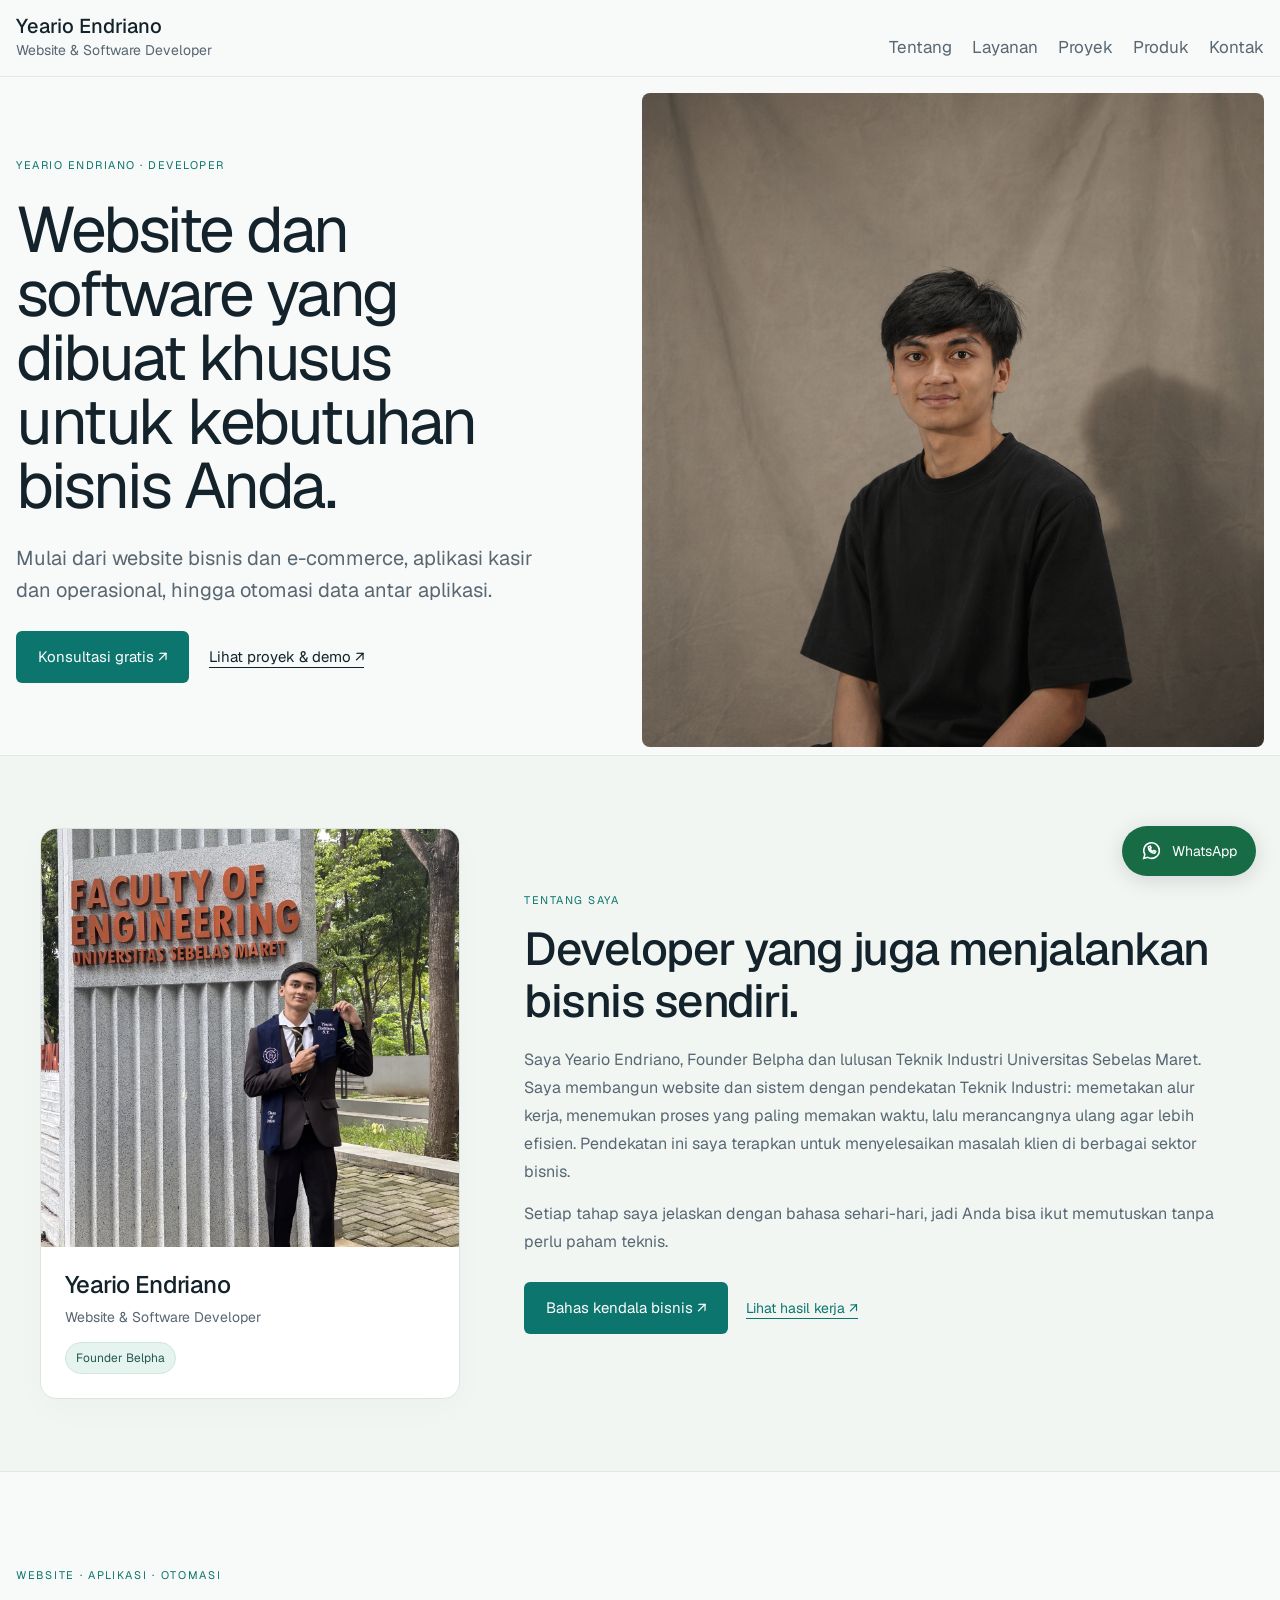
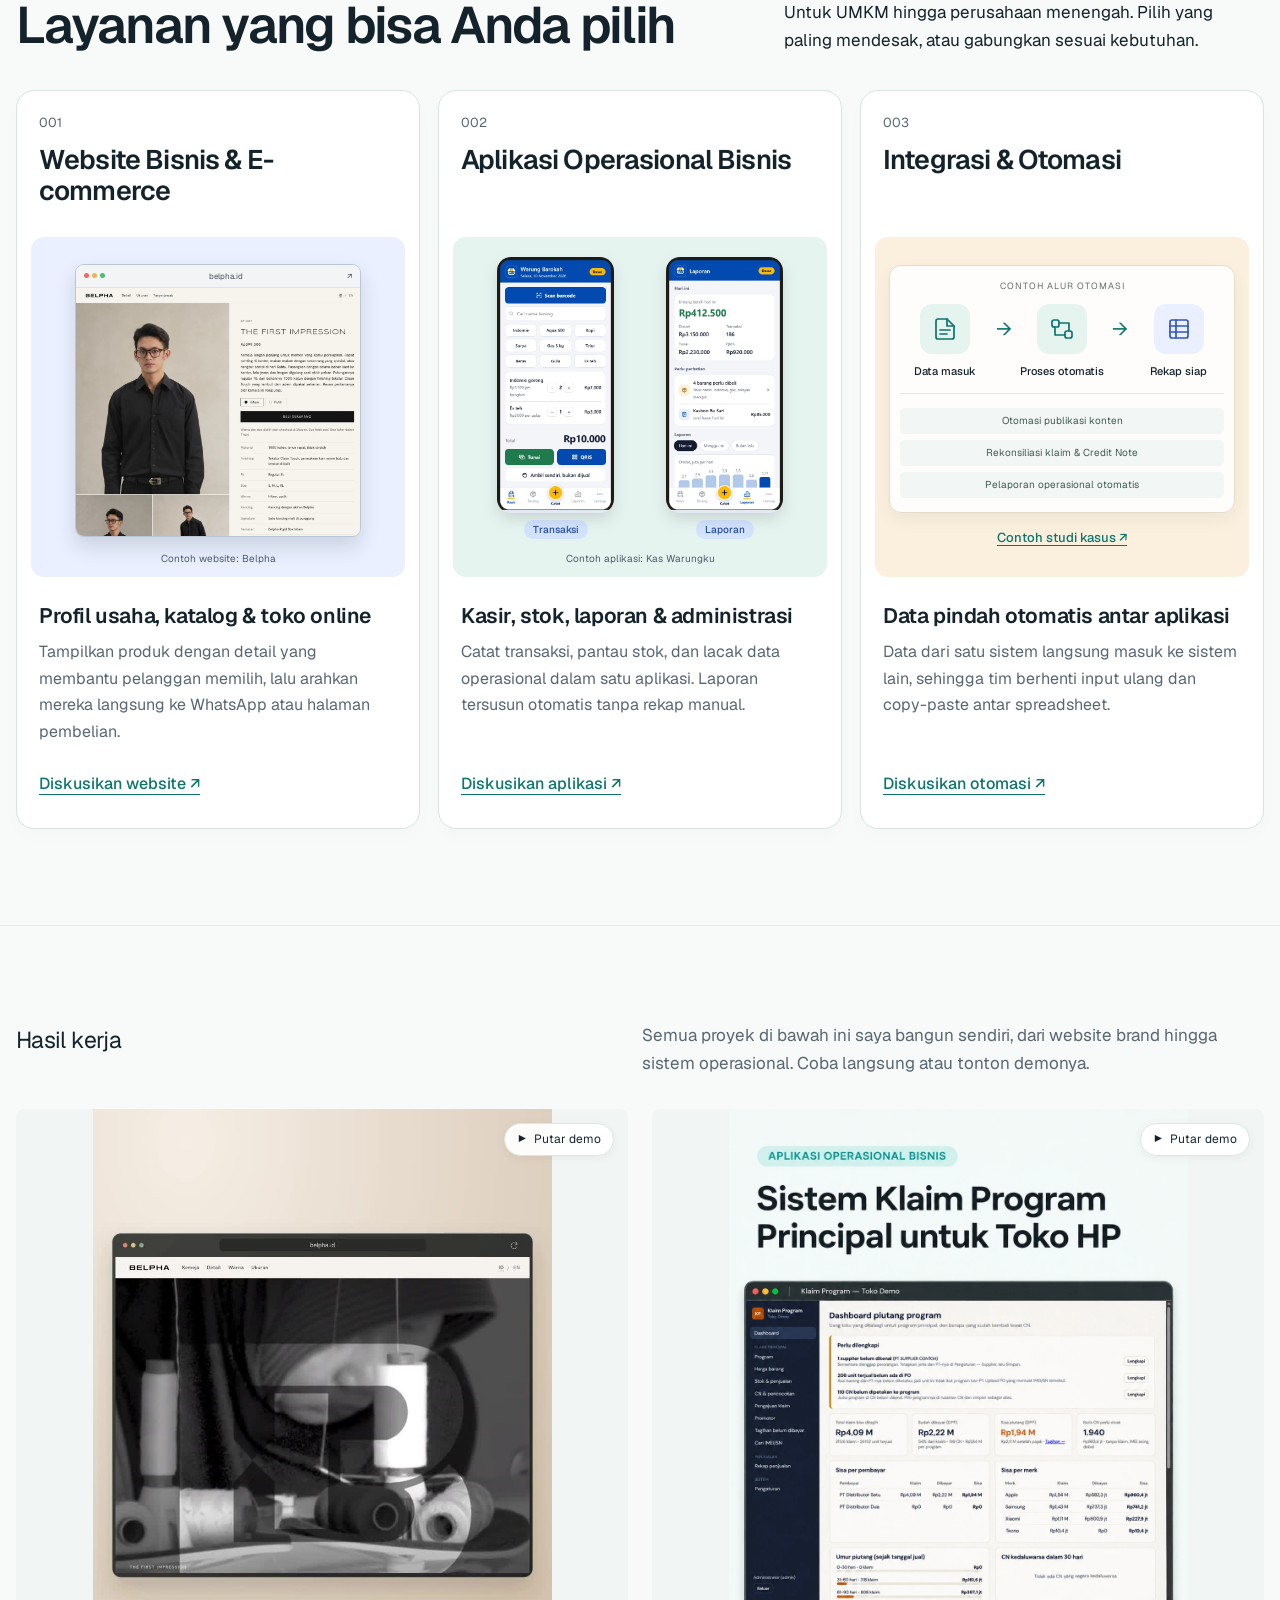
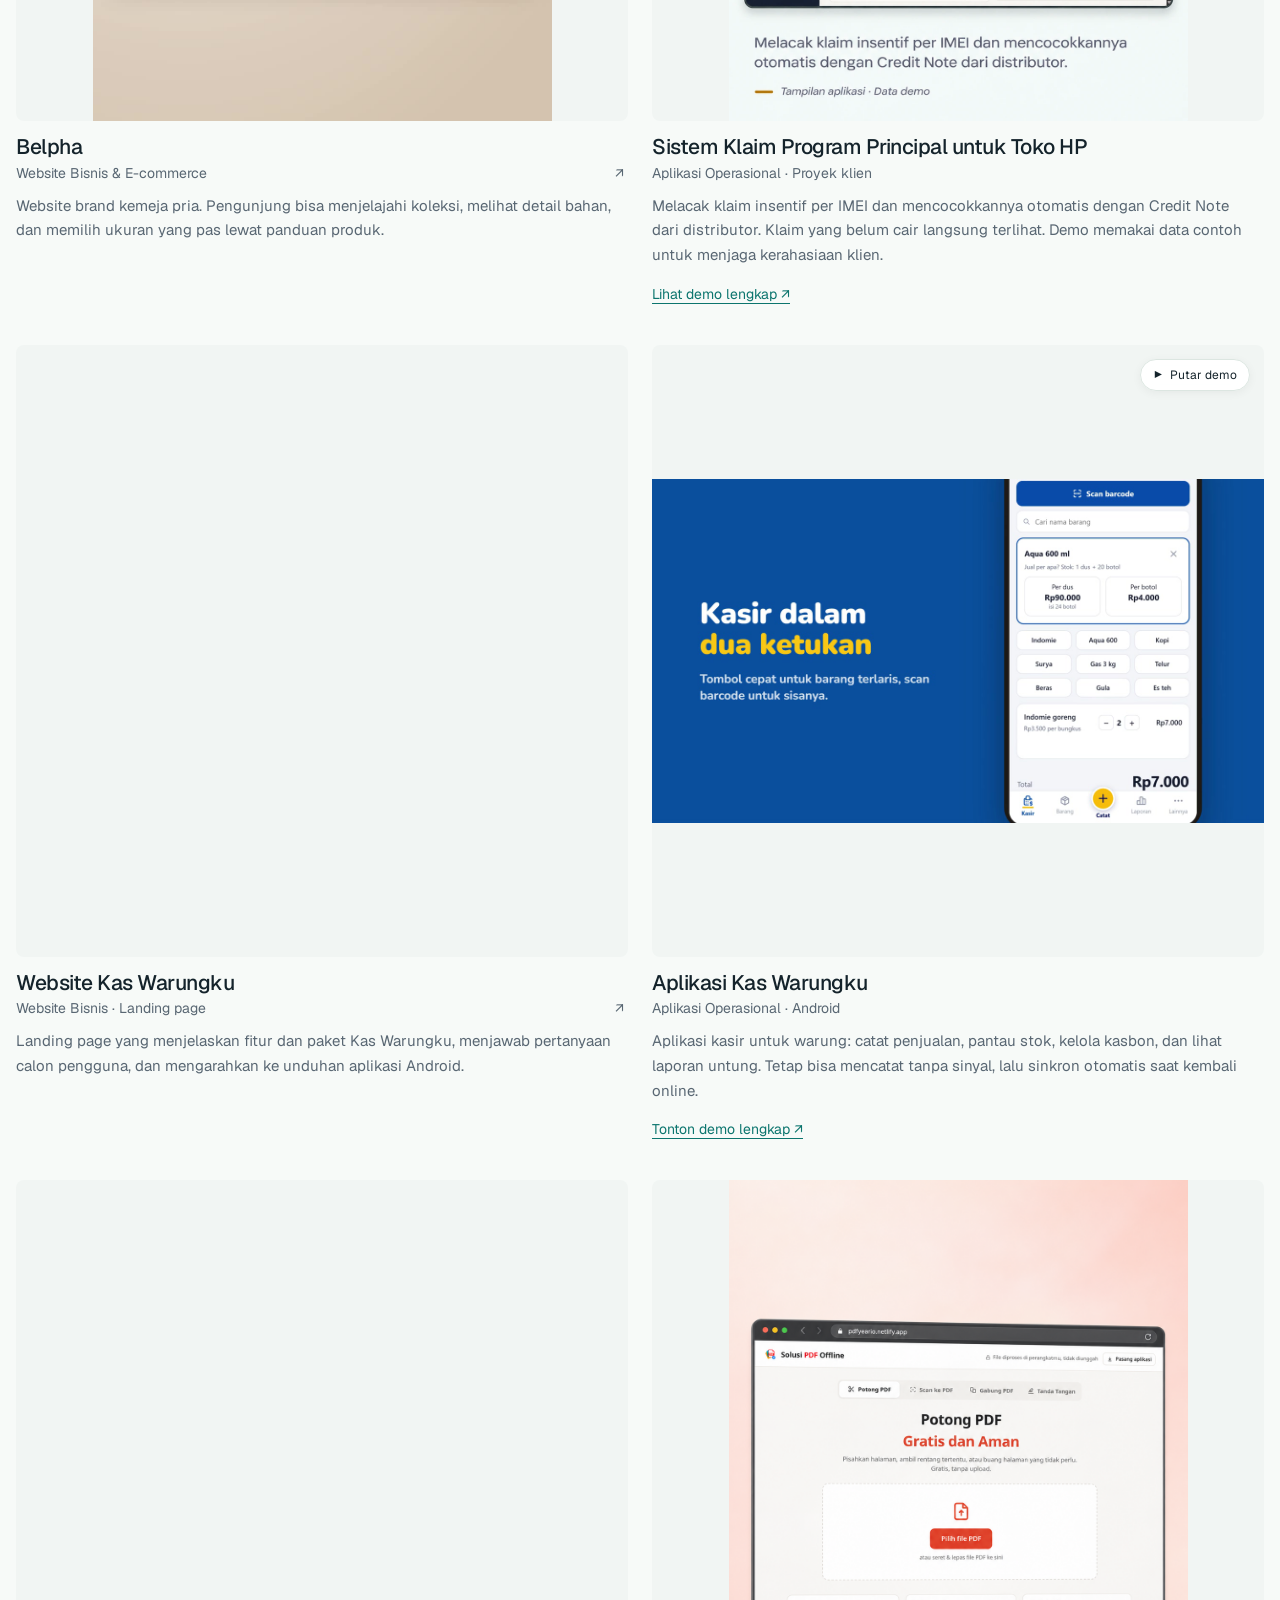
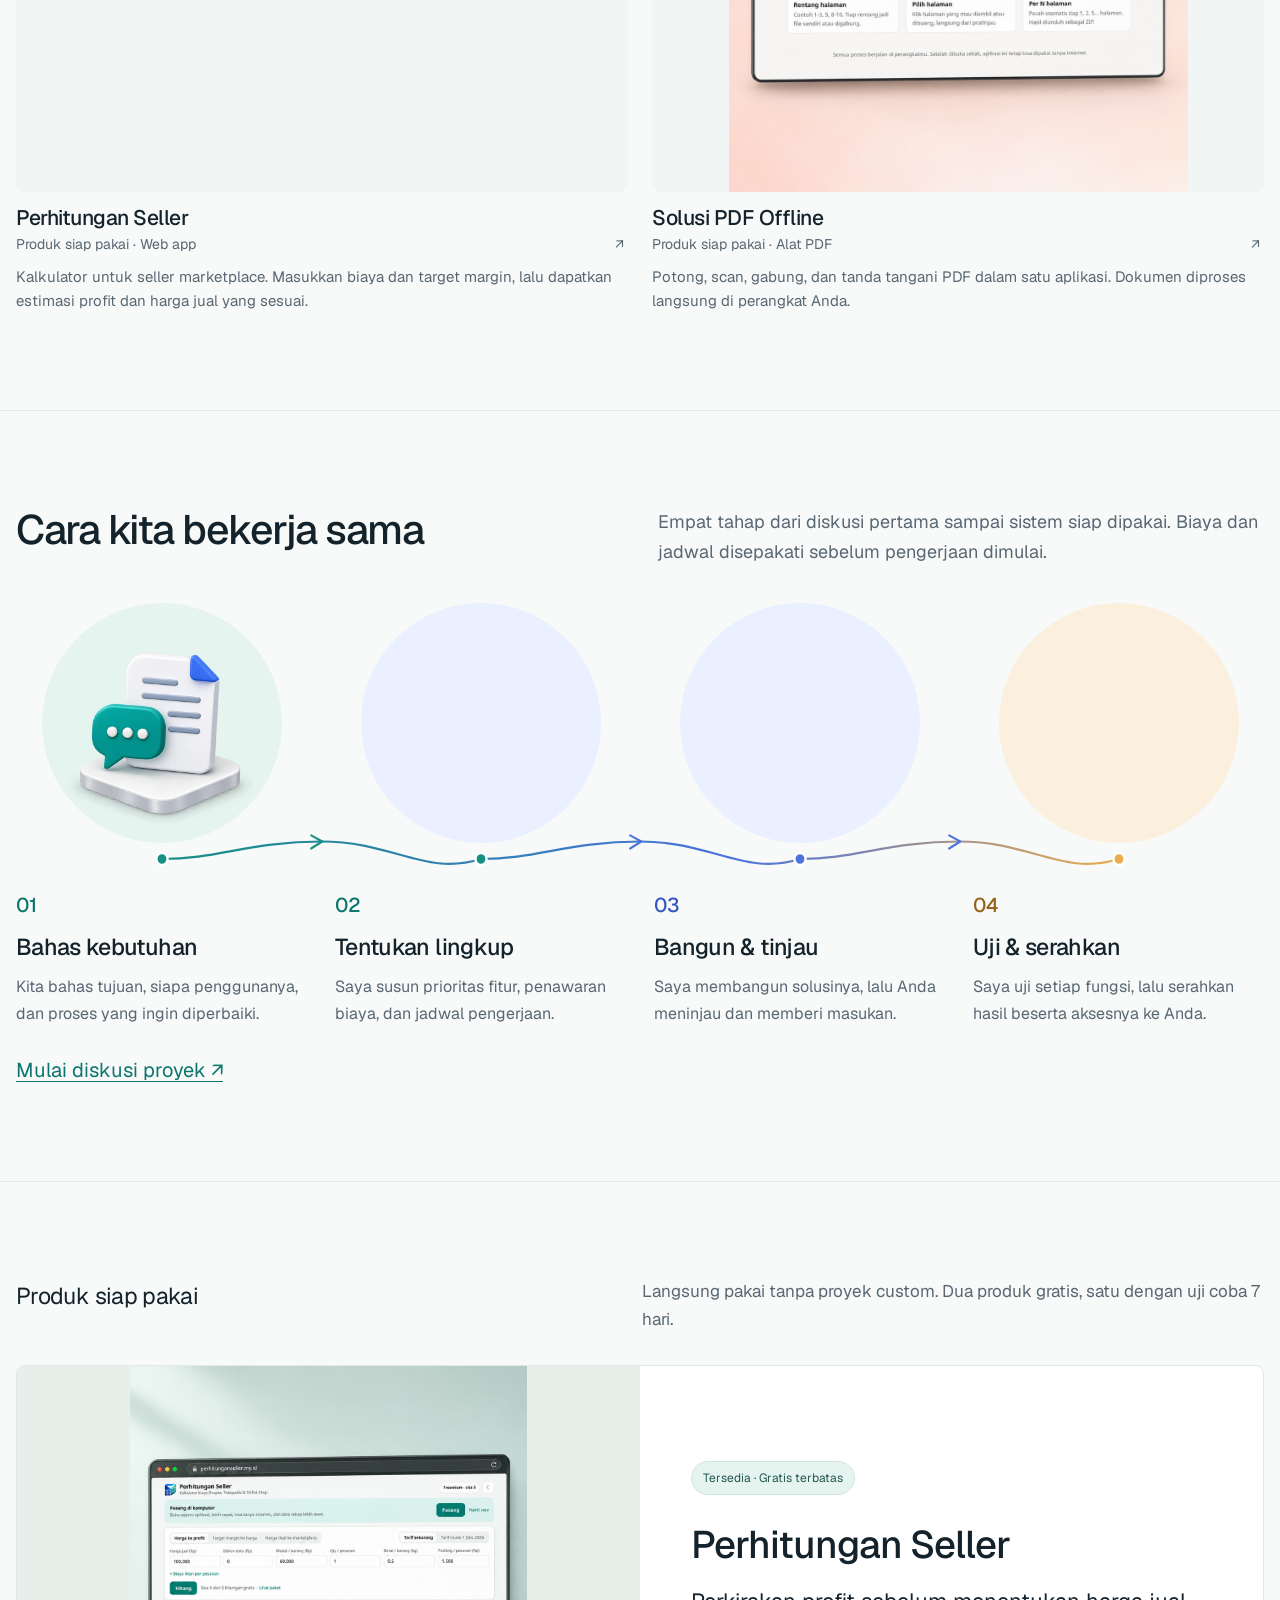
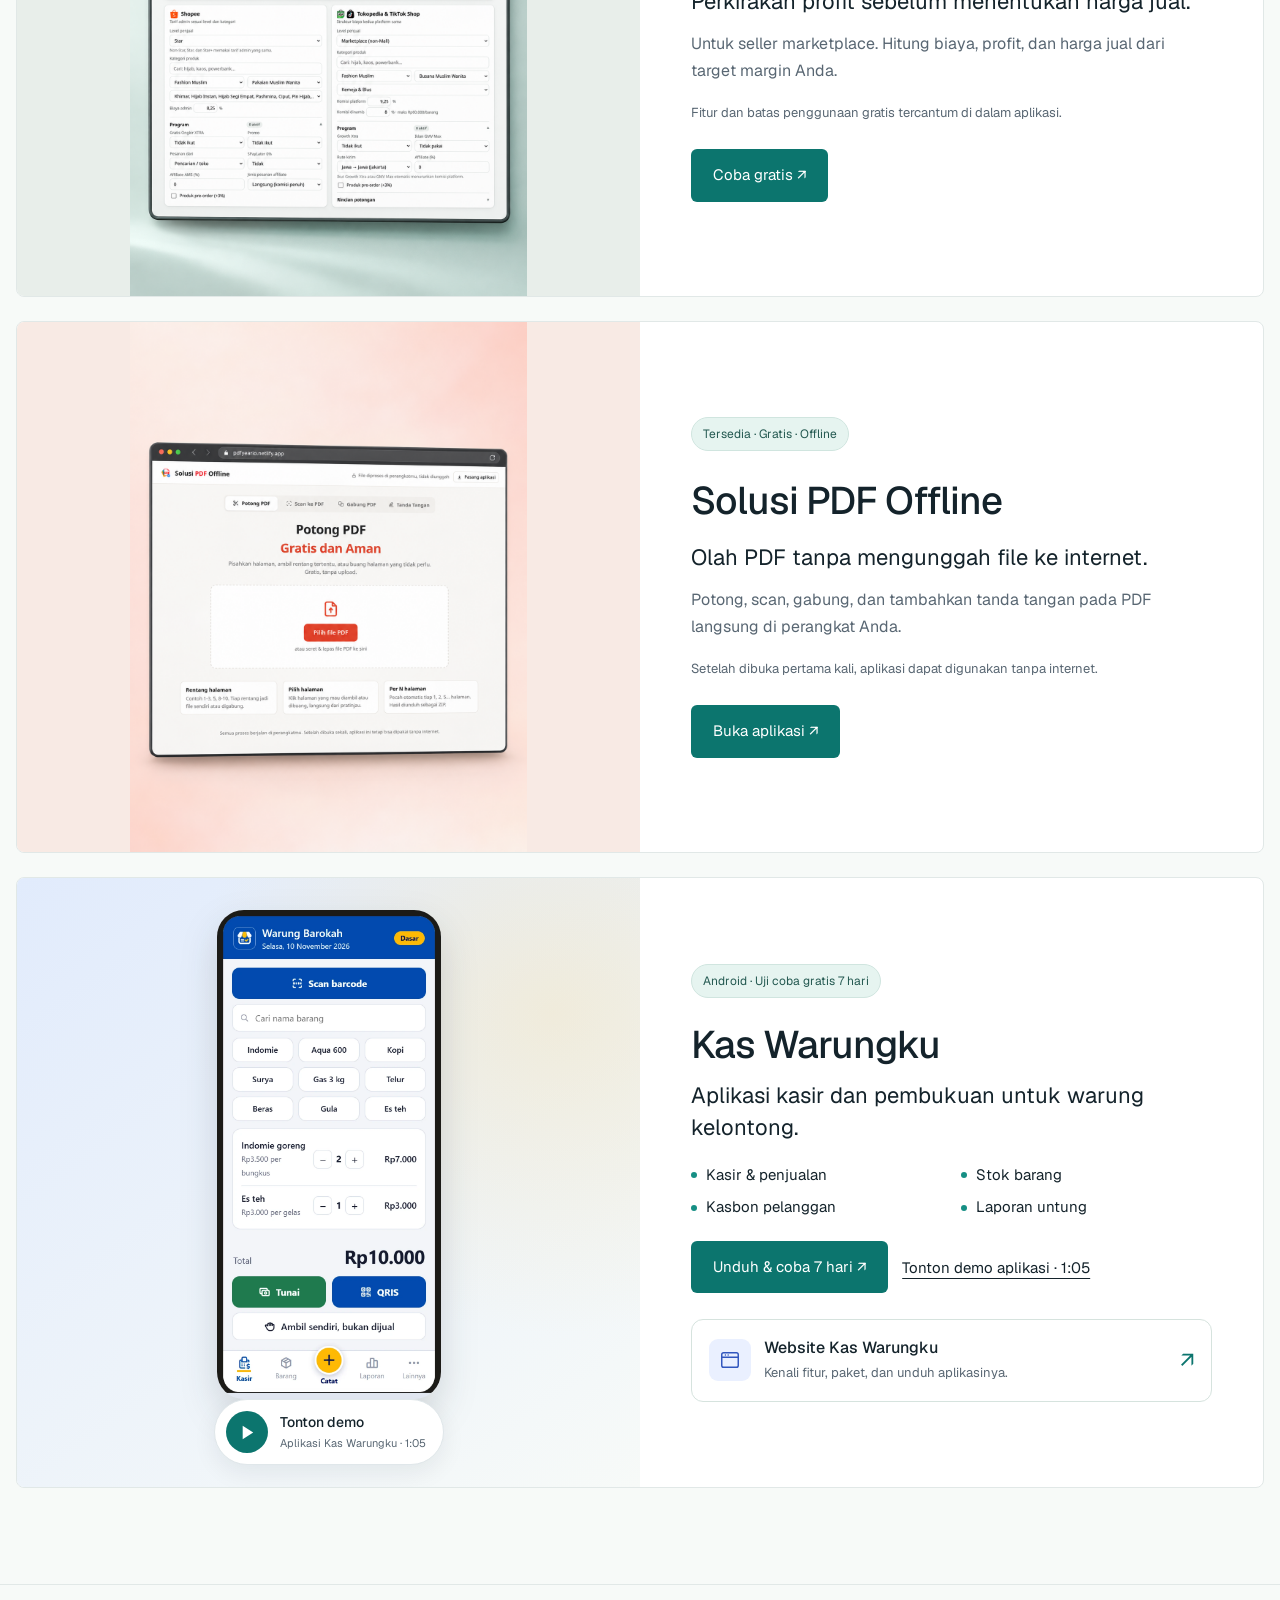
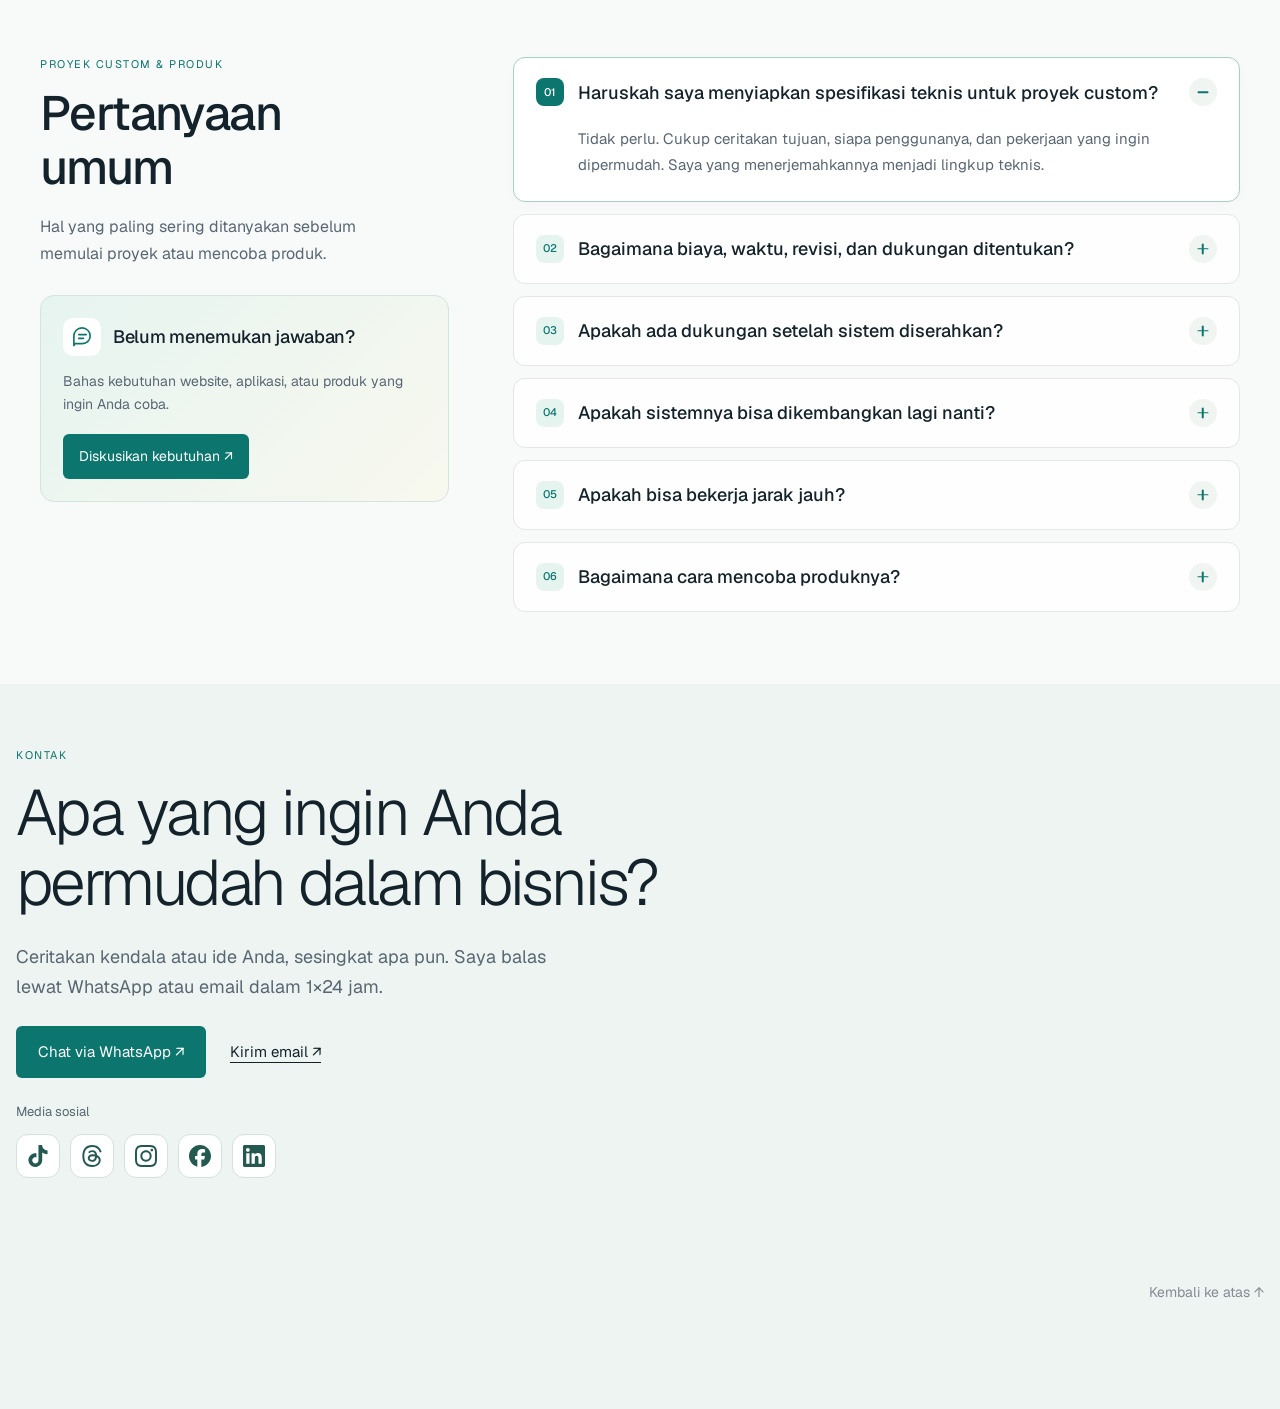
==== index.html @ c2b3b2b8 "Website v29: perbaikan mobile, menu hamburger, pratinjau link Co-Authored-By: Claude Opus 5.5 <norep" ====
<!doctype html>
<html lang="id">
<head>
  <meta charset="utf-8">
  <meta name="viewport" content="width=device-width, initial-scale=1">
  <meta name="description" content="Jasa pembuatan website bisnis, aplikasi kasir &amp; operasional, serta otomasi data oleh Yeario Endriano, developer berlatar Teknik Industri. Lihat demo proyek dan produk siap pakai.">
  <meta name="theme-color" content="#F7FAF8">
  <title>Yeario Endriano — Website & Software Developer</title>
  <link rel="canonical" href="https://yearioendriano.com/">
  <meta property="og:type" content="website">
  <meta property="og:locale" content="id_ID">
  <meta property="og:url" content="https://yearioendriano.com/">
  <meta property="og:site_name" content="Yeario Endriano">
  <meta property="og:title" content="Yeario Endriano — Website & Software Developer">
  <meta property="og:description" content="Website bisnis, aplikasi kasir & operasional, serta otomasi data untuk UMKM. Lihat demo proyek dan produk siap pakai.">
  <meta property="og:image" content="https://yearioendriano.com/assets/og-image.jpg">
  <meta property="og:image:width" content="1200">
  <meta property="og:image:height" content="630">
  <meta property="og:image:alt" content="Yeario Endriano, Website & Software Developer">
  <meta name="twitter:card" content="summary_large_image">
  <link rel="icon" type="image/svg+xml" href="assets/favicon.svg">
  <link rel="preload" href="assets/geist-400.ttf" as="font" type="font/ttf" crossorigin>
  <link rel="stylesheet" href="style.css">
  <link rel="stylesheet" href="design-update.css">
  <link rel="stylesheet" href="services-update.css">
  <link rel="stylesheet" href="case-studies.css">
  <link rel="stylesheet" href="mobile-update.css">
</head>
<body id="home">
  <dialog class="mobile-menu" id="mobile-menu" aria-label="Menu navigasi">
    <div class="mm-head"><span class="identity"><span>Yeario Endriano</span><span class="identity-caption">Website &amp; Software Developer</span></span><button class="close-dialog" type="button" aria-label="Tutup menu">×</button></div>
    <nav aria-label="Menu navigasi"><ol class="mm-list"><li><a href="#about"><span class="mm-title">Tentang</span><span class="mm-desc">Siapa saya dan cara saya bekerja</span><span class="mm-arrow" aria-hidden="true">→</span></a></li><li><a href="#services"><span class="mm-title">Layanan</span><span class="mm-desc">Website, aplikasi operasional, otomasi</span><span class="mm-arrow" aria-hidden="true">→</span></a></li><li><a href="#work"><span class="mm-title">Proyek</span><span class="mm-desc">6 hasil kerja dengan demo</span><span class="mm-arrow" aria-hidden="true">→</span></a></li><li><a href="#process"><span class="mm-title">Cara kerja</span><span class="mm-desc">4 tahap dari diskusi sampai serah terima</span><span class="mm-arrow" aria-hidden="true">→</span></a></li><li><a href="#products"><span class="mm-title">Produk</span><span class="mm-desc">Aplikasi siap pakai, gratis dicoba</span><span class="mm-arrow" aria-hidden="true">→</span></a></li><li><a href="#faq"><span class="mm-title">FAQ</span><span class="mm-desc">Biaya, waktu, dan dukungan</span><span class="mm-arrow" aria-hidden="true">→</span></a></li><li><a href="#contact"><span class="mm-title">Kontak</span><span class="mm-desc">WhatsApp atau email</span><span class="mm-arrow" aria-hidden="true">→</span></a></li></ol></nav>
    <div class="mm-cta"><p>Punya kendala bisnis? Konsultasi gratis, balasan 1×24 jam.</p><button class="solid-link" type="button" data-dialog="brief-dialog">Konsultasi gratis ↗</button></div>
  </dialog>
  <a class="skip-link" href="#main-content">Lewati ke konten</a>
  <header class="site-header">
    <div class="container header-grid">
      <a class="identity" href="#home"><span>Yeario Endriano</span><span class="identity-caption">Website &amp; Software Developer</span></a>
      <nav class="navigation" aria-label="Navigasi utama">
        <a href="#about">Tentang</a><a href="#services">Layanan</a><a href="#work">Proyek</a><a href="#products">Produk</a><a href="#contact">Kontak</a>
      </nav>
      <button class="menu-toggle" type="button" data-dialog="mobile-menu" aria-haspopup="dialog" aria-label="Buka menu navigasi"><span class="menu-toggle-icon" aria-hidden="true"><i></i><i></i><i></i></span><span>Menu</span></button>
    </div>
  </header>
  <div class="scroll-header" inert aria-hidden="true">
    <div class="container scroll-header-inner"><a class="identity" href="#home">Yeario Endriano</a><nav class="navigation" aria-label="Navigasi saat menggulir"><a href="#about">Tentang</a><a href="#services">Layanan</a><a href="#work">Proyek</a><a href="#products">Produk</a><a href="#contact">Kontak</a></nav><button class="menu-toggle" type="button" data-dialog="mobile-menu" aria-haspopup="dialog" aria-label="Buka menu navigasi"><span class="menu-toggle-icon" aria-hidden="true"><i></i><i></i><i></i></span><span>Menu</span></button></div>
  </div>
  <main id="main-content">
    <section class="hero outer" aria-labelledby="hero-title">
      <div class="container hero-grid">
        <div class="hero-copy">
          <p class="eyebrow">YEARIO ENDRIANO · DEVELOPER</p>
          <h1 id="hero-title">Website dan software yang dibuat khusus untuk kebutuhan bisnis Anda.</h1>
          <p>Mulai dari website bisnis dan e-commerce, aplikasi kasir dan operasional, hingga otomasi data antar aplikasi.</p><div class="hero-actions"><button class="solid-link" type="button" data-dialog="brief-dialog">Konsultasi gratis ↗</button><a class="text-link" href="#work">Lihat proyek &amp; demo ↗</a></div>
        </div>
        <figure class="portrait">
          <img src="assets/yeario-endriano.png" alt="Yeario Endriano dengan kaus hitam di depan latar studio" width="1086" height="1448" fetchpriority="high" decoding="async">
        </figure>
      </div>
    </section>
    <section class="section outer about-section" id="about" aria-labelledby="about-title">
      <div class="container about-layout">
        <div class="about-copy">
          <p class="eyebrow">TENTANG SAYA</p><h2 id="about-title">Developer yang juga menjalankan bisnis sendiri.</h2>
          <p class="about-body">Saya Yeario Endriano, Founder Belpha dan lulusan Teknik Industri Universitas Sebelas Maret. Saya membangun website dan sistem dengan pendekatan Teknik Industri: memetakan alur kerja, menemukan proses yang paling memakan waktu, lalu merancangnya ulang agar lebih efisien. Pendekatan ini saya terapkan untuk menyelesaikan masalah klien di berbagai sektor bisnis.</p>
          <p class="about-body">Setiap tahap saya jelaskan dengan bahasa sehari-hari, jadi Anda bisa ikut memutuskan tanpa perlu paham teknis.</p>

          <div class="about-actions"><button class="solid-link" type="button" data-dialog="brief-dialog">Bahas kendala bisnis ↗</button><a class="text-link" href="#work">Lihat hasil kerja ↗</a></div>
        </div>
        <figure class="about-profile">
          <div class="about-profile-photo"><img src="assets/yeario-industrial-engineering.webp" alt="Yeario Endriano berpakaian wisuda di depan penanda Fakultas Teknik Universitas Sebelas Maret" width="1280" height="1280" loading="lazy" decoding="async"></div>
          <figcaption><span class="about-profile-name">Yeario Endriano</span><span class="about-profile-role">Website &amp; Software Developer</span><span class="about-profile-education">Founder Belpha</span></figcaption>
        </figure>
      </div>
    </section>
    <section class="section outer services-section" id="services" aria-labelledby="services-title">
      <div class="container">
        <div class="services-heading concrete-services-heading"><div><p class="eyebrow">WEBSITE · APLIKASI · OTOMASI</p><h2 id="services-title">Layanan yang bisa Anda pilih</h2></div><p>Untuk UMKM hingga perusahaan menengah. Pilih yang paling mendesak, atau gabungkan sesuai kebutuhan.</p></div>
        <div class="service-grid concrete-services">
          <article class="service-card service-website">
            <header class="service-card-heading"><span class="service-number">001</span><h3>Website Bisnis &amp; E-commerce</h3></header>
            <figure class="service-preview website-preview"><div class="service-browser"><div class="service-browser-bar" aria-hidden="true"><span class="browser-dots"><i></i><i></i><i></i></span><span>belpha.id</span><span>↗</span></div><img src="assets/service-belpha-product.webp" alt="Halaman detail produk Belpha dengan foto kemeja, informasi bahan, pilihan warna, dan tombol beli" width="1000" height="875" loading="lazy" decoding="async"></div><figcaption>Contoh website: Belpha</figcaption></figure>
            <div class="service-content"><p class="service-intro">Profil usaha, katalog &amp; toko online</p><p class="service-description">Tampilkan produk dengan detail yang membantu pelanggan memilih, lalu arahkan mereka langsung ke WhatsApp atau halaman pembelian.</p></div>
            <button class="service-discuss" type="button" data-dialog="brief-dialog" data-topic="Website Bisnis &amp; E-commerce">Diskusikan website ↗</button>
          </article>
          <article class="service-card service-operations">
            <header class="service-card-heading"><span class="service-number">002</span><h3>Aplikasi Operasional Bisnis</h3></header>
            <figure class="service-preview operations-preview"><div class="service-phones"><div><img src="assets/kaswarungku-cashier.webp" alt="Tampilan kasir Kas Warungku untuk mencatat barang, total penjualan, dan pembayaran" width="716" height="1562" loading="lazy" decoding="async"><span>Transaksi</span></div><div><img src="assets/service-kaswarungku-report.webp" alt="Tampilan laporan Kas Warungku dengan ringkasan untung, omzet, dan grafik penjualan" width="716" height="1562" loading="lazy" decoding="async"><span>Laporan</span></div></div><figcaption>Contoh aplikasi: Kas Warungku</figcaption></figure>
            <div class="service-content"><p class="service-intro">Kasir, stok, laporan &amp; administrasi</p><p class="service-description">Catat transaksi, pantau stok, dan lacak data operasional dalam satu aplikasi. Laporan tersusun otomatis tanpa rekap manual.</p></div>
            <button class="service-discuss" type="button" data-dialog="brief-dialog" data-topic="Aplikasi Operasional Bisnis">Diskusikan aplikasi ↗</button>
          </article>
          <article class="service-card service-integration">
            <header class="service-card-heading"><span class="service-number">003</span><h3>Integrasi &amp; Otomasi</h3></header>
            <div class="service-preview integration-preview"><div class="mini-workflow"><span class="mini-workflow-label">CONTOH ALUR OTOMASI</span><div class="mini-workflow-path"><span><svg class="" viewBox="0 0 24 24" width="24" height="24" fill="none" stroke="currentColor" stroke-width="1.7" stroke-linecap="round" stroke-linejoin="round" aria-hidden="true" focusable="false"><path d="M14 2H5a2 2 0 0 0-2 2v16a2 2 0 0 0 2 2h14a2 2 0 0 0 2-2V9Z"/><path d="M14 2v7h7M7 13h10M7 17h7"/></svg>Data masuk</span><b aria-hidden="true">→</b><span><svg class="" viewBox="0 0 24 24" width="24" height="24" fill="none" stroke="currentColor" stroke-width="1.7" stroke-linecap="round" stroke-linejoin="round" aria-hidden="true" focusable="false"><rect x="2" y="3" width="7" height="7" rx="2"/><rect x="15" y="14" width="7" height="7" rx="2"/><path d="M5 10v8h10M9 6h10v8"/></svg>Proses otomatis</span><b aria-hidden="true">→</b><span><svg class="" viewBox="0 0 24 24" width="24" height="24" fill="none" stroke="currentColor" stroke-width="1.7" stroke-linecap="round" stroke-linejoin="round" aria-hidden="true" focusable="false"><rect x="3" y="3" width="18" height="18" rx="2"/><path d="M3 9h18M3 15h18M9 3v18"/></svg>Rekap siap</span></div><div class="mini-use-cases"><a href="studi-kasus.html#otomasi-konten">Otomasi publikasi konten</a><a href="studi-kasus.html#rekonsiliasi-klaim">Rekonsiliasi klaim &amp; Credit Note</a><a href="studi-kasus.html#laporan-operasional">Pelaporan operasional otomatis</a></div></div><a class="preview-flow-link" href="studi-kasus.html">Contoh studi kasus ↗</a></div>
            <div class="service-content"><p class="service-intro">Data pindah otomatis antar aplikasi</p><p class="service-description">Data dari satu sistem langsung masuk ke sistem lain, sehingga tim berhenti input ulang dan copy-paste antar spreadsheet.</p></div>
            <button class="service-discuss" type="button" data-dialog="brief-dialog" data-topic="Integrasi &amp; Otomasi">Diskusikan otomasi ↗</button>
          </article>
        </div>

      </div>
    </section>
    <section class="section outer" id="work" aria-labelledby="work-title">
      <div class="container">
        <div class="split-grid work-intro reveal"><h2 class="section-title" id="work-title">Hasil kerja</h2><p>Semua proyek di bawah ini saya bangun sendiri, dari website brand hingga sistem operasional. Coba langsung atau tonton demonya.</p></div>
        <p class="work-swipe-hint" aria-hidden="true">Geser untuk melihat 6 proyek →</p>
        <div class="work-grid">
          <article class="work-card live-project video-project reveal">
            <a class="project-card-link" href="https://belpha.id/" target="_blank" rel="noopener noreferrer" aria-label="Kunjungi Belpha.id (tab baru)">
              <div class="work-cover mockup-cover demo-cover"><video id="belpha-demo" class="project-demo" data-label="Belpha" width="900" height="1200" muted loop playsinline preload="none" poster="assets/belpha-demo-poster.jpg" aria-label="Demo visual halaman pembuka, koleksi, pilihan warna, dan detail produk website Belpha"><source data-src="assets/belpha-website-demo.mp4" type="video/mp4"></video></div>
              <h3>Belpha</h3><p>Website Bisnis &amp; E-commerce <span aria-hidden="true">↗</span></p>
              <p class="work-description">Website brand kemeja pria. Pengunjung bisa menjelajahi koleksi, melihat detail bahan, dan memilih ukuran yang pas lewat panduan produk.</p>
            </a>
            <button class="demo-toggle" type="button" aria-controls="belpha-demo" aria-label="Putar video demo Belpha" hidden><span class="demo-toggle-icon" aria-hidden="true">▶</span><span class="demo-toggle-label">Putar demo</span></button>
          </article>
          <article class="work-card live-project video-project claims-project reveal">
            <div class="work-cover mockup-cover demo-cover"><video id="claims-demo" class="project-demo" data-label="Klaim Program" width="900" height="1200" muted loop playsinline preload="none" poster="assets/klaim-program-mockup-cover.webp" aria-label="Gambar pembuka dan video demo Klaim Program di dalam layar mockup"><source data-src="assets/klaim-program-mockup-demo.mp4" type="video/mp4"></video></div>
            <h3>Sistem Klaim Program Principal untuk Toko HP</h3><p>Aplikasi Operasional · Proyek klien</p>
            <p class="work-description">Melacak klaim insentif per IMEI dan mencocokkannya otomatis dengan Credit Note dari distributor. Klaim yang belum cair langsung terlihat. Demo memakai data contoh untuk menjaga kerahasiaan klien.</p>
            <button class="demo-toggle" type="button" aria-controls="claims-demo" aria-label="Putar video demo Klaim Program" hidden><span class="demo-toggle-icon" aria-hidden="true">▶</span><span class="demo-toggle-label">Putar demo</span></button>
            <button class="underlined claims-details" type="button" data-dialog="claims-dialog">Lihat demo lengkap ↗</button>
          </article>
          <a class="work-card live-project reveal" href="https://kaswarungku.web.id/" target="_blank" rel="noopener noreferrer" aria-label="Kunjungi Website Kas Warungku (tab baru)">
            <div class="work-cover mockup-cover"><img src="assets/kaswarungku-web-mockup.webp" alt="Mockup Website Kas Warungku dalam browser, dengan informasi produk, fitur, harga, dan akses unduh aplikasi" width="1086" height="1448" loading="lazy" decoding="async"></div>
            <h3>Website Kas Warungku</h3><p>Website Bisnis · Landing page <span aria-hidden="true">↗</span></p>
            <p class="work-description">Landing page yang menjelaskan fitur dan paket Kas Warungku, menjawab pertanyaan calon pengguna, dan mengarahkan ke unduhan aplikasi Android.</p>
          </a>
          <article class="work-card live-project video-project kaswarungku-app-project reveal">
            <div class="work-cover mockup-cover demo-cover"><video id="kaswarungku-app-demo" class="project-demo" data-label="Aplikasi Kas Warungku" width="1280" height="720" muted loop playsinline preload="none" poster="assets/kaswarungku-app-poster.jpg" aria-label="Video demo Aplikasi Kas Warungku dengan tampilan kasir dan pembukuan dalam bingkai HP"><source data-src="assets/kaswarungku-app-preview.mp4" type="video/mp4"></video></div>
            <h3>Aplikasi Kas Warungku</h3><p>Aplikasi Operasional · Android</p>
            <p class="work-description">Aplikasi kasir untuk warung: catat penjualan, pantau stok, kelola kasbon, dan lihat laporan untung. Tetap bisa mencatat tanpa sinyal, lalu sinkron otomatis saat kembali online.</p>
            <button class="demo-toggle" type="button" aria-controls="kaswarungku-app-demo" aria-label="Putar video demo Aplikasi Kas Warungku" hidden><span class="demo-toggle-icon" aria-hidden="true">▶</span><span class="demo-toggle-label">Putar demo</span></button>
            <button class="underlined claims-details" type="button" data-dialog="kaswarungku-app-dialog">Tonton demo lengkap ↗</button>
          </article>
          <a class="work-card live-project reveal" href="https://perhitunganseller.my.id/" target="_blank" rel="noopener noreferrer" aria-label="Kunjungi Perhitungan Seller (tab baru)">
            <div class="work-cover mockup-cover"><img src="assets/perhitungan-seller-web-mockup.png" alt="Mockup antarmuka kalkulator Perhitungan Seller dalam bingkai browser dengan latar studio mint" width="1086" height="1448" loading="lazy" decoding="async"></div>
            <h3>Perhitungan Seller</h3><p>Produk siap pakai · Web app <span aria-hidden="true">↗</span></p>
            <p class="work-description">Kalkulator untuk seller marketplace. Masukkan biaya dan target margin, lalu dapatkan estimasi profit dan harga jual yang sesuai.</p>
          </a>
          <a class="work-card live-project reveal" href="https://pdfyeario.netlify.app/" target="_blank" rel="noopener noreferrer" aria-label="Buka Solusi PDF Offline (tab baru)">
            <div class="work-cover mockup-cover"><img src="assets/solusi-pdf-offline-web-mockup.png" alt="Mockup aplikasi Solusi PDF Offline dengan fitur potong, scan, gabung, dan tanda tangan PDF" width="1086" height="1448" loading="lazy" decoding="async"></div>
            <h3>Solusi PDF Offline</h3><p>Produk siap pakai · Alat PDF <span aria-hidden="true">↗</span></p>
            <p class="work-description">Potong, scan, gabung, dan tanda tangani PDF dalam satu aplikasi. Dokumen diproses langsung di perangkat Anda.</p>
          </a>
        </div>
      </div>
    </section>
    <section class="section outer process-section" id="process" aria-labelledby="process-title">
      <div class="container">
        <div class="split-grid work-intro process-heading"><h2 id="process-title">Cara kita bekerja sama</h2><p>Empat tahap dari diskusi pertama sampai sistem siap dipakai. Biaya dan jadwal disepakati sebelum pengerjaan dimulai.</p></div>
        <div class="process-flow-wrap">
          <svg class="process-connector" viewBox="0 0 1200 64" preserveAspectRatio="none" aria-hidden="true"><defs><linearGradient id="process-gradient" x1="0%" y1="0%" x2="100%" y2="0%"><stop offset="0%" stop-color="#168F84"/><stop offset="60%" stop-color="#4C73DE"/><stop offset="100%" stop-color="#E9AD4B"/></linearGradient></defs><path d="M0 24 C70 24 110 4 200 4 S330 44 400 24 C470 24 510 4 600 4 S730 44 800 24 C870 24 910 4 1000 4 S1130 44 1200 24" fill="none" stroke="url(#process-gradient)" stroke-width="2.5"/><path d="M187 -3 L201 4 L187 12" fill="none" stroke="#168F84" stroke-width="2.5" stroke-linecap="round" stroke-linejoin="round"/><path d="M587 -3 L601 4 L587 12 M987 -3 L1001 4 L987 12" fill="none" stroke="#4C73DE" stroke-width="2.5" stroke-linecap="round" stroke-linejoin="round"/><circle cx="0" cy="24" r="7" fill="#168F84" stroke="white" stroke-width="3"/><circle cx="400" cy="24" r="7" fill="#168F84" stroke="white" stroke-width="3"/><circle cx="800" cy="24" r="7" fill="#4C73DE" stroke="white" stroke-width="3"/><circle cx="1200" cy="24" r="7" fill="#E9AD4B" stroke="white" stroke-width="3"/></svg>
          <ol class="steps process-flow">
            <li class="flow-step discovery-step"><div class="flow-art"><img src="assets/process-discovery.webp" alt="" width="768" height="768" loading="lazy" decoding="async"></div><span class="flow-number">01</span><h3>Bahas kebutuhan</h3><p>Kita bahas tujuan, siapa penggunanya, dan proses yang ingin diperbaiki.</p></li>
            <li class="flow-step scope-step"><div class="flow-art"><img src="assets/process-scope.webp" alt="" width="768" height="768" loading="lazy" decoding="async"></div><span class="flow-number">02</span><h3>Tentukan lingkup</h3><p>Saya susun prioritas fitur, penawaran biaya, dan jadwal pengerjaan.</p></li>
            <li class="flow-step build-step"><div class="flow-art"><img src="assets/process-build.webp" alt="" width="768" height="768" loading="lazy" decoding="async"></div><span class="flow-number">03</span><h3>Bangun &amp; tinjau</h3><p>Saya membangun solusinya, lalu Anda meninjau dan memberi masukan.</p></li>
            <li class="flow-step delivery-step"><div class="flow-art"><img src="assets/process-delivery.webp" alt="" width="768" height="768" loading="lazy" decoding="async"></div><span class="flow-number">04</span><h3>Uji &amp; serahkan</h3><p>Saya uji setiap fungsi, lalu serahkan hasil beserta aksesnya ke Anda.</p></li>
          </ol>
        </div>
        <button class="underlined process-contact" type="button" data-dialog="brief-dialog">Mulai diskusi proyek ↗</button>
      </div>
    </section>
    <section class="section outer" id="products" aria-labelledby="products-title">
      <div class="container">
        <div class="split-grid work-intro"><h2 class="section-title" id="products-title">Produk siap pakai</h2><p>Langsung pakai tanpa proyek custom. Dua produk gratis, satu dengan uji coba 7 hari.</p></div>
        <article class="featured-product">
          <div class="product-image"><img src="assets/perhitungan-seller-web-mockup.png" alt="Tampilan aplikasi Perhitungan Seller" width="1086" height="1448" loading="lazy"></div>
          <div class="product-copy"><span class="status-badge">Tersedia · Gratis terbatas</span><h3>Perhitungan Seller</h3><p class="product-lead">Perkirakan profit sebelum menentukan harga jual.</p><p>Untuk seller marketplace. Hitung biaya, profit, dan harga jual dari target margin Anda.</p><p class="small-note">Fitur dan batas penggunaan gratis tercantum di dalam aplikasi.</p><a class="solid-link" href="https://perhitunganseller.my.id/" target="_blank" rel="noopener noreferrer">Coba gratis ↗</a></div>
        </article>
        <article class="featured-product pdf-product">
          <div class="product-image"><img src="assets/solusi-pdf-offline-web-mockup.png" alt="Preview Solusi PDF Offline untuk potong, scan, gabung, dan tanda tangan PDF" width="1086" height="1448" loading="lazy" decoding="async"></div>
          <div class="product-copy"><span class="status-badge">Tersedia · Gratis · Offline</span><h3>Solusi PDF Offline</h3><p class="product-lead">Olah PDF tanpa mengunggah file ke internet.</p><p>Potong, scan, gabung, dan tambahkan tanda tangan pada PDF langsung di perangkat Anda.</p><p class="small-note">Setelah dibuka pertama kali, aplikasi dapat digunakan tanpa internet.</p><a class="solid-link" href="https://pdfyeario.netlify.app/" target="_blank" rel="noopener noreferrer">Buka aplikasi ↗</a></div>
        </article>
        <article class="featured-product kaswarungku-feature kas-feature-grid" id="upcoming" aria-labelledby="upcoming-title">
          <div class="kas-feature-visual">
            <button class="kas-feature-preview" type="button" data-dialog="kaswarungku-app-dialog" aria-label="Tonton demo Aplikasi Kas Warungku, 1 menit 5 detik">
              <img src="assets/kaswarungku-cashier.webp" alt="Tampilan kasir Kas Warungku di HP dengan scan barcode, pilihan barang, total belanja, dan pembayaran tunai atau QRIS" width="716" height="1562" loading="lazy" decoding="async">
              <span class="kas-preview-play"><span class="kas-preview-play-icon" aria-hidden="true"><svg viewBox="0 0 24 24" width="23" height="23" fill="currentColor"><path d="M8 5v14l11-7z"/></svg></span><span><strong>Tonton demo</strong><span>Aplikasi Kas Warungku · 1:05</span></span></span>
            </button>
          </div>
          <div class="product-copy kas-feature-copy">
            <span class="status-badge">Android · Uji coba gratis 7 hari</span><h3 id="upcoming-title">Kas Warungku</h3>
            <p class="product-lead">Aplikasi kasir dan pembukuan untuk warung kelontong.</p>
                        <ul class="kas-feature-list" aria-label="Fitur utama Kas Warungku"><li>Kasir &amp; penjualan</li><li>Stok barang</li><li>Kasbon pelanggan</li><li>Laporan untung</li></ul>
            <div class="kas-feature-actions"><a class="solid-link" href="https://kaswarungku.web.id/#unduh" target="_blank" rel="noopener noreferrer">Unduh &amp; coba 7 hari ↗</a><button class="text-link" type="button" data-dialog="kaswarungku-app-dialog">Tonton demo aplikasi · 1:05</button></div>
            <a class="kas-website-link" href="https://kaswarungku.web.id/" target="_blank" rel="noopener noreferrer"><span class="kas-website-icon" aria-hidden="true"><svg viewBox="0 0 24 24" width="22" height="22" fill="none" stroke="currentColor" stroke-width="1.6"><rect x="3" y="4" width="18" height="16" rx="2"/><path d="M3 9h18M7 6.5h.01M10 6.5h.01" stroke-linecap="round"/></svg></span><span><strong>Website Kas Warungku</strong><span>Kenali fitur, paket, dan unduh aplikasinya.</span></span><span class="kas-website-arrow" aria-hidden="true">↗</span></a>
          </div>
        </article>
      </div>
    </section>
    <section class="section outer faq-section" id="faq" aria-labelledby="faq-title">
      <div class="container faq-layout">
        <div class="faq-heading"><p class="eyebrow">PROYEK CUSTOM &amp; PRODUK</p><h2 id="faq-title">Pertanyaan umum</h2><p>Hal yang paling sering ditanyakan sebelum memulai proyek atau mencoba produk.</p></div>
        <div class="faq-list">
          <details name="portfolio-faq" open><summary><span class="faq-number" aria-hidden="true">01</span><span class="faq-question">Haruskah saya menyiapkan spesifikasi teknis untuk proyek custom?</span><span class="faq-toggle" aria-hidden="true"></span></summary><div class="faq-answer"><p>Tidak perlu. Cukup ceritakan tujuan, siapa penggunanya, dan pekerjaan yang ingin dipermudah. Saya yang menerjemahkannya menjadi lingkup teknis.</p></div></details>
          <details name="portfolio-faq"><summary><span class="faq-number" aria-hidden="true">02</span><span class="faq-question">Bagaimana biaya, waktu, revisi, dan dukungan ditentukan?</span><span class="faq-toggle" aria-hidden="true"></span></summary><div class="faq-answer"><p>Semuanya bergantung pada lingkup proyek, jadi kita diskusikan dulu. Setelah itu, saya kirim penawaran tertulis berisi biaya, jadwal, jumlah revisi, dukungan setelah serah terima, serta akses dan kepemilikan hasil pekerjaan.</p></div></details>
          <details name="portfolio-faq"><summary><span class="faq-number" aria-hidden="true">03</span><span class="faq-question">Apakah ada dukungan setelah sistem diserahkan?</span><span class="faq-toggle" aria-hidden="true"></span></summary><div class="faq-answer"><p>Ya. Setelah serah terima, saya memberikan maintenance gratis dengan durasi dan cakupan sesuai kesepakatan di penawaran.</p></div></details>
          <details name="portfolio-faq"><summary><span class="faq-number" aria-hidden="true">04</span><span class="faq-question">Apakah sistemnya bisa dikembangkan lagi nanti?</span><span class="faq-toggle" aria-hidden="true"></span></summary><div class="faq-answer"><p>Bisa. Saya terbuka untuk mengembangkan sistem lebih lanjut, misalnya menambah fitur saat bisnis Anda bertumbuh.</p></div></details>
          <details name="portfolio-faq"><summary><span class="faq-number" aria-hidden="true">05</span><span class="faq-question">Apakah bisa bekerja jarak jauh?</span><span class="faq-toggle" aria-hidden="true"></span></summary><div class="faq-answer"><p>Bisa. Saya bekerja remote dengan klien dari seluruh Indonesia maupun luar negeri, dengan komunikasi lewat WhatsApp atau email.</p></div></details>
          <details name="portfolio-faq"><summary><span class="faq-number" aria-hidden="true">06</span><span class="faq-question">Bagaimana cara mencoba produknya?</span><span class="faq-toggle" aria-hidden="true"></span></summary><div class="faq-answer"><p>Perhitungan Seller dan Solusi PDF Offline bisa langsung dibuka gratis lewat tautannya. Kas Warungku tersedia di Android dengan uji coba gratis 7 hari, lalu paket berlangganan. Harga dan cara unduh ada di <a href="https://kaswarungku.web.id/" target="_blank" rel="noopener noreferrer">website Kas Warungku ↗</a>.</p></div></details>
        </div>
        <aside class="faq-contact" aria-labelledby="faq-contact-title">
          <div class="faq-contact-heading"><span class="faq-contact-icon" aria-hidden="true"><svg viewBox="0 0 24 24" width="23" height="23" fill="none" stroke="currentColor" stroke-width="1.7" stroke-linecap="round" stroke-linejoin="round"><path d="M20 11.5a8 8 0 0 1-8 8H4l-1 2v-10a8.5 8.5 0 0 1 17 0Z"/><path d="M8 10h8M8 14h5"/></svg></span><h3 id="faq-contact-title">Belum menemukan jawaban?</h3></div>
          <p>Bahas kebutuhan website, aplikasi, atau produk yang ingin Anda coba.</p>
          <button class="solid-link" type="button" data-dialog="brief-dialog">Diskusikan kebutuhan ↗</button>
        </aside>
      </div>
    </section>
  </main>
  <footer class="contact outer" id="contact" aria-labelledby="contact-title"><div class="container contact-inner"><div><p class="eyebrow">KONTAK</p><h2 id="contact-title">Apa yang ingin Anda<br>permudah dalam bisnis?</h2><p class="contact-description">Ceritakan kendala atau ide Anda, sesingkat apa pun. Saya balas lewat WhatsApp atau email dalam 1×24 jam.</p><div class="contact-actions"><button class="solid-link" type="button" data-dialog="brief-dialog">Chat via WhatsApp ↗</button><a class="text-link" data-contact-link="email" data-contact-form-email href="mailto:yearioendriano01@gmail.com?subject=Konsultasi%20Kebutuhan%20Digital&amp;body=Yth.%20Yeario%20Endriano%2C%0A%0ASaya%20ingin%20mendiskusikan%20kebutuhan%20digital%20untuk%20bisnis%20saya.%0A%0ATopik%20konsultasi%3A%20kebutuhan%20website%2C%20aplikasi%2C%20atau%20otomasi.%0A%0ASaya%20ingin%20menjelaskan%20kebutuhan%20dan%20kendala%20yang%20ingin%20dipermudah%20terlebih%20dahulu.%0A%0AApakah%20kita%20bisa%20berdiskusi%20mengenai%20solusi%20yang%20sesuai%20dan%20langkah%20selanjutnya%3F%0A%0ATerima%20kasih.">Kirim email ↗</a></div>
          <!-- Brand icons: Simple Icons, CC0-1.0. -->
          <div class="contact-social-block"><p class="contact-social-label" id="contact-social-title">Media sosial</p><ul class="social-links" aria-labelledby="contact-social-title">
          <li><a class="social-icon-link" href="https://www.tiktok.com/@yeario_" target="_blank" rel="noopener noreferrer" aria-label="TikTok Yeario Endriano (buka tab baru)" title="TikTok @yeario_"><svg viewBox="0 0 24 24" width="22" height="22" fill="currentColor" aria-hidden="true" focusable="false"><path d="M12.525.02c1.31-.02 2.61-.01 3.91-.02.08 1.53.63 3.09 1.75 4.17 1.12 1.11 2.7 1.62 4.24 1.79v4.03c-1.44-.05-2.89-.35-4.2-.97-.57-.26-1.1-.59-1.62-.93-.01 2.92.01 5.84-.02 8.75-.08 1.4-.54 2.79-1.35 3.94-1.31 1.92-3.58 3.17-5.91 3.21-1.43.08-2.86-.31-4.08-1.03-2.02-1.19-3.44-3.37-3.65-5.71-.02-.5-.03-1-.01-1.49.18-1.9 1.12-3.72 2.58-4.96 1.66-1.44 3.98-2.13 6.15-1.72.02 1.48-.04 2.96-.04 4.44-.99-.32-2.15-.23-3.02.37-.63.41-1.11 1.04-1.36 1.75-.21.51-.15 1.07-.14 1.61.24 1.64 1.82 3.02 3.5 2.87 1.12-.01 2.19-.66 2.77-1.61.19-.33.4-.67.41-1.06.1-1.79.06-3.57.07-5.36.01-4.03-.01-8.05.02-12.07z"/></svg></a></li>
          <li><a class="social-icon-link" href="https://www.threads.com/@yearioendriano" target="_blank" rel="noopener noreferrer" aria-label="Threads Yeario Endriano (buka tab baru)" title="Threads @yearioendriano"><svg viewBox="0 0 24 24" width="22" height="22" fill="currentColor" aria-hidden="true" focusable="false"><path d="M12.186 24h-.007c-3.581-.024-6.334-1.205-8.184-3.509C2.35 18.44 1.5 15.586 1.472 12.01v-.017c.03-3.579.879-6.43 2.525-8.482C5.845 1.205 8.6.024 12.18 0h.014c2.746.02 5.043.725 6.826 2.098 1.677 1.29 2.858 3.13 3.509 5.467l-2.04.569c-1.104-3.96-3.898-5.984-8.304-6.015-2.91.022-5.11.936-6.54 2.717C4.307 6.504 3.616 8.914 3.589 12c.027 3.086.718 5.496 2.057 7.164 1.43 1.783 3.631 2.698 6.54 2.717 2.623-.02 4.358-.631 5.8-2.045 1.647-1.613 1.618-3.593 1.09-4.798-.31-.71-.873-1.3-1.634-1.75-.192 1.352-.622 2.446-1.284 3.272-.886 1.102-2.14 1.704-3.73 1.79-1.202.065-2.361-.218-3.259-.801-1.063-.689-1.685-1.74-1.752-2.964-.065-1.19.408-2.285 1.33-3.082.88-.76 2.119-1.207 3.583-1.291a13.853 13.853 0 0 1 3.02.142c-.126-.742-.375-1.332-.75-1.757-.513-.586-1.308-.883-2.359-.89h-.029c-.844 0-1.992.232-2.721 1.32L7.734 7.847c.98-1.454 2.568-2.256 4.478-2.256h.044c3.194.02 5.097 1.975 5.287 5.388.108.046.216.094.321.142 1.49.7 2.58 1.761 3.154 3.07.797 1.82.871 4.79-1.548 7.158-1.85 1.81-4.094 2.628-7.277 2.65Zm1.003-11.69c-.242 0-.487.007-.739.021-1.836.103-2.98.946-2.916 2.143.067 1.256 1.452 1.839 2.784 1.767 1.224-.065 2.818-.543 3.086-3.71a10.5 10.5 0 0 0-2.215-.221z"/></svg></a></li>
          <li><a class="social-icon-link" href="https://www.instagram.com/yearioendriano/" target="_blank" rel="noopener noreferrer" aria-label="Instagram Yeario Endriano (buka tab baru)" title="Instagram @yearioendriano"><svg viewBox="0 0 24 24" width="22" height="22" fill="currentColor" aria-hidden="true" focusable="false"><path d="M7.0301.084c-1.2768.0602-2.1487.264-2.911.5634-.7888.3075-1.4575.72-2.1228 1.3877-.6652.6677-1.075 1.3368-1.3802 2.127-.2954.7638-.4956 1.6365-.552 2.914-.0564 1.2775-.0689 1.6882-.0626 4.947.0062 3.2586.0206 3.6671.0825 4.9473.061 1.2765.264 2.1482.5635 2.9107.308.7889.72 1.4573 1.388 2.1228.6679.6655 1.3365 1.0743 2.1285 1.38.7632.295 1.6361.4961 2.9134.552 1.2773.056 1.6884.069 4.9462.0627 3.2578-.0062 3.668-.0207 4.9478-.0814 1.28-.0607 2.147-.2652 2.9098-.5633.7889-.3086 1.4578-.72 2.1228-1.3881.665-.6682 1.0745-1.3378 1.3795-2.1284.2957-.7632.4966-1.636.552-2.9124.056-1.2809.0692-1.6898.063-4.948-.0063-3.2583-.021-3.6668-.0817-4.9465-.0607-1.2797-.264-2.1487-.5633-2.9117-.3084-.7889-.72-1.4568-1.3876-2.1228C21.2982 1.33 20.628.9208 19.8378.6165 19.074.321 18.2017.1197 16.9244.0645 15.6471.0093 15.236-.005 11.977.0014 8.718.0076 8.31.0215 7.0301.0839m.1402 21.6932c-1.17-.0509-1.8053-.2453-2.2287-.408-.5606-.216-.96-.4771-1.3819-.895-.422-.4178-.6811-.8186-.9-1.378-.1644-.4234-.3624-1.058-.4171-2.228-.0595-1.2645-.072-1.6442-.079-4.848-.007-3.2037.0053-3.583.0607-4.848.05-1.169.2456-1.805.408-2.2282.216-.5613.4762-.96.895-1.3816.4188-.4217.8184-.6814 1.3783-.9003.423-.1651 1.0575-.3614 2.227-.4171 1.2655-.06 1.6447-.072 4.848-.079 3.2033-.007 3.5835.005 4.8495.0608 1.169.0508 1.8053.2445 2.228.408.5608.216.96.4754 1.3816.895.4217.4194.6816.8176.9005 1.3787.1653.4217.3617 1.056.4169 2.2263.0602 1.2655.0739 1.645.0796 4.848.0058 3.203-.0055 3.5834-.061 4.848-.051 1.17-.245 1.8055-.408 2.2294-.216.5604-.4763.96-.8954 1.3814-.419.4215-.8181.6811-1.3783.9-.4224.1649-1.0577.3617-2.2262.4174-1.2656.0595-1.6448.072-4.8493.079-3.2045.007-3.5825-.006-4.848-.0608M16.953 5.5864A1.44 1.44 0 1 0 18.39 4.144a1.44 1.44 0 0 0-1.437 1.4424M5.8385 12.012c.0067 3.4032 2.7706 6.1557 6.173 6.1493 3.4026-.0065 6.157-2.7701 6.1506-6.1733-.0065-3.4032-2.771-6.1565-6.174-6.1498-3.403.0067-6.156 2.771-6.1496 6.1738M8 12.0077a4 4 0 1 1 4.008 3.9921A3.9996 3.9996 0 0 1 8 12.0077"/></svg></a></li>
          <li><a class="social-icon-link" href="https://www.facebook.com/yeario.endriano/" target="_blank" rel="noopener noreferrer" aria-label="Facebook Yeario Endriano (buka tab baru)" title="Facebook Yeario Endriano"><svg viewBox="0 0 24 24" width="22" height="22" fill="currentColor" aria-hidden="true" focusable="false"><path d="M9.101 23.691v-7.98H6.627v-3.667h2.474v-1.58c0-4.085 1.848-5.978 5.858-5.978.401 0 .955.042 1.468.103a8.68 8.68 0 0 1 1.141.195v3.325a8.623 8.623 0 0 0-.653-.036 26.805 26.805 0 0 0-.733-.009c-.707 0-1.259.096-1.675.309a1.686 1.686 0 0 0-.679.622c-.258.42-.374.995-.374 1.752v1.297h3.919l-.386 2.103-.287 1.564h-3.246v8.245C19.396 23.238 24 18.179 24 12.044c0-6.627-5.373-12-12-12s-12 5.373-12 12c0 5.628 3.874 10.35 9.101 11.647Z"/></svg></a></li>
          <li><a class="social-icon-link" href="https://www.linkedin.com/in/yearioendriano2002/" target="_blank" rel="noopener noreferrer" aria-label="LinkedIn Yeario Endriano (buka tab baru)" title="LinkedIn Yeario Endriano"><svg viewBox="0 0 24 24" width="22" height="22" fill="currentColor" aria-hidden="true" focusable="false"><path d="M20.447 20.452h-3.554v-5.569c0-1.328-.027-3.037-1.852-3.037-1.853 0-2.136 1.445-2.136 2.939v5.667H9.351V9h3.414v1.561h.046c.477-.9 1.637-1.85 3.37-1.85 3.601 0 4.267 2.37 4.267 5.455v6.286zM5.337 7.433c-1.144 0-2.063-.926-2.063-2.065 0-1.138.92-2.063 2.063-2.063 1.14 0 2.064.925 2.064 2.063 0 1.139-.925 2.065-2.064 2.065zm1.782 13.019H3.555V9h3.564v11.452zM22.225 0H1.771C.792 0 0 .774 0 1.729v20.542C0 23.227.792 24 1.771 24h20.451C23.2 24 24 23.227 24 22.271V1.729C24 .774 23.2 0 22.222 0h.003z"/></svg></a></li>
          </ul></div>
        </div><div class="footer-bottom"><span></span><a href="#home" class="back-top">Kembali ke atas ↑</a></div></div></footer>
  <dialog id="claims-dialog" class="detail-dialog claims-dialog" aria-labelledby="claims-dialog-title">
    <button class="close-dialog" type="button" aria-label="Tutup demo Klaim Program">×</button>
    <p class="dialog-eyebrow">APLIKASI OPERASIONAL BISNIS</p><h2 id="claims-dialog-title">Sistem Klaim Program Principal untuk Toko HP</h2>
    <p>Melacak klaim insentif per IMEI dan mencocokkannya otomatis dengan Credit Note dari distributor. Klaim yang belum cair langsung terlihat.</p>
    <video class="full-project-demo" data-dialog-video width="900" height="1200" controls playsinline preload="none" poster="assets/klaim-program-mockup-cover.webp" aria-label="Gambar pembuka dan demo lengkap Klaim Program dalam layar mockup, 31,5 detik"><source src="assets/klaim-program-mockup-demo.mp4" type="video/mp4"></video>
    <p class="dialog-note">Gambar pembuka tampil selama 3 detik, dilanjutkan video demo 28,5 detik di dalam layar mockup. Tampilan menggunakan data demo dan tidak memiliki suara.</p>
  </dialog>
  <dialog id="kaswarungku-app-dialog" class="detail-dialog app-demo-dialog" aria-labelledby="kaswarungku-app-dialog-title">
    <button class="close-dialog" type="button" aria-label="Tutup demo Aplikasi Kas Warungku">×</button>
    <p class="dialog-eyebrow">APLIKASI ANDROID · KASIR &amp; PEMBUKUAN</p><h2 id="kaswarungku-app-dialog-title">Aplikasi Kas Warungku</h2>
    <p>Lihat alur kasir, kasbon, stok, dan laporan warung melalui demo aplikasi.</p>
    <video class="full-project-demo" data-dialog-video width="1920" height="1080" controls playsinline preload="none" poster="assets/kaswarungku-app-poster.jpg" aria-label="Video demo lengkap Aplikasi Kas Warungku, 1 menit 5 detik"><source src="assets/kaswarungku-app-demo.mp4" type="video/mp4"></video>
    <p class="dialog-note">Demo lengkap berdurasi 1 menit 5 detik. Gunakan kontrol video untuk mengatur suara atau membuka layar penuh.</p>
    <a class="underlined" href="https://kaswarungku.web.id/#unduh" target="_blank" rel="noopener noreferrer">Lihat produk &amp; unduh aplikasi ↗</a>
  </dialog>
  <dialog id="about-dialog" class="detail-dialog" aria-labelledby="about-dialog-title"><button class="close-dialog" type="button" aria-label="Tutup">×</button><p class="dialog-eyebrow">ABOUT</p><h2 id="about-dialog-title">Yeario Endriano.</h2><p>Saya membantu menerjemahkan kebutuhan bisnis menjadi website dan software yang fungsional. Fokusnya sederhana: memahami kebutuhan, menyusun solusi yang jelas, dan membangun pengalaman yang mudah digunakan.</p><h3>Dari diskusi hingga siap digunakan.</h3><ol class="process-list"><li><strong>Memahami kebutuhan</strong><span>Membahas tujuan, pengguna, dan ruang lingkup.</span></li><li><strong>Mendesain & membangun</strong><span>Mengembangkan solusi dengan masukan Anda.</span></li><li><strong>Menguji & meluncurkan</strong><span>Menyempurnakan fitur sebelum serah terima.</span></li></ol><button class="underlined" type="button" data-dialog="brief-dialog">Diskusikan ide Anda ↗</button></dialog>
  <button class="whatsapp-float" type="button" data-dialog="brief-dialog" aria-label="Buka chat WhatsApp dengan Yeario"><svg viewBox="0 0 24 24" width="22" height="22" fill="none" stroke="currentColor" stroke-width="1.7" aria-hidden="true"><path d="M20 11.5a8.5 8.5 0 0 1-12.6 7.4L3 20l1.2-4.2A8.5 8.5 0 1 1 20 11.5Z"/><path d="M8 7.5c0 4 3 7 7 7l1-2-2-1-1 1c-1.5-.5-2.5-1.5-3-3l1-1-1-2-2 1Z"/></svg><span>WhatsApp</span></button>
  <dialog id="brief-dialog" class="detail-dialog contact-dialog" aria-labelledby="brief-title">
    <button class="close-dialog" type="button" aria-label="Tutup">×</button>
    <p class="dialog-eyebrow">KONSULTASI · YEARIO ENDRIANO</p>
    <h2 id="brief-title">Mari bahas<br>kebutuhan Anda.</h2>
    <p>Isi ringkasan kebutuhan Anda. Draf pesannya tersusun otomatis dan bisa Anda edit sebelum dikirim.</p>
    <form id="brief-form">
      <label for="project-type">Topik diskusi</label><select id="project-type" name="type"><option>Website Bisnis &amp; E-commerce</option><option>Aplikasi Operasional Bisnis</option><option>Integrasi &amp; Otomasi</option><option>Perhitungan Seller</option><option>Solusi PDF Offline</option><option>Sistem Klaim Program Principal</option><option>Kaswarungku</option><option selected>Masih ingin berdiskusi</option></select>
      <div class="contact-form-row"><div><label for="contact-name">Nama Anda (opsional)</label><input id="contact-name" name="name" type="text" maxlength="100" autocomplete="name" placeholder="Nama panggilan Anda"></div><div><label for="contact-business">Bisnis / organisasi (opsional)</label><input id="contact-business" name="business" type="text" maxlength="160" autocomplete="organization" placeholder="Nama bisnis atau tim"></div></div>
      <label for="brief">Ringkasan kebutuhan (opsional)</label><textarea id="brief" name="brief" maxlength="2000" placeholder="Ceritakan kendala, pekerjaan yang ingin dipermudah, atau hasil yang Anda butuhkan…"></textarea>
      <details class="contact-draft-preview"><summary>Pratinjau pesan pembuka</summary><p id="contact-draft">Halo Yeario,

Saya ingin mendiskusikan kebutuhan digital untuk bisnis saya.

Topik konsultasi: kebutuhan website, aplikasi, atau otomasi.

Saya ingin menjelaskan kebutuhan dan kendala yang ingin dipermudah terlebih dahulu.

Apakah kita bisa berdiskusi mengenai solusi yang sesuai dan langkah selanjutnya?

Terima kasih.</p></details>
      <div class="contact-channel-actions"><a class="solid-link whatsapp-send" id="whatsapp-send" href="https://wa.me/6285947502209?text=Halo%20Yeario%2C%0A%0ASaya%20ingin%20mendiskusikan%20kebutuhan%20digital%20untuk%20bisnis%20saya.%0A%0ATopik%20konsultasi%3A%20kebutuhan%20website%2C%20aplikasi%2C%20atau%20otomasi.%0A%0ASaya%20ingin%20menjelaskan%20kebutuhan%20dan%20kendala%20yang%20ingin%20dipermudah%20terlebih%20dahulu.%0A%0AApakah%20kita%20bisa%20berdiskusi%20mengenai%20solusi%20yang%20sesuai%20dan%20langkah%20selanjutnya%3F%0A%0ATerima%20kasih." target="_blank" rel="noopener noreferrer">Buka WhatsApp ↗</a><a class="contact-email-send" id="email-send" href="mailto:yearioendriano01@gmail.com?subject=Konsultasi%20Kebutuhan%20Digital&amp;body=Yth.%20Yeario%20Endriano%2C%0A%0ASaya%20ingin%20mendiskusikan%20kebutuhan%20digital%20untuk%20bisnis%20saya.%0A%0ATopik%20konsultasi%3A%20kebutuhan%20website%2C%20aplikasi%2C%20atau%20otomasi.%0A%0ASaya%20ingin%20menjelaskan%20kebutuhan%20dan%20kendala%20yang%20ingin%20dipermudah%20terlebih%20dahulu.%0A%0AApakah%20kita%20bisa%20berdiskusi%20mengenai%20solusi%20yang%20sesuai%20dan%20langkah%20selanjutnya%3F%0A%0ATerima%20kasih.">Buka Email ↗</a></div>
      <p class="dialog-note">WhatsApp atau aplikasi email akan terbuka dengan draf pesan. Anda bisa memeriksa dan mengirimkannya dari sana.</p>
    </form>
  </dialog>
  <script src="contact-message.js"></script>
  <script src="script.js"></script>
  <script src="project-video.js"></script>
  <script src="faq-accordion.js"></script>
</body>
</html>
---- style.css ----
@font-face{font-family:Geist;src:url("assets/geist-300.ttf") format('truetype');font-weight:300;font-style:normal;font-display:swap}
@font-face{font-family:Geist;src:url("assets/geist-400.ttf") format('truetype');font-weight:400;font-style:normal;font-display:swap}
@font-face{font-family:Geist;src:url("assets/geist-500.ttf") format('truetype');font-weight:500;font-style:normal;font-display:swap}
@font-face{font-family:Geist;src:url("assets/geist-600.ttf") format('truetype');font-weight:600;font-style:normal;font-display:swap}
:root{color-scheme:light;--ink:#111;--muted:#8b8f96;--line:#f0f1f3;--text-xs:14px;--text-sm:17px;--text-md:clamp(17px,1.6vw,20px);--text-lg:clamp(20px,1.8vw,24px);--text-xl:clamp(24px,2.2vw,28px);--text-2xl:clamp(36px,5.5vw,64px)}
*{box-sizing:border-box}html{scroll-behavior:smooth;scroll-padding-top:90px}body{margin:0;background:#fff;color:var(--ink);font-family:Geist,Arial,Helvetica,sans-serif;-webkit-font-smoothing:antialiased}a{color:inherit;text-decoration:none}button,textarea,select{font:inherit;color:inherit}button{cursor:pointer}button,a,input,textarea,select{outline-offset:5px}button:focus-visible,a:focus-visible,textarea:focus-visible,select:focus-visible{outline:2px solid #111}button{border:0;background:transparent;padding:0}button:disabled{cursor:default}img{display:block;max-width:100%}figure,p,h1,h2,h3{margin:0}.container{width:100%;max-width:1440px;margin-inline:auto}.outer{padding-inline:16px}.site-header{padding:16px;border-bottom:1px solid var(--line)}.header-grid{display:grid;grid-template-columns:1fr 1fr;gap:4px;align-items:end}.identity{display:flex;flex-direction:column;align-items:flex-start;font-size:var(--text-md);font-weight:500;line-height:1}.identity-caption{font-size:14px;line-height:20px;color:#9ca3af;font-weight:400;margin-top:4px}.navigation{display:flex;justify-content:flex-end;gap:20px;flex-shrink:0}.navigation a{font-size:var(--text-sm);line-height:1.5;color:#9ca3af;transition:color .2s}.navigation a:hover,.navigation a.active{color:var(--ink)}.scroll-header{position:fixed;inset:0 0 auto;z-index:20;background:#fff;border-bottom:1px solid var(--line);padding:16px;transform:translateY(-110%);transition:transform .3s ease}.scroll-header.visible{transform:translateY(0)}.scroll-header-inner{display:flex;align-items:center;justify-content:space-between;gap:20px}.hero{padding-top:16px;padding-bottom:8px}.hero-grid{display:grid;grid-template-columns:1fr 1fr;gap:4px;align-items:stretch}.hero-copy{display:flex;flex-direction:column;justify-content:flex-end;gap:40px;padding-block:64px;padding-right:35px}.hero h1{font-size:var(--text-2xl);font-weight:400;line-height:1;letter-spacing:-2.5px;max-width:540px;text-wrap:pretty}.hero-copy>p{max-width:540px;font-size:var(--text-md);line-height:1.625;color:#9ca3af}.portrait{aspect-ratio:1;position:relative;overflow:hidden;border-radius:8px;background:#f0efed}.portrait-placeholder{height:100%;width:100%;display:flex;flex-direction:column;justify-content:space-between;padding:32px;background:#e8e6e2;color:#3d3b38}.portrait-mark{font-size:clamp(130px,22vw,310px);line-height:1;letter-spacing:-.1em;font-weight:300;align-self:center;margin:auto;padding-right:.08em}.portrait-mark span{font-size:.6em}.portrait-caption{display:flex;justify-content:space-between;gap:15px;align-items:end;font-size:14px}.portrait-caption>span:last-child{color:#8d8984;font-size:12px}.portrait img{width:100%;height:100%;object-fit:cover;object-position:50% 100%}.hero-feature{padding-bottom:64px}.feature-frame{position:relative;aspect-ratio:2/1;border-radius:8px;overflow:hidden;background:#eee}.feature-frame>img{height:100%;width:100%;object-fit:cover}.concept-label{position:absolute;left:20px;bottom:18px;background:#ffffffc9;color:#555;border:1px solid #ffffff80;backdrop-filter:blur(8px);border-radius:20px;padding:6px 12px;font-size:11px}.section{padding-block:96px;border-top:1px solid var(--line)}.split-grid{display:grid;grid-template-columns:1fr 1fr;gap:4px}.section-title{font-size:var(--text-lg);font-weight:400;line-height:36.4px;letter-spacing:-.64px;align-self:start}.info-copy>p{font-size:var(--text-md);line-height:1.625;color:#6b7280}.underlined{display:inline-block;color:#9ca3af;font-size:var(--text-md);margin-top:16px;text-decoration:underline;text-underline-offset:4px;text-decoration-thickness:1px;line-height:1.5;transition:color .2s}.underlined:hover{color:#111}.section-heading{margin-bottom:32px}.service-grid{display:grid;grid-template-columns:repeat(4,minmax(0,1fr));gap:8px}.service-card{border:1px solid #e5e7eb;border-radius:8px;padding:24px;display:flex;flex-direction:column;gap:112px;justify-content:space-between}.service-number{font-size:var(--text-xs);color:#9ca3af;line-height:1.5}.service-card h3{font-size:var(--text-xl);font-weight:500;line-height:1.25;letter-spacing:-.6px}.service-intro{font-size:var(--text-sm);font-weight:500;line-height:1.4;margin-top:8px;margin-bottom:16px}.service-description{font-size:var(--text-sm);color:#9ca3af;line-height:1.625}.work-intro{margin-bottom:32px}.work-intro p{font-size:var(--text-sm);color:#6b7280;line-height:1.625}.work-intro .underlined{font-size:var(--text-sm)}.work-grid{display:grid;grid-template-columns:repeat(3,minmax(0,1fr));gap:8px}.work-card{display:block;text-align:left;min-width:0;align-self:start}.work-cover{width:100%;aspect-ratio:3/4;overflow:hidden;border-radius:8px;position:relative;margin-bottom:12px;background:#f3f4f6}.work-cover>img{width:100%;height:100%;object-fit:cover;transition:transform .5s ease}.work-card:hover .work-cover>img{transform:scale(1.02)}.work-card h3{font-size:var(--text-sm);font-weight:500;line-height:1.5}.work-card>p{font-size:var(--text-xs);color:#9ca3af;line-height:1.5;margin-top:2px}.work-card>p>span{float:right;margin-right:4px;opacity:0;transition:opacity .2s}.work-card:hover>p>span,.work-card:focus-visible>p>span{opacity:1}.exploration-grid{display:grid;grid-template-columns:1fr 1fr;grid-template-rows:1fr 1fr;gap:4px;background:white}.exploration-tile{overflow:hidden;position:relative;display:flex;flex-direction:column;justify-content:space-between;padding:20px;transition:filter .3s}.work-card:hover .exploration-tile{filter:brightness(.96)}.tile-one{background:#202021;color:#e9e9e9}.tile-one>span{font-size:clamp(40px,6vw,84px);font-weight:300;letter-spacing:-.08em}.tile-one small{font-size:9px;line-height:1.4;letter-spacing:1px}.tile-two{background:#e9eaec}.tile-two>span:last-child{font-size:clamp(20px,2.8vw,40px);line-height:1;letter-spacing:-1px;font-weight:400}.tiny-symbol{align-self:end;font-size:30px}.tile-three{background:#dfdfda;color:#45463f}.code-line{font-family:monospace;font-size:9px;opacity:.65}.tile-three>span:nth-child(2){font-size:clamp(16px,2.2vw,30px);letter-spacing:-1px;line-height:1.05}.tile-four{background:#d9e0e9;justify-content:flex-end}.tile-four>span{font-size:clamp(17px,2.5vw,34px);line-height:1;letter-spacing:-1px;position:relative}.tile-four small{font-size:7px;letter-spacing:1px;margin-top:20px}.tile-orbit{position:absolute;border:1px solid #b4bdca;border-radius:50%;width:160px;height:160px;right:-50px;top:-50px}.tile-orbit:after{content:'';position:absolute;inset:20px;border:1px solid #b4bdca;border-radius:50%}.expertise-strip{padding:80px 16px;border-top:1px solid var(--line);overflow:hidden}.expertise-strip>.container{display:flex;justify-content:space-around;gap:36px;align-items:center}.expertise-strip span{font-size:clamp(24px,3.8vw,52px);font-weight:500;letter-spacing:-1.8px;white-space:nowrap;color:#b7b9be}.contact{background:#f3f4f6;padding-top:64px;padding-bottom:48px}.contact-inner{display:flex;flex-direction:column;gap:256px}.contact h2,.contact-link{font-size:var(--text-2xl);font-weight:300;line-height:1.1;letter-spacing:-2.56px;text-align:left}.contact-link{color:#b2b2b2;transition:color .2s}.contact-link:hover{color:#111}.contact-link span{display:inline-block;font-size:.8em}.footer-bottom{display:flex;justify-content:space-between;align-items:end;gap:20px}.back-top{font-size:14px;color:#858a93;white-space:nowrap;line-height:2}.back-top:hover{color:#111}.detail-dialog{border:0;border-radius:12px;max-width:620px;width:calc(100% - 32px);max-height:85dvh;overflow:auto;padding:48px;color:#111;background:#fff}.detail-dialog::backdrop{background:#0006;backdrop-filter:blur(5px)}.close-dialog{position:absolute;right:20px;top:12px;font-size:32px;font-weight:300;color:#888;line-height:1}.close-dialog:hover{color:#111}.dialog-eyebrow{font-size:11px!important;letter-spacing:1.5px;color:#9ca3af!important;margin-bottom:28px}.detail-dialog h2{font-size:44px;line-height:1.05;font-weight:400;letter-spacing:-1.8px;margin-bottom:25px}.detail-dialog p{font-size:16px;line-height:1.65;color:#6b7280}.detail-dialog h3{font-size:20px;font-weight:400;letter-spacing:-.5px;margin-top:32px}.dialog-note{font-size:12px!important;color:#9ca3af!important;margin-top:24px}.detail-dialog .underlined{font-size:16px}.process-list{padding-left:20px;margin-top:24px}.process-list li{padding-left:10px;margin-bottom:20px;font-size:14px}.process-list strong{font-weight:500;display:block}.process-list span{display:block;color:#888;margin-top:4px;line-height:1.5}.project-features{padding-left:18px;color:#666;font-size:14px;line-height:2;margin-top:24px}.concept-options{margin-top:25px}.concept-options>button{width:100%;display:flex;justify-content:space-between;text-align:left;padding-block:18px;border-bottom:1px solid #e5e7eb;font-size:17px}.concept-options>button:hover{color:#9ca3af}#brief-form{margin-top:26px}#brief-form label{display:block;font-size:13px;margin-top:20px;margin-bottom:9px}#brief-form select,#brief-form textarea{border:1px solid #e5e7eb;border-radius:5px;background:#fafafa;padding:12px;width:100%;font-size:15px;line-height:1.5}#brief-form textarea{min-height:140px;resize:vertical}.primary-button{background:#111;color:#fff;border-radius:5px;padding:14px 20px;font-size:14px;margin-top:20px;transition:background .2s}.primary-button:hover{background:#444}.skip-link{position:absolute;top:-100px;left:16px;z-index:100;background:#111;color:#fff;padding:12px 20px;border-radius:5px}.skip-link:focus{top:16px}.reveal.is-waiting{opacity:0;transform:translateY(18px)}.reveal{transition:opacity .65s ease,transform .65s ease}.reveal.is-visible{opacity:1;transform:none}.hero-word{display:inline-block;animation:word-in .7s both;animation-delay:calc(var(--i)*40ms)}@keyframes word-in{from{opacity:0;transform:translateY(12px)}to{opacity:1;transform:translateY(0)}}
.work-card.live-project>p>span{opacity:1}.work-card .work-description{font-size:14px;line-height:1.625;color:#6b7280;margin-top:8px;max-width:420px}.mockup-cover{background:#f1f2f0}.mockup-cover>img{object-fit:contain}
.video-project{position:relative}.project-card-link{display:block}.project-card-link>p{font-size:var(--text-xs);color:#9ca3af;line-height:1.5;margin-top:2px}.project-card-link>p>span{float:right;margin-right:4px}.demo-cover>video{display:block;width:100%;height:100%;object-fit:contain}.demo-toggle{position:absolute;top:14px;right:14px;z-index:2;display:flex;align-items:center;gap:7px;border:1px solid #ffffffa0;border-radius:20px;padding:8px 12px;background:#ffffffd9;backdrop-filter:blur(8px);font-size:11px;line-height:1.2;color:#34342f;box-shadow:0 2px 10px #0000000d}.demo-toggle:hover{background:#fff}.demo-toggle[hidden]{display:none}.demo-toggle-icon{font-size:10px;width:10px;text-align:center}
@media(min-width:768px){.section-title{position:sticky;top:95px}}
@media(max-width:1100px) and (min-width:768px){.hero-copy{padding-right:24px;padding-block:35px;gap:26px}.hero h1{font-size:clamp(36px,5.1vw,58px)}.service-card{padding:20px}.service-intro,.service-description{font-size:15px}.service-card h3{font-size:23px}.portrait-caption{flex-direction:column;align-items:start;gap:5px}.contact-inner{gap:180px}}
@media(max-width:767px){html{scroll-padding-top:108px}.header-grid{grid-template-columns:1fr;gap:16px}.navigation{justify-content:flex-start;gap:16px}.identity{font-size:17px}.navigation a{font-size:17px}.hero-grid{grid-template-columns:1fr;gap:24px}.hero-copy{padding:16px 0;gap:24px}.hero h1{max-width:540px;letter-spacing:-1.6px;font-size:clamp(36px,7vw,52px)}.hero-copy>p{font-size:17px}.portrait{aspect-ratio:3/4}.portrait img{transform:scale(1.25);transform-origin:50% 80%}.portrait-mark{font-size:45vw}.portrait-caption{font-size:13px}.portrait-placeholder{padding:24px}.hero-feature{padding-bottom:40px}.feature-frame{aspect-ratio:1}.feature-frame>img{width:200%;max-width:none;transform:translateX(-25%)}.concept-label{left:12px;bottom:12px;font-size:10px}.section{padding-block:64px}.split-grid{grid-template-columns:1fr;gap:16px}.section-heading{margin-bottom:24px}.info-copy>p{font-size:17px}.service-grid{grid-template-columns:repeat(2,minmax(0,1fr))}.service-card{gap:90px}.work-intro{margin-bottom:24px}.work-grid{grid-template-columns:1fr;gap:28px}.work-card>p>span{opacity:1}.work-cover{aspect-ratio:3/4}.exploration-tile{padding:28px}.tile-one>span{font-size:23vw}.tile-two>span:last-child{font-size:10vw}.tile-three>span:nth-child(2){font-size:8vw}.tile-four>span{font-size:9vw}.tile-one small{font-size:12px}.tile-four small{font-size:9px}.code-line{font-size:12px}.expertise-strip{padding-block:64px}.expertise-strip>.container{display:grid;grid-template-columns:1fr 1fr;gap:24px}.expertise-strip span{font-size:32px;text-align:center;letter-spacing:-1.2px}.contact{padding-top:40px;padding-bottom:40px}.contact h2,.contact-link{font-size:clamp(34px,6vw,48px);letter-spacing:-1.7px}.contact-inner{gap:64px}.footer-bottom{flex-wrap:wrap;align-items:center}.scroll-header-inner{flex-direction:column;align-items:flex-start;gap:10px}.scroll-header .navigation a{font-size:15px}.detail-dialog{padding:36px 24px}.detail-dialog h2{font-size:36px}.back-top{font-size:12px}}
@media(max-width:479px){.service-grid{grid-template-columns:1fr}.service-card{gap:90px;padding:24px}.service-card h3{font-size:26px}.service-description{max-width:320px}.portrait-caption{flex-direction:column;align-items:start;gap:4px}.contact-link{font-size:32px}.footer-bottom{gap:28px}.feature-frame{border-radius:6px}}
@media(prefers-reduced-motion:reduce){html{scroll-behavior:auto}*,*::before,*::after{animation:none!important;transition:none!important}.reveal.is-waiting{opacity:1;transform:none}}

/* Product-led information architecture */
.hero-actions{display:flex;align-items:center;flex-wrap:wrap;gap:20px}.solid-link{display:inline-flex;align-items:center;justify-content:center;background:#111;color:#fff;border-radius:6px;padding:15px 22px;font-size:15px;line-height:1.5}.solid-link:hover{background:#383838}.text-link{font-size:15px;text-decoration:underline;text-underline-offset:5px}.hero-copy{gap:28px}.hero-copy>p,.service-description{color:#626872}.featured-product{display:grid;grid-template-columns:1fr 1fr;overflow:hidden;border:1px solid #e5e7eb;border-radius:8px;background:#fafbf9}.product-image{background:#e8eeea;max-height:530px}.product-image img{height:100%;width:100%;object-fit:contain}.product-copy{padding:clamp(24px,4vw,64px);align-self:center}.status-badge{display:inline-block;font-size:12px;padding:7px 11px;border:1px solid #d4dbd4;border-radius:30px;color:#425148;background:#f2f6f2;line-height:1.5}.product-copy h3,.utility-product h3{font-weight:500;font-size:clamp(25px,3vw,40px);letter-spacing:-1px;margin:24px 0 14px}.product-copy p,.utility-product p,.development-section p,.steps p,.faq-list p{font-size:16px;line-height:1.65;color:#626872}.product-lead{font-size:22px!important;color:#202522!important;margin-bottom:12px}.small-note{font-size:13px!important;line-height:1.6;color:#666e76;margin-top:18px}.product-copy .solid-link{margin-top:26px}.utility-product{display:grid;grid-template-columns:2fr 1fr;align-items:center;gap:32px;padding:32px 0;border-bottom:1px solid #e5e7eb}.utility-product h3{font-size:25px;margin:14px 0 8px}.development-section{background:#f5f5f1}.eyebrow{font-size:11px!important;letter-spacing:1.5px;margin-bottom:16px;color:#626872}.development-section h2{font-size:clamp(36px,5vw,64px);font-weight:400;letter-spacing:-2px}.development-section .status-badge{margin-top:22px}.service-grid{grid-template-columns:repeat(3,minmax(0,1fr))}.service-card{gap:64px}.steps{display:grid;grid-template-columns:repeat(4,minmax(0,1fr));list-style:none;padding:0;gap:28px;margin:32px 0 0}.steps li{border-top:1px solid #ccc;padding-top:20px}.steps span{font-size:13px;color:#626872}.steps h3{font-size:20px;font-weight:500;margin:28px 0 12px}.faq-list details{border-bottom:1px solid #ddd;padding:20px 0}.faq-list summary{cursor:pointer;line-height:1.5;font-size:18px}.faq-list p{margin-top:16px}.contact-description{max-width:550px;font-size:18px;line-height:1.65;color:#626872;margin:24px 0}.contact-inner{gap:100px}.underlined,.navigation a,.identity-caption{color:#656b73}.footer-bottom>span{font-size:15px}
@media(max-width:767px){.featured-product,.utility-product{grid-template-columns:1fr}.product-image{height:360px}.product-copy{padding:28px}.utility-product{gap:0}.service-grid{grid-template-columns:1fr}.steps{grid-template-columns:1fr 1fr;gap:28px 20px}.hero-actions{gap:16px}.hero-actions .solid-link{padding:13px 17px}.section{padding-block:56px}.navigation{gap:18px}.navigation a{font-size:15px}.contact-inner{gap:64px}.portrait{aspect-ratio:1}.portrait img{transform:none}}
@media(max-width:380px){.steps{grid-template-columns:1fr}.navigation{gap:12px}.navigation a{font-size:14px}}

.contact-actions{display:flex;align-items:center;gap:24px;flex-wrap:wrap}.whatsapp-send{margin-top:20px}.whatsapp-float{position:fixed;right:24px;bottom:24px;z-index:30;display:flex;align-items:center;gap:9px;padding:14px 19px;border-radius:40px;background:#176b45;color:white;box-shadow:0 4px 22px #0002;font-size:14px}.whatsapp-float:hover{background:#105535}.whatsapp-float:focus-visible{outline:3px solid #176b45}.footer-bottom{padding-bottom:55px}@media(max-width:767px){.whatsapp-float{right:16px;bottom:16px;padding:13px 17px}.detail-dialog{max-height:calc(100dvh - 32px)}.contact-actions{gap:20px}}

.pdf-product{margin-top:24px}.pdf-product .product-image{height:530px;max-height:none;background:#f8eae4}.pdf-product .product-image img{object-fit:contain}@media(max-width:767px){.pdf-product .product-image{height:360px}}
---- design-update.css ----
/* Approved palette: teal, cobalt and amber over a warm, light foundation. */
:root{--ink:#14232B;--muted:#596773;--line:#E1E8E7;--page:#F7FAF8;--teal:#168F84;--blue:#4C73DE;--amber:#E9AD4B;--action:#0C756E;--mint:#E6F4F0;--ice:#EAF0FF;--cream:#FBF0DE}
body{background:var(--page);color:var(--ink)}
.site-header,.scroll-header{background:var(--page);border-color:var(--line)}
a:focus-visible,button:focus-visible,textarea:focus-visible,select:focus-visible{outline-color:var(--action)}
.hero-copy>p,.service-description,.info-copy>p,.work-intro p,.product-copy p,.development-section p,.steps p,.faq-list p,.contact-description{color:var(--muted)}
.navigation a,.identity-caption,.underlined{color:#596773}
.navigation a:hover,.navigation a.active,.underlined:hover,.text-link:hover{color:var(--action)}
.solid-link,.primary-button,.contact-button{background:var(--action);color:#fff}
.solid-link:hover,.primary-button:hover,.contact-button:hover{background:#095D58}
.section{border-color:var(--line)}
.featured-product{background:#fff;border-color:var(--line)}
.featured-product+.featured-product{margin-top:24px}
.status-badge{background:var(--mint);color:#245951;border-color:#D0E5DF}
.product-lead{color:var(--ink)!important}
.development-section{background:#EFF5F2}
.kas-feature-grid{display:grid;grid-template-columns:repeat(2,minmax(0,1fr));grid-template-areas:"visual copy";align-items:stretch;gap:0;max-width:none}
.kas-feature-copy{grid-area:copy;min-width:0}
.kas-feature-copy h3{line-height:1.15}
.kas-feature-copy .product-lead{line-height:1.45;margin-bottom:14px}
.kas-feature-list{display:grid;grid-template-columns:repeat(2,minmax(0,1fr));gap:10px 18px;list-style:none;padding:0;margin:20px 0 0;font-size:15px;line-height:1.5;color:var(--ink)}
.kas-feature-list li{display:flex;align-items:center;gap:9px}
.kas-feature-list li::before{content:"";width:6px;height:6px;flex-shrink:0;border-radius:50%;background:var(--teal)}
.kas-feature-actions{display:flex;align-items:center;flex-wrap:wrap;gap:14px;margin-top:22px}
.kas-feature-actions .solid-link{gap:8px;margin-top:0}
.kas-feature-duration{font-size:13px;color:var(--muted)}
.kas-website-link{display:flex;align-items:center;gap:13px;padding:17px;margin-top:26px;border:1px solid #D6E3DE;border-radius:12px;background:#FFFFFFB3}
.kas-website-link:hover{border-color:var(--teal);background:#FFF}
.kas-website-icon{display:grid;place-items:center;flex-shrink:0;width:42px;height:42px;border-radius:9px;background:var(--ice);color:#3156BE}
.kas-website-link>span:nth-child(2){min-width:0}
.kas-website-link strong,.kas-website-link>span:nth-child(2)>span{display:block}
.kas-website-link strong{font-size:16px;font-weight:500;line-height:1.4}
.kas-website-link>span:nth-child(2)>span{font-size:13px;line-height:1.6;margin-top:3px;color:var(--muted)}
.kas-website-arrow{margin-left:auto;font-size:23px;color:var(--action)}
.kas-feature-visual{grid-area:visual;min-width:0;display:grid;align-self:stretch}
.kas-feature-preview{position:relative;display:grid;place-items:center;width:100%;padding:32px 24px 88px;border:0;border-radius:0;background:radial-gradient(ellipse at 86% 22%,#F7DFA55C,transparent 48%),linear-gradient(145deg,#E1EBFC,#F7FAF8);overflow:hidden}
.kas-feature-preview:focus-visible{outline:3px solid var(--action);outline-offset:-6px}
.kas-feature-preview>img{width:min(68%,224px);height:auto;border-radius:12% / 5.5%;filter:drop-shadow(0 16px 18px #14232B26)}
.kas-preview-play{position:absolute;bottom:22px;left:50%;transform:translateX(-50%);display:flex;align-items:center;gap:12px;padding:11px 17px 11px 11px;border:1px solid #E0E7EA;border-radius:40px;background:#FFF;box-shadow:0 8px 24px #14232B12;white-space:nowrap;text-align:left}
.kas-preview-play-icon{display:grid;place-items:center;width:42px;height:42px;border-radius:50%;background:var(--action);color:#FFF;flex-shrink:0}
.kas-feature-preview:hover .kas-preview-play-icon{background:#095D58}
.kas-preview-play strong,.kas-preview-play>span:last-child>span{display:block}
.kas-preview-play strong{font-size:14px;font-weight:500;line-height:1.4}
.kas-preview-play>span:last-child>span{font-size:11px;line-height:1.5;color:var(--muted);margin-top:2px}
@media(max-width:767px){.kas-feature-grid{grid-template-columns:1fr;grid-template-areas:"visual" "copy"}.kas-feature-preview{padding:24px 24px 88px}.kas-feature-preview>img{width:min(68%,184px)}}
@media(max-width:380px){.kas-feature-list{font-size:14px;gap:10px}.kas-website-link{padding:14px;gap:10px}}
.contact{background:#EDF4F1}
.contact h2,.development-section h2{color:var(--ink)}
.contact .eyebrow{color:var(--action)}
.small-note,.contact-description,.contact .small-note{color:var(--muted)}
.services-heading{align-items:center;margin-bottom:36px;gap:24px}
.services-heading h2,.process-heading h2{font-size:clamp(28px,3.2vw,44px);line-height:1.14;font-weight:500;letter-spacing:-1.5px;margin:0;color:var(--ink)}
.services-heading h2{border-left:5px solid var(--teal);padding-left:18px}
.services-heading>p{font-size:18px;line-height:1.6;max-width:570px}
.illustrated-services{gap:16px;align-items:stretch}
.illustrated-services .service-card{display:flex;flex-direction:column;justify-content:flex-start;gap:0;padding:24px;border:1px solid #DAE3E4;border-radius:12px;background:#fff;overflow:hidden;min-width:0}
.illustrated-services .service-number{position:relative;z-index:2;font-size:14px;line-height:1.5;color:var(--muted)}
.service-illustration{position:relative;display:grid;place-items:center;height:clamp(220px,25vw,340px);isolation:isolate;margin:8px -12px 20px}
.service-illustration::before{content:"";position:absolute;inset:12% 2% 7%;z-index:-1;border-radius:46% 54% 42% 58%;background:var(--ice)}
.service-operations .service-illustration::before{background:var(--mint);border-radius:58% 42% 52% 48%}
.service-integration .service-illustration::before{background:var(--cream);border-radius:44% 56% 58% 42%}
.service-illustration img{width:100%;height:100%;object-fit:contain;min-height:0}
.service-content{display:grid;grid-template-rows:minmax(2.5em,auto) minmax(3.1em,auto) auto;gap:14px;flex:1}
.illustrated-services .service-card h3{font-size:clamp(24px,2.2vw,31px);line-height:1.17;letter-spacing:-.9px;font-weight:500;color:var(--ink);margin:0;align-self:center;overflow-wrap:normal}
.illustrated-services .service-intro{font-size:17px;line-height:1.5;font-weight:500;color:var(--ink);margin:0}
.illustrated-services .service-description{font-size:16px;line-height:1.65;margin:0;max-width:none}
.services-contact{margin-top:26px}
.process-heading{gap:36px;margin-bottom:36px;align-items:start}
.process-heading p{font-size:18px;line-height:1.65}
.process-flow-wrap{--art-height:240px;position:relative}
.process-flow{display:grid;grid-template-columns:repeat(4,minmax(0,1fr));gap:28px;position:relative;list-style:none;padding:0;margin:0}
.process-flow .flow-step{--step-color:#0C756E;position:relative;min-width:0;padding:0;border:0}
.process-flow .build-step{--step-color:#3156BE}
.process-flow .delivery-step{--step-color:#956218}
.flow-art{height:var(--art-height);margin:0 0 48px;position:relative;display:grid;place-items:center;isolation:isolate}
.flow-art::before{content:"";position:absolute;z-index:-1;width:90%;aspect-ratio:1;border-radius:50%;max-width:240px;background:var(--mint)}
.scope-step .flow-art::before,.build-step .flow-art::before{background:var(--ice)}
.delivery-step .flow-art::before{background:var(--cream)}
.flow-art img{width:100%;height:100%;object-fit:contain;min-height:0}
.process-flow .flow-number{font-size:20px;line-height:1.4;font-weight:500;color:var(--step-color)}
.process-flow h3{font-size:clamp(21px,1.8vw,27px);line-height:1.25;font-weight:500;letter-spacing:-.65px;margin:14px 0 13px;color:var(--ink)}
.process-flow p{font-size:16px;line-height:1.65;color:var(--muted);margin:0;max-width:285px}
.process-connector{position:absolute;left:12.5%;width:75%;height:56px;top:calc(var(--art-height) - 5px);overflow:visible;pointer-events:none;z-index:1}
#work .work-grid{grid-template-columns:repeat(2,minmax(0,1fr));gap:40px 24px}
#work .work-cover{aspect-ratio:1;background:#F1F5F3}
#work .work-card h3{font-size:21px;line-height:1.3;font-weight:500;letter-spacing:-.5px}
#work .work-description{font-size:15px;line-height:1.65;max-width:600px;color:var(--muted);margin-top:10px}
#work .work-card>p,#work .project-card-link>p{color:var(--muted)}
.claims-project .work-cover{background:#F3F0EA}
.claims-project h3{max-width:620px}
.kaswarungku-app-project .work-cover{background:#11254F}
.claims-details{font-size:14px;margin-top:16px;color:var(--action)}
.demo-toggle{color:var(--ink);border-color:#DCE6E1;background:#FFFFFFEF;font-size:12px}
.claims-dialog{max-width:820px}
.app-demo-dialog{max-width:980px}
.app-demo-dialog h2{font-size:clamp(27px,3vw,38px);line-height:1.14}
.app-demo-dialog .full-project-demo{background:#11254F}
.app-demo-dialog>.underlined{margin-top:20px}
.claims-dialog h2{font-size:clamp(27px,3vw,38px);line-height:1.14}
.full-project-demo{display:block;width:100%;height:auto;max-height:62dvh;object-fit:contain;margin-top:24px;background:#F4F1EB;border-radius:8px}
@media(max-width:1100px) and (min-width:901px){.illustrated-services .service-card{padding:20px}.illustrated-services .service-card h3{font-size:24px}.service-content{gap:12px}.illustrated-services .service-intro,.illustrated-services .service-description{font-size:15px}.process-flow-wrap{--art-height:200px}.process-flow{gap:20px}.process-flow h3{font-size:21px}.process-flow p{font-size:15px}}
@media(max-width:900px){.illustrated-services{grid-template-columns:1fr}.illustrated-services .service-card{display:grid;grid-template-columns:minmax(190px,36%) minmax(0,1fr);column-gap:24px;padding:22px}.illustrated-services .service-number{grid-column:1 / -1;margin-bottom:0}.service-illustration{height:250px;grid-column:1;margin:0}.service-content{grid-column:2;grid-row:2;display:block;align-self:center}.illustrated-services .service-card h3{font-size:29px;margin-bottom:14px}.illustrated-services .service-intro{margin-bottom:16px}.process-heading{gap:24px}.process-flow-wrap{--art-height:130px}.process-connector{display:none}.process-flow{grid-template-columns:1fr;gap:30px;padding-left:35px}.process-flow::before{content:"";position:absolute;left:12px;top:60px;bottom:65px;width:2px;background:linear-gradient(var(--teal),var(--blue) 70%,var(--amber))}.process-flow .flow-step{display:grid;grid-template-columns:130px 1fr;column-gap:24px;align-items:start}.process-flow .flow-step::before{content:"";position:absolute;left:-28px;top:55px;width:12px;height:12px;border-radius:50%;background:var(--step-color);border:3px solid var(--page);box-sizing:border-box}.flow-art{grid-column:1;grid-row:1 / 4;height:130px;margin:0}.flow-art::before{max-width:120px}.process-flow .flow-number,.process-flow h3,.process-flow p{grid-column:2}.process-flow .flow-number{font-size:15px;margin-top:7px}.process-flow h3{font-size:25px;margin:5px 0 10px}.process-flow p{max-width:100%;font-size:16px}}
@media(max-width:767px){.services-heading,.process-heading{grid-template-columns:1fr;gap:18px;margin-bottom:28px}.services-heading h2,.process-heading h2{font-size:32px;letter-spacing:-1px}.services-heading>p,.process-heading p{font-size:16px}.illustrated-services .service-card{display:flex;padding:22px}.illustrated-services .service-number{margin:0}.service-illustration{height:280px;margin:6px -6px 22px;align-self:stretch}.service-content{display:block;align-self:stretch}.illustrated-services .service-card h3{font-size:29px;line-height:1.18;margin-bottom:14px}.illustrated-services .service-intro{font-size:17px;margin-bottom:16px}.illustrated-services .service-description{font-size:16px}.process-flow{padding-left:28px;gap:32px}.process-flow::before{left:8px}.process-flow .flow-step{grid-template-columns:90px minmax(0,1fr);column-gap:15px}.process-flow .flow-step::before{left:-25px}.flow-art{height:110px}.flow-art::before{max-width:100px}.process-flow h3{font-size:22px}.process-flow p{font-size:14px;line-height:1.6}.process-flow .flow-number{margin-top:3px;font-size:14px}#work .work-grid{grid-template-columns:1fr;gap:34px}#work .work-card h3{font-size:21px}.demo-toggle{top:12px;right:12px}.full-project-demo{max-height:58dvh}.claims-dialog{padding:36px 20px}}
@media(max-width:380px){.service-illustration{height:240px}.illustrated-services .service-card{padding:18px}.illustrated-services .service-card h3{font-size:27px}.process-flow .flow-step{grid-template-columns:75px minmax(0,1fr);column-gap:12px}.flow-art{height:98px}.process-flow h3{font-size:20px}.process-flow::before{bottom:85px}}
.service-content{display:block}.illustrated-services .service-card h3{min-height:2.34em;display:flex;align-items:center;margin-bottom:14px}.illustrated-services .service-intro{min-height:3em;margin-bottom:14px}.process-connector{left:calc((100% - 84px)/8);width:calc(75% + 21px)}
@media(max-width:1100px) and (min-width:901px){.process-connector{left:calc((100% - 60px)/8);width:calc(75% + 15px)}}
@media(max-width:900px){.illustrated-services .service-card h3{min-height:0}.illustrated-services .service-intro{min-height:0}}

.faq-section{padding-block:72px}
.faq-layout{display:grid;grid-template-columns:minmax(0,.72fr) minmax(0,1.28fr);grid-template-areas:"heading questions" "contact questions";grid-template-rows:auto 1fr;align-items:start;column-gap:clamp(32px,5vw,64px);row-gap:28px;max-width:1200px}
.faq-heading{grid-area:heading;min-width:0}
.faq-heading .eyebrow{color:var(--action)}
.faq-heading h2{font-size:clamp(36px,4vw,48px);line-height:1.12;letter-spacing:-1.6px;font-weight:500;max-width:300px;margin-bottom:18px}
.faq-heading>p:last-child{font-size:16px;line-height:1.7;color:var(--muted);max-width:350px}
.faq-section .faq-list{grid-area:questions;display:grid;gap:12px;min-width:0}
.faq-section .faq-list details{padding:0;border:1px solid var(--line);border-radius:12px;background:#FFFFFFC9;overflow:hidden;transition:border-color .25s ease,background-color .25s ease,box-shadow .25s ease}
.faq-section .faq-list details[open]:not([data-expanded="false"]){border-color:#A8CFC5;background:#FFF;box-shadow:0 4px 20px #14232B04}
.faq-section .faq-list summary{display:flex;align-items:center;gap:14px;padding:20px 22px;list-style:none;cursor:pointer}
.faq-section .faq-list summary::-webkit-details-marker{display:none}
.faq-section .faq-list summary::marker{content:""}
.faq-section .faq-list summary:focus-visible{outline:2px solid var(--action);outline-offset:-4px;border-radius:12px}
.faq-number{display:grid;place-items:center;width:28px;height:28px;flex-shrink:0;border-radius:8px;background:var(--mint);font-size:11px;font-weight:500;line-height:1;color:var(--action);transition:background-color .25s ease,color .25s ease}
.faq-question{flex:1;min-width:0;font-size:18px;font-weight:500;line-height:1.5;color:var(--ink)}
.faq-toggle{position:relative;width:28px;height:28px;flex-shrink:0;border-radius:50%;background:#F0F5F2;color:var(--action)}
.faq-toggle::before,.faq-toggle::after{content:"";position:absolute;left:50%;top:50%;width:11px;height:1.5px;border-radius:2px;background:currentColor;transform:translate(-50%,-50%)}
.faq-toggle::after{transform:translate(-50%,-50%) rotate(90deg);transition:transform .25s ease,opacity .25s ease}
.faq-list details[open]:not([data-expanded="false"]) .faq-toggle::after{transform:translate(-50%,-50%) rotate(0deg);opacity:0}
.faq-list details[open]:not([data-expanded="false"]) .faq-number{background:var(--action);color:#FFF}
.faq-answer{overflow:hidden}
.faq-section .faq-list p{padding:0 22px 22px 64px;margin:0;font-size:15px;line-height:1.75;color:var(--muted)}
.faq-section .faq-list p a{color:var(--action);text-decoration:underline;text-underline-offset:3px}
.faq-contact{grid-area:contact;padding:22px;border:1px solid #D3E5DD;border-radius:14px;background:linear-gradient(135deg,#E6F4F0,#F8F8EE)}
.faq-contact-heading{display:flex;align-items:center;gap:12px}
.faq-contact-icon{display:grid;place-items:center;width:38px;height:38px;flex-shrink:0;border-radius:10px;background:#FFF;color:var(--action)}
.faq-contact h3{font-size:18px;font-weight:500;line-height:1.4;letter-spacing:-.3px}
.faq-contact p{font-size:14px;line-height:1.65;color:var(--muted);margin-top:14px}
.faq-contact .solid-link{font-size:14px;padding:12px 16px;margin-top:18px}
@media(max-width:900px){.faq-section{padding-block:56px}.faq-layout{grid-template-columns:1fr;grid-template-areas:"heading" "questions" "contact";grid-template-rows:auto;gap:26px;max-width:680px}.faq-heading h2{font-size:38px;max-width:none;margin-bottom:14px}.faq-heading>p:last-child{max-width:560px}.faq-contact{margin-top:2px}}
@media(max-width:480px){.faq-section .faq-list summary{gap:10px;padding:18px 16px}.faq-question{font-size:16px}.faq-number{width:25px;height:25px}.faq-toggle{width:25px;height:25px}.faq-section .faq-list p{padding:0 18px 20px;font-size:14px}.faq-contact{padding:20px}.faq-heading h2{font-size:36px}}
@media(prefers-reduced-motion:reduce){.faq-section .faq-list details,.faq-number,.faq-toggle::after{transition:none}}

.about-section{padding-block:72px;background:#F1F6F3}
.about-layout{display:grid;grid-template-columns:minmax(280px,420px) minmax(0,1fr);grid-template-areas:"profile copy";align-items:center;gap:clamp(32px,5vw,72px);max-width:1200px}
.about-copy{grid-area:copy;min-width:0}
.about-copy .eyebrow{color:var(--action)}
.about-copy h2{font-size:clamp(36px,3.6vw,46px);line-height:1.14;letter-spacing:-1.5px;font-weight:500;margin-bottom:18px}
.about-copy .about-lead{font-size:22px;line-height:1.45;font-weight:500;color:var(--ink);max-width:620px;margin-bottom:18px}
.about-body{font-size:16px;line-height:1.75;color:var(--muted);max-width:690px}
.about-body+.about-body{margin-top:14px}
.about-body strong{font-weight:500;color:var(--ink)}
.about-focus{display:flex;flex-wrap:wrap;gap:8px;list-style:none;padding:0;margin:22px 0 0}
.about-focus li{padding:8px 12px;border:1px solid #D2E5DD;border-radius:24px;background:var(--mint);color:#245951;font-size:12px;line-height:1.4}
.about-focus li:nth-child(2){background:var(--ice);border-color:#D9E2F7;color:#3156BE}
.about-focus li:nth-child(3){background:var(--cream);border-color:#EEDFC4;color:#805A1D}
.about-actions{display:flex;align-items:center;flex-wrap:wrap;gap:18px;margin-top:26px}
.about-actions .text-link{font-size:14px;color:var(--action)}
.about-profile{grid-area:profile;border:1px solid #DCE6DF;border-radius:16px;overflow:hidden;background:#FFF;box-shadow:0 10px 36px #14232B06}
.about-profile-photo{position:relative;aspect-ratio:1;overflow:hidden;background:#E8E5DF}
.about-profile-photo img{width:100%;height:100%;object-fit:contain;object-position:center}
.about-profile figcaption{padding:24px}
.about-profile-name,.about-profile-role{display:block}
.about-profile-name{font-size:24px;font-weight:500;letter-spacing:-.6px;line-height:1.2}
.about-profile-role{font-size:14px;line-height:1.5;color:var(--muted);margin-top:7px}
.about-profile-education{display:inline-block;font-size:12px;line-height:1.5;color:#245951;background:var(--mint);border:1px solid #D2E5DD;border-radius:20px;padding:6px 10px;margin-top:14px}
@media(max-width:900px){.about-section{padding-block:56px}.about-layout{grid-template-columns:1fr;grid-template-areas:"copy" "profile";gap:32px;max-width:680px}.about-copy h2{font-size:38px}.about-profile{width:100%;max-width:440px;justify-self:center}}
@media(max-width:480px){.about-copy h2{font-size:36px}.about-copy .about-lead{font-size:20px}.about-profile figcaption{padding:22px}.about-actions .solid-link{font-size:14px}}

.navigation{flex-wrap:wrap}
.navigation a{white-space:nowrap}
.hero-copy{gap:24px}
.hero-copy>.eyebrow{margin-bottom:0;color:var(--action);line-height:1.5}
.process-contact{display:inline-flex;margin-top:28px;color:var(--action)}

.contact-social-block{margin-top:24px}
.contact-social-label{font-size:13px;line-height:1.5;color:var(--muted);margin-bottom:12px}
.social-links{display:flex;flex-wrap:wrap;gap:10px;list-style:none;margin:0;padding:0}
.social-links li{display:block}
.social-icon-link{display:grid;place-items:center;width:44px;height:44px;border:1px solid #D2E3DB;border-radius:12px;background:#FFF;color:#245951;transition:background-color .18s ease,border-color .18s ease,color .18s ease,transform .18s ease}
.social-icon-link:hover{background:var(--action);border-color:var(--action);color:#FFF;transform:translateY(-2px)}
.social-icon-link:focus-visible{outline:2px solid var(--action);outline-offset:4px}
@media(max-width:480px){.contact-social-block{margin-top:22px}}
@media(prefers-reduced-motion:reduce){.social-icon-link{transition:none}.social-icon-link:hover{transform:none}}

/* Shared introductory message for WhatsApp and email. */
.contact-dialog{max-width:660px}
.contact-form-row{display:grid;grid-template-columns:repeat(2,minmax(0,1fr));gap:16px}
#brief-form input{width:100%;min-width:0;border:1px solid #DCE5E1;border-radius:5px;background:#FAFCFB;color:var(--ink);font:inherit;font-size:15px;line-height:1.5;padding:12px}
#brief-form input:focus-visible{outline:2px solid var(--action);outline-offset:3px}
#brief-form textarea{min-height:112px}
.contact-draft-preview{margin-top:18px;border:1px solid #DAE7E0;border-radius:8px;background:#F5F9F6}
.contact-draft-preview summary{padding:12px 14px;font-size:13px;line-height:1.5;color:var(--action);cursor:pointer}
.contact-draft-preview #contact-draft{padding:0 14px 16px;margin:0;white-space:pre-wrap;overflow-wrap:anywhere;font-size:13px;line-height:1.7;color:var(--muted)}
.contact-channel-actions{display:flex;align-items:stretch;flex-wrap:wrap;gap:12px;margin-top:20px}
.contact-channel-actions .whatsapp-send{margin:0;flex:1;white-space:nowrap}
.contact-email-send{display:inline-flex;flex:1;justify-content:center;align-items:center;padding:14px 18px;border:1px solid var(--action);border-radius:6px;color:var(--action);font-size:15px;line-height:1.5;white-space:nowrap}
.contact-email-send:hover{background:var(--mint)}
.contact-dialog .dialog-note{margin-top:14px}
@media(max-width:480px){.contact-form-row{grid-template-columns:1fr;gap:0}.contact-channel-actions{gap:10px}.contact-channel-actions a{font-size:14px;padding:13px 15px}}

.about-facts{display:grid;grid-template-columns:repeat(3,minmax(0,1fr));gap:10px;list-style:none;padding:0;margin:24px 0 0;max-width:690px}.about-facts li{padding:14px 16px;border:1px solid #D2E5DD;border-radius:12px;background:#FFF}.about-facts strong{display:block;font-size:18px;font-weight:500;line-height:1.3;color:var(--ink)}.about-facts span{display:block;font-size:13px;line-height:1.5;color:var(--muted);margin-top:4px}@media(max-width:480px){.about-facts{grid-template-columns:1fr}}
---- services-update.css ----
/* Concrete project previews and the approved marketing + finance flows. */
.visually-hidden{position:absolute;width:1px;height:1px;padding:0;margin:-1px;overflow:hidden;clip-path:inset(50%);white-space:nowrap;border:0}
.concrete-services-heading{display:flex;justify-content:space-between;align-items:flex-end;gap:32px}
.concrete-services-heading .eyebrow{margin:0 0 14px;font-size:12px;letter-spacing:1.7px;color:var(--action)}
.concrete-services-heading h2{border:0;padding:0;font-size:clamp(36px,4vw,52px);font-weight:600;letter-spacing:-1.7px}
.concrete-services-heading>p{max-width:480px;font-size:17px;line-height:1.65}
.concrete-services{grid-template-columns:repeat(3,minmax(0,1fr));gap:18px;align-items:stretch}
.concrete-services .service-card{display:flex;flex-direction:column;justify-content:flex-start;min-width:0;padding:22px;gap:0;border-radius:18px;background:#fff;border-color:#D7E4E1;box-shadow:0 8px 20px #14232B04}
.service-card-heading{min-height:116px}
.concrete-services .service-number{display:block;font-size:13px;color:var(--muted);margin-bottom:12px}
.concrete-services h3{font-size:clamp(23px,2.1vw,30px);line-height:1.15;letter-spacing:-.85px;font-weight:600}
.service-preview{--service-preview-height:340px;position:relative;display:flex;flex-direction:column;justify-content:center;align-items:center;height:var(--service-preview-height);min-width:0;padding:22px 16px 36px;border-radius:13px;overflow:hidden;margin:8px -8px 25px;background:var(--ice)}
.service-preview figcaption{position:absolute;inset:auto 10px 11px;text-align:center;font-size:10px;line-height:1.4;color:#4B5D6E}
.service-browser{width:min(100%,calc((var(--service-preview-height) - 90px)*1.142857));overflow:hidden;border:1px solid #B9C6D5;border-radius:9px;background:#fff;box-shadow:0 10px 20px #14232B25}
.service-browser-bar{display:flex;align-items:center;justify-content:space-between;gap:8px;min-height:23px;padding:5px 8px;font-size:8px;background:#F3F4F6;border-bottom:1px solid #DFE3E9;color:#47515C}
.browser-dots{display:flex;gap:3px}
.browser-dots i{width:5px;height:5px;border-radius:50%;background:#F16A61}
.browser-dots i:nth-child(2){background:#EAB752}
.browser-dots i:nth-child(3){background:#4CBA7D}
.service-browser>img{width:100%;height:auto}
.operations-preview{background:var(--mint);padding:20px 22px 36px}
.service-phones{display:grid;grid-template-columns:1fr 1fr;align-items:start;gap:18px;width:100%;height:100%;max-width:320px}
.service-phones>div{display:flex;flex-direction:column;align-items:center;gap:7px;min-width:0;min-height:0;height:100%}
.service-phones img{width:auto;max-width:100%;height:calc(100% - 28px);object-fit:contain;border-radius:12% / 5.5%;filter:drop-shadow(0 7px 7px #14232B20)}
.service-phones span{padding:3px 9px;border-radius:20px;background:#D3E3FF;color:#234D9F;font-size:10px;font-weight:500}
.integration-preview{background:var(--cream);gap:18px;padding:24px 16px 20px}
.mini-workflow{width:100%;background:#FFFFFFE6;border:1px solid #E5DDCB;border-radius:12px;padding:18px 10px;box-shadow:0 7px 18px #14232B0D}
.mini-workflow-label{display:block;font-size:9px;letter-spacing:1px;text-align:center;color:#66716C;margin-bottom:20px}
.mini-workflow-path{display:flex;align-items:center;justify-content:space-between;gap:5px}
.mini-workflow-path>span{display:flex;flex:1;min-width:0;flex-direction:column;align-items:center;gap:10px;text-align:center;font-size:11px;font-weight:500;line-height:1.4}
.mini-workflow-path svg{box-sizing:content-box;width:24px;height:24px;padding:13px;background:var(--mint);color:var(--action);border-radius:12px}
.mini-workflow-path>span:last-child svg{background:var(--ice);color:#3156BE}
.mini-workflow-path>b{font-weight:400;font-size:20px;color:var(--action);margin-top:-25px}
.mini-use-cases{display:flex;flex-wrap:wrap;justify-content:center;gap:7px;padding-top:20px;margin-top:20px;border-top:1px solid var(--line)}
.mini-use-cases span{font-size:10px;line-height:1.4;padding:5px 8px;background:#F6F8F6;color:#4B5F5A;border-radius:5px}
.preview-flow-link{font-size:12px;font-weight:500;color:var(--action);text-decoration:underline;text-underline-offset:3px;text-align:center}
.concrete-services .service-content{display:block;flex:1}
.concrete-services .service-intro{font-size:21px;font-weight:600;line-height:1.3;letter-spacing:-.4px;margin:0 0 10px;color:var(--ink)}
.concrete-services .service-description{font-size:16px;line-height:1.65;margin:0;color:var(--muted)}
.service-discuss{display:inline-flex;align-items:center;align-self:flex-start;min-height:44px;margin-top:17px;color:var(--action);font-weight:500;font-size:16px;line-height:1.5;text-decoration:underline;text-decoration-thickness:1px;text-underline-offset:5px;text-align:left}
.service-discuss:hover,.preview-flow-link:hover{color:#095D58}
.automation-examples{margin-top:64px;scroll-margin-top:110px}
.automation-heading{max-width:950px;margin-bottom:28px}
.automation-heading .eyebrow{font-size:12px;color:var(--action);letter-spacing:1.7px;margin-bottom:13px}
.automation-heading h3{font-size:clamp(28px,3vw,41px);line-height:1.2;font-weight:600;letter-spacing:-1.2px;max-width:860px;margin-bottom:13px}
.automation-heading>p:last-child{color:var(--muted);font-size:17px;line-height:1.65}
.workflow-panel{padding:26px;border:1px solid #D7E4E1;border-radius:18px;background:#FFFFFFD9;box-shadow:0 8px 20px #14232B04;min-width:0}
.workflow-panel+.workflow-panel{margin-top:22px}
.workflow-panel-heading{display:flex;align-items:center;flex-wrap:wrap;gap:12px 18px;margin-bottom:26px}
.workflow-kind{display:inline-block;flex-shrink:0;border-radius:7px;padding:7px 12px;font-size:12px;font-weight:600;letter-spacing:.4px;line-height:1.4}
.marketing-kind{background:#CEFAEB;color:#0C6A5D}
.finance-kind{background:#DFE9FF;color:#214FAC}
.workflow-panel h4{margin:0;font-weight:600;font-size:22px;letter-spacing:-.6px;line-height:1.3}
.workflow-scope{font-size:12px;line-height:1.5;color:var(--muted);padding-left:16px;border-left:1px solid #AAC5C0;margin-left:auto}
.workflow-steps{display:grid;list-style:none;margin:0;padding:0;gap:26px;align-items:stretch}
.marketing-steps{grid-template-columns:1fr 1fr 1.3fr 1.3fr}
.finance-steps{grid-template-columns:1.1fr 1fr 1.2fr;align-items:start;gap:38px}
.workflow-step{position:relative;min-width:0;display:flex;flex-direction:column}
.workflow-step:not(:last-child)::after{content:'→';position:absolute;left:100%;top:52%;width:26px;text-align:center;color:var(--teal);font-size:27px;line-height:1;font-weight:500}
.finance-steps .workflow-step:not(:last-child)::after{width:38px;top:55%}
.workflow-step-heading{display:flex;align-items:center;gap:9px;min-height:46px;margin-bottom:13px}
.workflow-number{display:grid;place-items:center;flex-shrink:0;background:var(--action);color:#fff;border-radius:50%;width:31px;height:31px;font-size:14px;font-weight:600}
.workflow-step h5{font-size:15px;line-height:1.35;letter-spacing:-.25px;font-weight:600;margin:0}
.workflow-card{flex:1;min-width:0;border:1px solid #D8E3E7;border-radius:11px;background:linear-gradient(150deg,#FFF,#FCFEFD);padding:16px;box-shadow:0 4px 10px #14232B04}
.workflow-card-title{display:flex;align-items:center;gap:9px;font-size:15px;font-weight:600;line-height:1.35;margin:0 0 16px;letter-spacing:-.25px}
.workflow-card-title svg{flex-shrink:0;color:var(--teal);width:24px;height:24px}
.document-lines{display:grid;gap:8px;margin:20px 0 24px}
.document-lines i{display:block;height:7px;background:#D1DFE7;border-radius:10px;width:92%}
.document-lines i:nth-child(2){width:98%}
.document-lines i:nth-child(3){width:68%}
.material-types,.format-list{list-style:none;display:grid;gap:10px;padding:0;margin:0}
.material-types li,.format-list li{display:flex;align-items:center;gap:10px;font-size:14px;font-weight:500;line-height:1.4;padding:10px;border-radius:7px;background:#EFF6F3;border:1px solid #E0EBE7}
.material-types svg{width:20px;height:20px;flex-shrink:0;color:var(--action)}
.material-types li:first-child svg{color:var(--blue)}
.material-types li:last-child svg{color:#A46A11}
.format-card{display:flex;flex-direction:column;justify-content:center}
.format-list li{padding:14px 10px;border:0}
.format-list svg{background:#12A675;color:white;border-radius:50%;padding:3px;width:23px;height:23px;flex-shrink:0}
.format-card>p{margin-top:18px;padding-top:14px;border-top:1px solid var(--line);font-size:13px;line-height:1.6;color:var(--muted)}
.channels-card{display:flex;align-items:center;padding:12px}
.channel-grid{display:grid;grid-template-columns:repeat(3,minmax(0,1fr));gap:8px;list-style:none;padding:0;margin:0;width:100%}
.channel{display:flex;flex-direction:column;align-items:center;justify-content:center;min-width:0;gap:12px;padding:17px 2px;border-radius:8px;border:1px solid #D7E2E8;background:#FFF}
.channel svg{width:31px;height:31px;flex-shrink:0}
.channel span{font-size:11px;line-height:1.3;font-weight:500;white-space:nowrap;color:var(--ink)}
.channel-threads,.channel-x{color:#14232B}
.channel-instagram{color:#BE297B}
.channel-youtube{color:#E31F2C}
.channel-facebook{color:#1877F2}
.channel-linkedin{color:#0A66C2}
.recap-card{padding:15px 12px}
.workflow-table-wrap{max-width:100%;overflow-x:auto;border:1px solid #D9E4E5;border-radius:7px}
.workflow-table{border-collapse:collapse;table-layout:auto;width:100%;font-size:12px;line-height:1.5;text-align:left}
.workflow-table caption{font-weight:400}
.workflow-table th,.workflow-table td{padding:8px 7px;border-bottom:1px solid #E2E9E8;border-right:1px solid #E2E9E8;vertical-align:middle}
.workflow-table th:last-child,.workflow-table td:last-child{border-right:0}
.workflow-table tr:last-child th,.workflow-table tr:last-child td{border-bottom:0}
.workflow-table thead{background:#E6F3EE;color:#244E46}
.workflow-table thead th{font-weight:600}
.workflow-table tbody th{font-weight:500;white-space:nowrap}
.publication-table{font-size:11px}
.publication-table th,.publication-table td{padding:7px 5px}
.publication-table td:last-child{white-space:nowrap}
.record-dot{display:inline-block;width:5px;height:5px;border-radius:50%;background:#15926B;margin-right:4px;vertical-align:middle}
.workflow-footnote{font-size:12px;line-height:1.65;color:var(--muted);margin-top:20px;padding-top:16px;border-top:1px solid var(--line)}
.claim-inputs{display:grid;gap:12px;min-width:0;position:relative}
.credit-note-input .workflow-card-title{margin-bottom:0}
.credit-note-input .workflow-card-title svg{color:var(--blue)}
.credit-note-input .document-lines{gap:6px;margin:10px 0 0 33px;max-width:210px}
.credit-note-input .document-lines i{height:5px}
.match-card,.claims-recap{margin-top:22px;padding:18px}
.match-list{list-style:none;padding:0;margin:0;display:grid;border:1px solid #DFE7E8;border-radius:8px;overflow:hidden}
.match-list li{display:flex;align-items:center;justify-content:space-between;gap:9px;padding:12px;font-size:14px;font-weight:500}
.match-list li+li{border-top:1px solid var(--line)}
.match-status{display:inline-block;font-size:11px;font-weight:500;line-height:1.4;white-space:nowrap;padding:5px 8px;border-radius:6px}
.matched{color:#0B674A;background:#D9F9E9}
.review{color:#85520C;background:#FFF0CB}
.workflow-hint{font-size:12px;line-height:1.6;color:var(--muted);margin-top:16px}
.workflow-project-link{display:inline-block;font-size:12px;line-height:1.6;margin-top:20px;color:var(--action);text-decoration:underline;text-underline-offset:3px}
.automation-closing{display:flex;justify-content:space-between;align-items:center;gap:18px;border-radius:12px;margin-top:22px;padding:17px 22px;background:#E1F3EC}
.automation-closing>p{display:flex;align-items:center;gap:13px;color:#14594E;font-size:16px;font-weight:500;line-height:1.5}
.automation-closing>p svg{flex-shrink:0;color:var(--action)}
.automation-closing .service-discuss{margin:0;flex-shrink:0;font-size:14px}
@media(min-width:1500px){.concrete-services h3{font-size:30px}}
@media(max-width:1199px) and (min-width:901px){.concrete-services .service-card{padding:18px}.service-card-heading{min-height:118px}.concrete-services h3{font-size:24px}.service-preview{padding:18px 12px 32px}.service-phones{gap:12px}.concrete-services .service-intro{font-size:19px}.mini-workflow{padding:16px 6px}.mini-workflow-path svg{width:20px;height:20px;padding:9px}.mini-workflow-path>span{font-size:10px}.mini-use-cases span{font-size:9px;padding:4px}.integration-preview{gap:12px}.mini-workflow-label{font-size:8px}.mini-use-cases{margin-top:12px;padding-top:12px}}
@media(max-width:1199px){.marketing-steps{grid-template-columns:repeat(2,minmax(0,1fr));gap:24px}.marketing-steps .workflow-step::after{display:none}.channel{padding:19px 5px}.publication-table{font-size:12px}.workflow-panel-heading{gap:12px}.workflow-scope{margin-left:0}.finance-steps{gap:26px;grid-template-columns:repeat(3,minmax(0,1fr))}.finance-steps .workflow-step::after{width:26px}.finance-steps .workflow-card{padding:13px}.finance-steps .workflow-card-title{font-size:13px}.finance-steps .workflow-table{font-size:11px}.finance-steps .workflow-table th,.finance-steps .workflow-table td{padding:7px 5px}.finance-steps .match-list li{padding:10px 8px;font-size:12px}.finance-steps .match-status{font-size:10px;padding:5px}.workflow-step h5{font-size:14px}}
@media(max-width:900px){.concrete-services-heading{align-items:start;flex-direction:column;gap:18px}.concrete-services-heading>p{max-width:580px}.concrete-services{grid-template-columns:1fr;max-width:640px;margin-inline:auto;gap:24px}.concrete-services .service-card{padding:25px}.service-card-heading{min-height:0;margin-bottom:15px}.concrete-services h3{font-size:29px}.service-preview{--service-preview-height:400px;margin:0 0 23px;padding:26px 28px 38px}.service-browser{max-width:430px}.service-preview figcaption{font-size:11px}.service-phones{max-width:330px;gap:23px}.service-phones span{font-size:11px}.integration-preview{gap:22px}.mini-workflow{max-width:450px;padding:24px 20px}.mini-workflow-label{font-size:10px}.mini-workflow-path>span{font-size:13px}.mini-workflow-path svg{width:30px;height:30px}.mini-use-cases span{font-size:11px}.preview-flow-link{font-size:13px}.automation-examples{margin-top:52px}.finance-steps{grid-template-columns:1fr;gap:36px}.finance-steps .workflow-step::after{display:block;left:calc(50% - 14px);top:auto;bottom:-31px;content:'↓';width:28px}.finance-steps .workflow-card{padding:18px}.finance-steps .workflow-card-title{font-size:16px}.finance-steps .workflow-table{font-size:13px}.finance-steps .workflow-table th,.finance-steps .workflow-table td{padding:9px}.finance-steps .match-list li{font-size:15px;padding:14px}.finance-steps .match-status{font-size:12px;padding:6px 9px}.match-card,.claims-recap{margin-top:0}.claim-inputs{grid-template-columns:1.4fr 1fr;align-items:stretch}.credit-note-input{display:flex;flex-direction:column;justify-content:center}.credit-note-input .document-lines{margin-left:0}.workflow-scope{border:0;padding:0;width:100%}.automation-closing{align-items:flex-start;flex-direction:column;gap:10px}}
@media(max-width:650px){.concrete-services-heading .eyebrow{font-size:10px;letter-spacing:1.3px}.concrete-services-heading h2{font-size:38px}.concrete-services-heading>p{font-size:16px}.concrete-services .service-card{padding:21px}.concrete-services h3{font-size:27px}.service-preview{--service-preview-height:320px;padding:22px 16px 36px}.service-phones{gap:16px}.integration-preview{padding:22px 12px}.mini-workflow{padding:20px 10px}.mini-workflow-path>span{font-size:11px}.mini-workflow-path svg{width:24px;height:24px;padding:10px}.mini-use-cases span{font-size:10px}.concrete-services .service-intro{font-size:21px}.concrete-services .service-description{font-size:16px}.workflow-panel{padding:20px 16px;border-radius:14px}.workflow-panel h4{font-size:22px;line-height:1.3;flex-basis:100%;letter-spacing:-.5px}.workflow-panel-heading{margin-bottom:20px}.workflow-scope{font-size:11px}.marketing-steps{grid-template-columns:1fr;gap:36px}.marketing-steps .workflow-step::after{display:block;left:calc(50% - 14px);top:auto;bottom:-31px;content:'↓';width:28px}.workflow-step-heading{min-height:0;margin-bottom:12px}.workflow-step h5{font-size:16px}.workflow-number{width:29px;height:29px;font-size:13px}.workflow-card{padding:18px}.workflow-card-title{font-size:16px}.channel{padding:20px 6px}.channel svg{width:34px;height:34px}.channel span{font-size:12px}.document-lines{margin:20px 0}.material-types,.format-list{gap:9px}.material-types li,.format-list li{font-size:15px;padding:12px}.publication-table{font-size:12px}.publication-table th,.publication-table td{padding:9px 7px}.claim-inputs{grid-template-columns:1fr}.credit-note-input{padding:14px 18px!important}.credit-note-input .document-lines{margin-left:33px}.finance-steps .workflow-table{font-size:12px}.finance-steps .workflow-table th,.finance-steps .workflow-table td{padding:8px 6px}.finance-steps .match-status{font-size:11px;padding:5px 7px}.automation-heading h3{font-size:29px;letter-spacing:-.8px}.automation-heading>p:last-child{font-size:16px}.automation-closing{padding:18px}.automation-closing>p{font-size:15px;align-items:flex-start}.workflow-footnote{font-size:12px;line-height:1.7}}
@media(max-width:360px){.concrete-services .service-card{padding:17px}.concrete-services h3{font-size:25px}.service-preview{padding-inline:10px}.workflow-panel{padding-inline:12px}.finance-steps .workflow-card{padding:12px}.finance-steps .workflow-table{font-size:11px}.channel span{font-size:11px}.workflow-scope{font-size:10px}}
---- case-studies.css ----
/* Keep examples compact on the home page; open full flows on their own page. */
#services .integration-preview{gap:12px;padding:18px 14px;min-height:340px}
#services .mini-workflow{padding:14px 10px}
#services .mini-workflow-label{margin-bottom:12px}
#services .mini-use-cases{display:grid;grid-template-columns:1fr;margin-top:14px;padding-top:14px;gap:6px}
#services .mini-use-cases a{display:block;padding:5px 7px;border:1px solid transparent;background:#F2F6F4;border-radius:5px;font-size:10px;line-height:1.4;text-align:center;color:#3F5C53}
#services .mini-use-cases a:hover{border-color:#A5CFC0;color:var(--action);text-decoration:underline;text-underline-offset:3px}
#services .preview-flow-link{display:inline-flex;align-items:center;justify-content:center;min-height:24px;flex-shrink:0;font-size:13px}
.case-site-header{position:sticky;top:0;z-index:20;background:#F7FAF8F5;backdrop-filter:blur(12px)}
.case-header-inner{display:flex;align-items:center;justify-content:space-between;gap:24px;min-height:43px}
.case-back-link{display:inline-flex;align-items:center;gap:5px;font-size:14px;line-height:1.6;color:var(--action);text-underline-offset:4px;min-height:44px}
.case-back-link:hover{text-decoration:underline}
.case-main{padding-block:62px 64px}
.case-hero{max-width:960px;margin-bottom:36px}
.case-hero .eyebrow{color:var(--action);margin-bottom:18px}
.case-hero h1{font-size:clamp(38px,5vw,64px);line-height:1.1;letter-spacing:-2px;font-weight:600;margin:0 0 22px}
.case-hero-lead{font-size:clamp(22px,2.5vw,32px);line-height:1.3;font-weight:500;letter-spacing:-.6px;max-width:820px;margin-bottom:15px}
.case-hero-description{font-size:17px;line-height:1.7;color:var(--muted);max-width:750px}
.case-index{display:grid;grid-template-columns:repeat(3,minmax(0,1fr));gap:18px;margin:0 0 42px}
.case-index-card{display:flex;flex-direction:column;padding:24px;border:1px solid #D7E4E1;border-radius:14px;background:#FFF;min-width:0;transition:border-color .2s,box-shadow .2s}
.case-index-card:hover{border-color:#8BBDB0;box-shadow:0 8px 22px #14232B08}
.case-index-kicker{font-size:11px;letter-spacing:.9px;color:var(--action);line-height:1.5;margin-bottom:17px}
.case-index-card h2{font-size:23px;font-weight:600;line-height:1.25;letter-spacing:-.65px;margin:0 0 13px}
.case-index-card>p{font-size:15px;line-height:1.65;color:var(--muted);margin:0 0 18px;flex:1}
.case-index-status{font-size:11px;line-height:1.6;color:#37665A;background:#EDF6F1;border-radius:5px;padding:5px 8px;align-self:flex-start;margin-bottom:15px}
.case-index-status.concept-status{background:#FFF1D8;color:#805916}
.case-index-action{font-size:14px;font-weight:500;color:var(--action);line-height:1.5}
.case-index-action>span{float:right}
.case-detail-list{display:grid;gap:26px}
.case-studies-page .workflow-panel+.workflow-panel{margin-top:0}
.case-study-section{scroll-margin-top:106px}
.case-studies-page .workflow-panel h2{font-weight:600;font-size:26px;letter-spacing:-.7px;line-height:1.25;margin:0}
.case-studies-page .workflow-panel-heading{align-items:flex-start;gap:13px 17px;margin-bottom:18px}
.case-studies-page .workflow-scope{width:100%;margin:0;padding:0;border:0;font-size:12px;line-height:1.65}
.case-context{margin:0 0 28px}
.case-context>p{max-width:1020px;font-size:16px;line-height:1.75;color:var(--muted);margin:0 0 18px}
.case-context strong{font-weight:500;color:var(--ink)}
.case-io{display:flex;flex-wrap:wrap;gap:8px 20px;padding:14px 16px;border:1px solid #E0EAE5;border-radius:8px;background:#F5F9F6;color:var(--muted);font-size:12px;line-height:1.65}
.case-studies-page .workflow-step h3{font-size:15px;line-height:1.35;letter-spacing:-.25px;font-weight:600;margin:0}
.case-studies-page .workflow-step-heading{min-height:47px}
.operations-kind{color:#7D5311;background:#FFF0D1}
.case-studies-page .concept-scope{color:#805916}
.report-data-list{display:grid;gap:9px;list-style:none;margin:0;padding:0}
.report-data-list li{padding:11px 12px;background:#EFF6F3;border:1px solid #DEEAE3;border-radius:7px;font-size:14px;font-weight:500;line-height:1.5}
.report-output-list{list-style:none;padding:0;margin:0;display:grid;gap:0}
.report-output-list li{padding:12px 0;border-bottom:1px solid var(--line)}
.report-output-list li:first-child{padding-top:0}
.report-output-list span,.report-output-list strong{display:block;font-size:12px;line-height:1.6}
.report-output-list span{color:var(--muted);margin-bottom:3px}
.report-output-list strong{font-weight:500}
.report-destination{padding:13px 10px;background:#EAF5EF;border:1px solid #DBE9E1;border-radius:7px;font-size:13px;line-height:1.5;margin-bottom:12px;font-weight:500}
.case-discussion{display:flex;justify-content:space-between;align-items:center;gap:30px;margin-top:40px;padding:32px;border:1px solid #D0E5DB;border-radius:16px;background:#E8F4ED}
.case-discussion .eyebrow{color:var(--action);margin-bottom:14px}
.case-discussion h2{font-size:clamp(26px,3vw,36px);line-height:1.2;font-weight:500;letter-spacing:-.8px;margin:0 0 13px}
.case-discussion p:last-child{max-width:700px;font-size:16px;line-height:1.7;color:var(--muted)}
.case-discussion-actions{display:flex;flex-direction:column;align-items:center;gap:8px;flex-shrink:0}
.case-footer{border-top:1px solid var(--line);padding-block:24px}
.case-footer>.container{display:flex;justify-content:space-between;gap:20px;font-size:12px;line-height:1.7;color:var(--muted)}
@media(max-width:1100px){.case-index-card{padding:20px}.case-index-card h2{font-size:21px}.case-studies-page .workflow-step h3{font-size:14px}.case-studies-page .workflow-panel h2{font-size:24px}.case-discussion{align-items:flex-start;flex-direction:column}.case-discussion-actions{flex-direction:row;flex-wrap:wrap;gap:18px}}
@media(max-width:767px){.case-header-inner{gap:12px}.case-back-link{font-size:12px}.case-header-inner .identity{font-size:15px}.case-header-inner .identity-caption{font-size:11px;margin-top:3px}.case-main{padding-block:38px 40px}.case-hero h1{font-size:40px;letter-spacing:-1.3px;margin-bottom:19px}.case-hero-description{font-size:16px}.case-index{grid-template-columns:1fr;gap:12px;margin-bottom:28px}.case-index-card{padding:21px}.case-index-kicker{margin-bottom:12px}.case-index-card h2{font-size:24px;margin-bottom:10px}.case-index-card>p{margin-bottom:14px}.case-index-status{margin-bottom:12px}.case-io{display:grid;gap:7px;padding:13px;font-size:12px}.case-context>p{font-size:15px;line-height:1.75}.case-detail-list{gap:20px}.case-discussion{padding:24px;margin-top:28px}.case-discussion-actions{gap:12px}.case-discussion .solid-link{font-size:14px;padding:14px 18px}.case-footer>.container{flex-direction:column;gap:9px}.case-study-section{scroll-margin-top:100px}}
@media(max-width:650px){.case-studies-page .workflow-step h3{font-size:16px}.case-studies-page .workflow-step-heading{min-height:0}.case-studies-page .workflow-panel h2{font-size:25px}.case-studies-page .workflow-scope{font-size:11px}.case-context{margin-bottom:23px}.case-hero-lead{font-size:24px}}
@media(max-width:360px){#services .mini-use-cases a{font-size:9px}.case-header-inner .identity{font-size:14px}.case-header-inner .identity-caption{font-size:10px}.case-back-link{font-size:11px}.case-hero h1{font-size:36px}}
@media(prefers-reduced-motion:reduce){.case-index-card{transition:none}}
---- mobile-update.css ----
/* v29 — responsif & kenyamanan HP. Dimuat paling akhir; hanya menimpa tampilan, tidak mengubah konten. */

/* Foto hero tidak lagi melebar keluar kolom (scroll samping di layar 901–1100px). */
.hero-grid>.portrait{min-width:0;width:100%}
@media(min-width:768px) and (max-width:1199px){.hero-grid>.portrait{aspect-ratio:auto}}

@media(max-width:767px){
  /* Menu: area sentuh 44px, bisa digeser jika tidak muat. */
  .navigation{gap:4px;overflow-x:auto;scrollbar-width:none;margin-inline:-8px;padding-inline:0}
  .navigation::-webkit-scrollbar{display:none}
  .navigation a{display:inline-flex;align-items:center;min-height:44px;padding:0 8px;font-size:15px}
  .site-header .header-grid{gap:6px}
  .scroll-header{padding-block:6px}
  .scroll-header-inner{gap:0}

  /* Link teks mudah disentuh. */
  .text-link,.underlined,.preview-flow-link,.back-top{display:inline-flex;align-items:center;min-height:44px}
  .demo-toggle,#services .preview-flow-link{min-height:44px}
  #services .mini-use-cases a{font-size:12px;padding:10px 8px}

  /* Teks terlalu kecil. */
  .service-browser-bar{font-size:11px}
  .service-preview figcaption,.service-phones span,.mini-workflow-path>span{font-size:12px}
  .mini-workflow-label{font-size:11px}

  /* Input 16px supaya iPhone tidak otomatis zoom saat mengetik. */
  input,select,textarea,#brief-form select,#brief-form textarea{font-size:16px!important}

  /* Layanan: preview lebih pendek. */
  .service-preview{--service-preview-height:260px}

  /* Hasil kerja: kartu digeser ke samping, bukan 6 kartu panjang ke bawah. */
  #work .work-grid{display:flex;gap:14px;overflow-x:auto;scroll-snap-type:x mandatory;overscroll-behavior-x:contain;
    margin-inline:-16px;padding:0 16px 14px;scroll-padding-inline:16px;scrollbar-width:thin}
  #work .work-card{flex:0 0 84%;scroll-snap-align:start;min-width:0}
  #work .work-cover{aspect-ratio:4/5}
  #work .work-description{font-size:15px;line-height:1.55}

  /* Produk: gambar tidak memakan satu layar penuh. */
  .featured-product .product-image{height:240px}
  .product-copy{padding:22px}
  .kas-feature-visual{max-height:420px;overflow:hidden}

  /* Ruang untuk tombol WhatsApp melayang di akhir halaman. */
  .site-footer,footer{padding-bottom:84px}
  .whatsapp-float{right:12px;bottom:12px;padding:12px 15px}
}

/* Petunjuk geser untuk kartu hasil kerja. */
.work-swipe-hint{display:none}
@media(max-width:767px){.work-swipe-hint{display:block;font-size:13px;color:#596773;margin:-8px 0 14px}}

/* Menu hamburger (HP). */
.menu-toggle{display:none}
.mobile-menu{display:none}
@media(max-width:767px){
  .site-header .header-grid,.scroll-header-inner{display:flex!important;flex-direction:row!important;align-items:center!important;justify-content:space-between;gap:12px}
  .site-header .navigation,.scroll-header .navigation{display:none}
  .scroll-header{padding-block:8px}
  .menu-toggle{display:inline-flex;align-items:center;gap:8px;min-height:44px;padding:0 14px;border:1px solid var(--line,#DDE5E2);border-radius:999px;background:#fff;font-size:15px;font-weight:500;color:#14232B;flex-shrink:0}
  .menu-toggle-icon{display:grid;gap:4px;width:16px}
  .menu-toggle-icon i{display:block;height:1.5px;background:currentColor;border-radius:2px}
  .mobile-menu[open]{display:flex;flex-direction:column;margin:0;inset:0 0 auto auto;width:100%;max-width:100%;height:100dvh;max-height:100dvh;padding:0;border:0;border-radius:0;background:var(--page,#F7FAF8);color:#14232B;overflow:auto}
  .mobile-menu::backdrop{background:#14232B66}
  .mm-head{display:flex;justify-content:space-between;align-items:center;gap:12px;padding:14px 16px;border-bottom:1px solid var(--line,#DDE5E2)}
  .mm-head .close-dialog{position:static;width:44px;height:44px;font-size:30px;line-height:1;color:#14232B}
  .mm-list{list-style:none;margin:0;padding:8px 16px;counter-reset:mm}
  .mm-list li{border-bottom:1px solid var(--line,#DDE5E2)}
  .mm-list a{display:grid;grid-template-columns:1fr auto;column-gap:12px;padding:14px 2px;min-height:56px}
  .mm-title{font-size:20px;font-weight:500;letter-spacing:-.3px}
  .mm-desc{grid-column:1;font-size:14px;line-height:1.45;color:#596773;margin-top:2px}
  .mm-arrow{grid-column:2;grid-row:1/3;align-self:center;color:var(--action,#0C756E);font-size:18px}
  .mm-list a:active{background:#EDF6F1}
  .mm-cta{margin-top:auto;padding:20px 16px 28px;border-top:1px solid var(--line,#DDE5E2);background:#EDF6F1}
  .mm-cta p{font-size:15px;line-height:1.5;color:#3F5C53;margin-bottom:14px}
  .mm-cta .solid-link{width:100%;justify-content:center;min-height:48px}
}
@media(prefers-reduced-motion:no-preference) and (max-width:767px){.mobile-menu[open]{animation:mm-in .22s ease-out}@keyframes mm-in{from{opacity:0;transform:translateY(-8px)}to{opacity:1;transform:none}}}
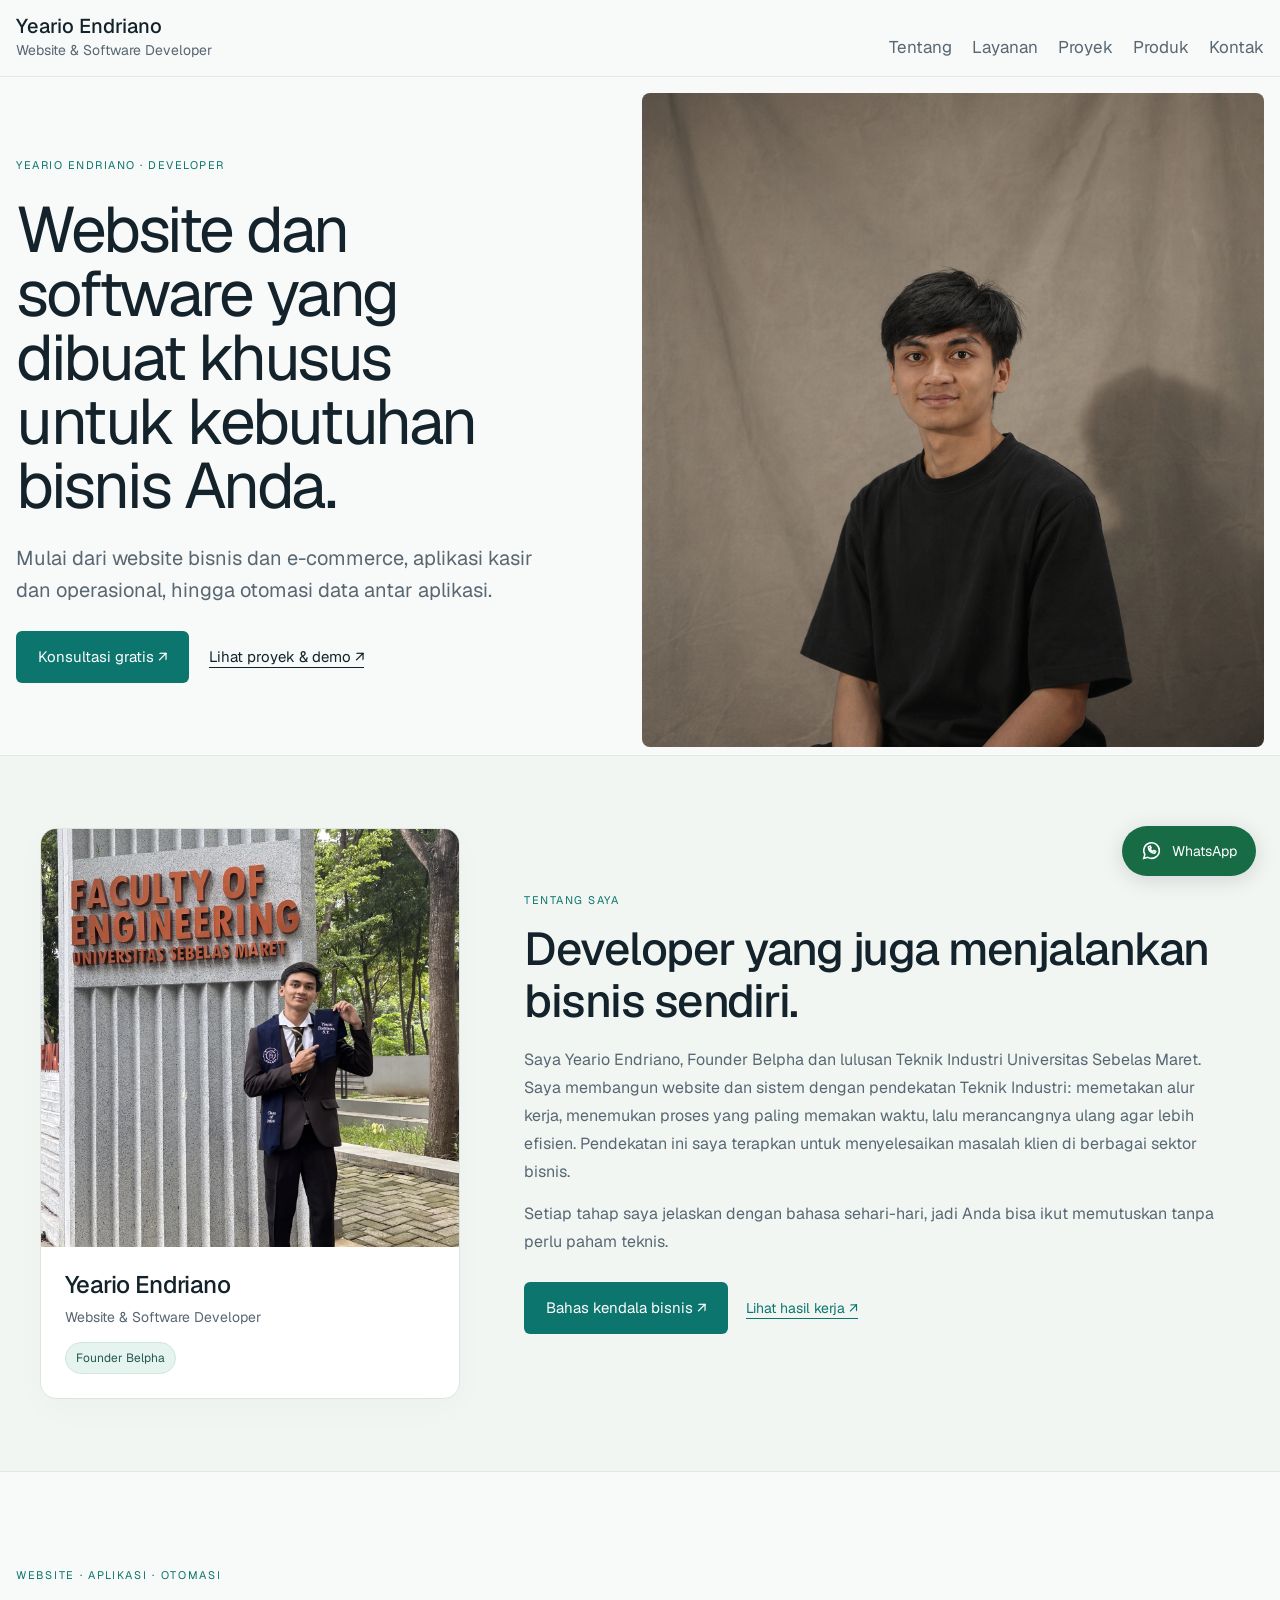
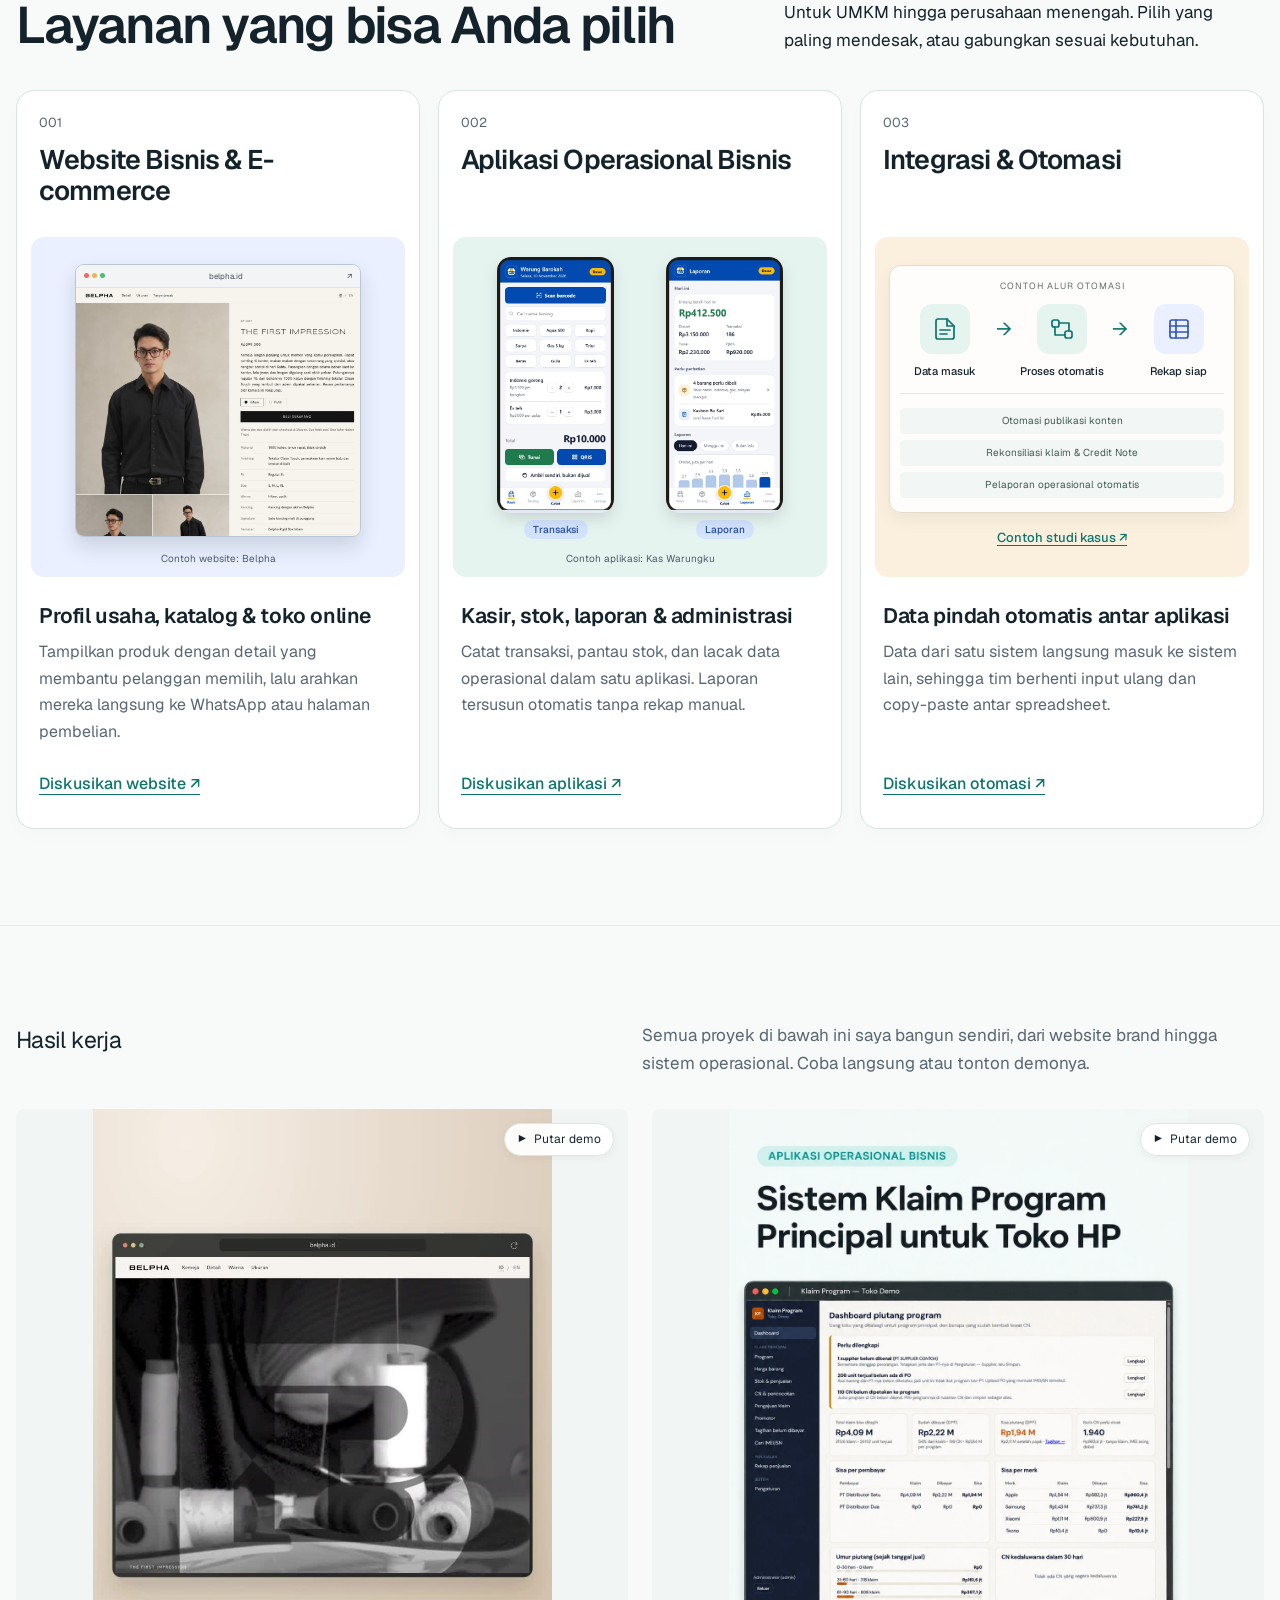
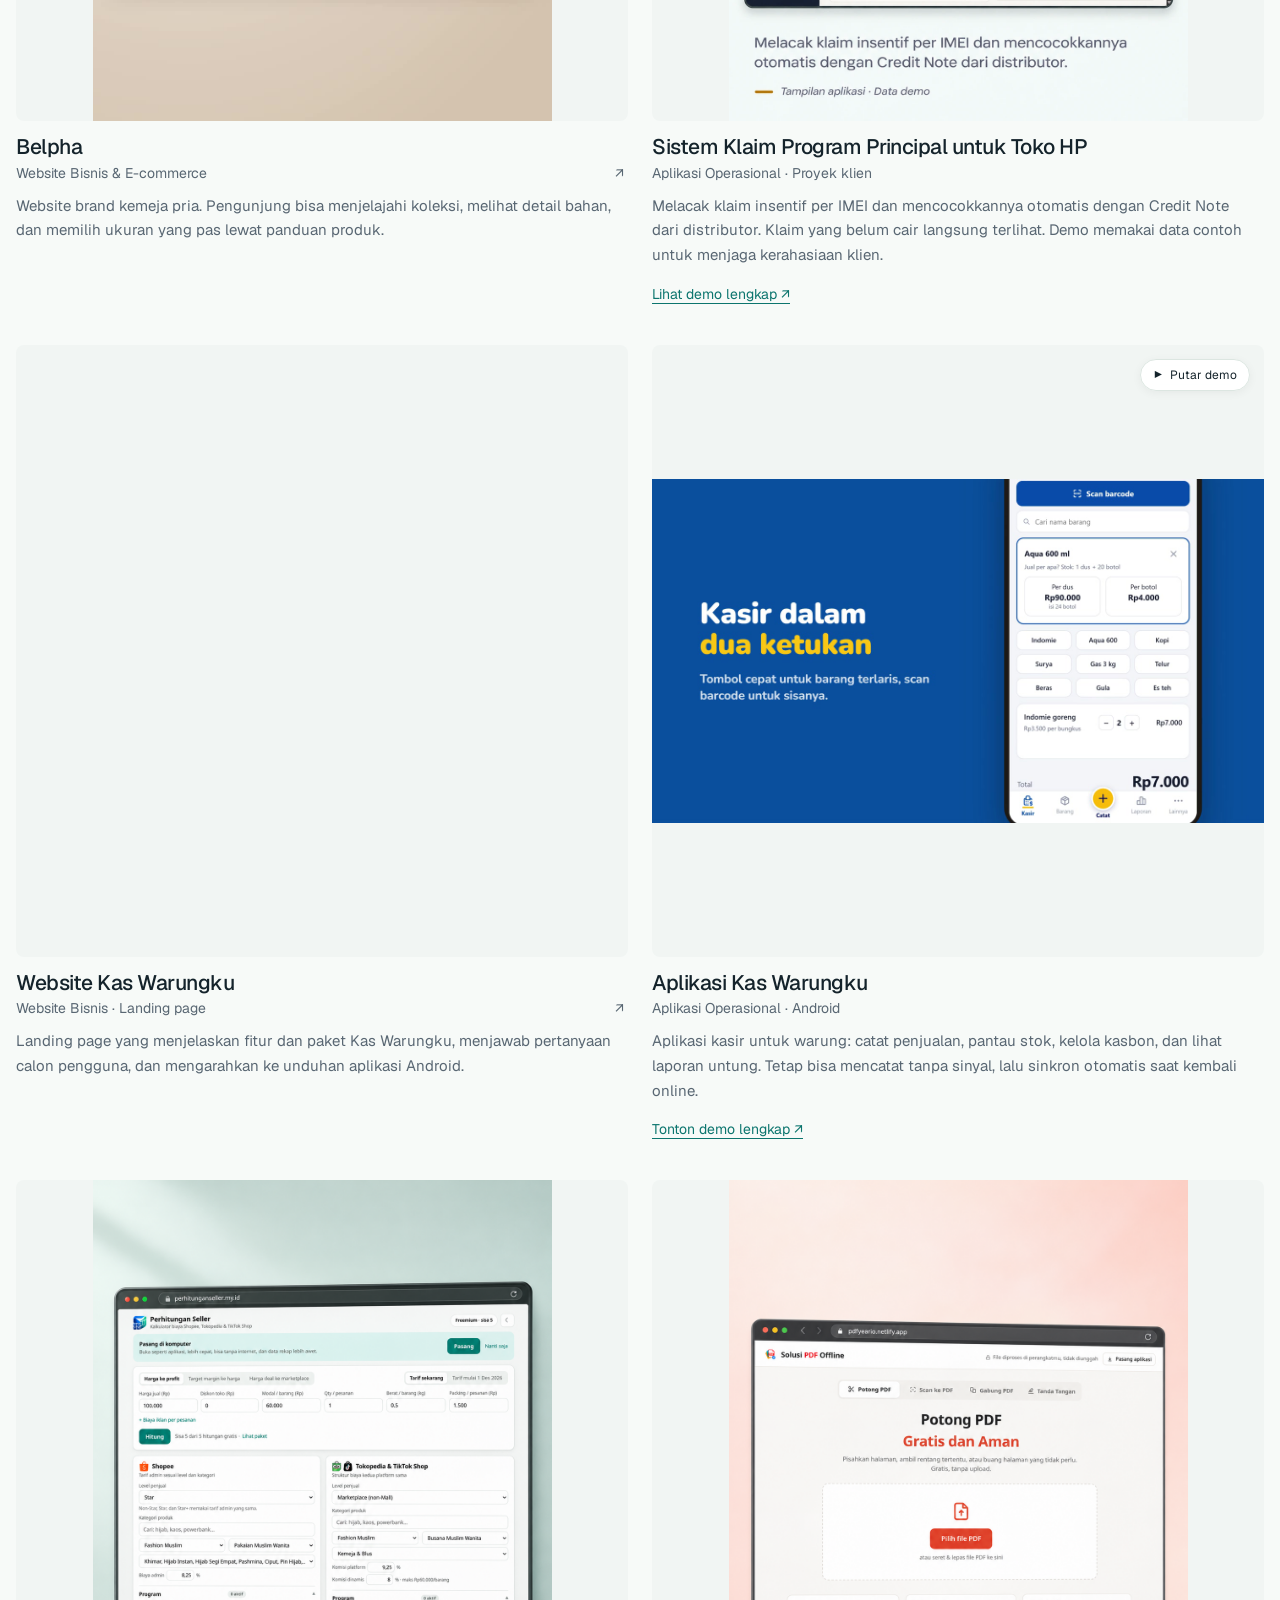
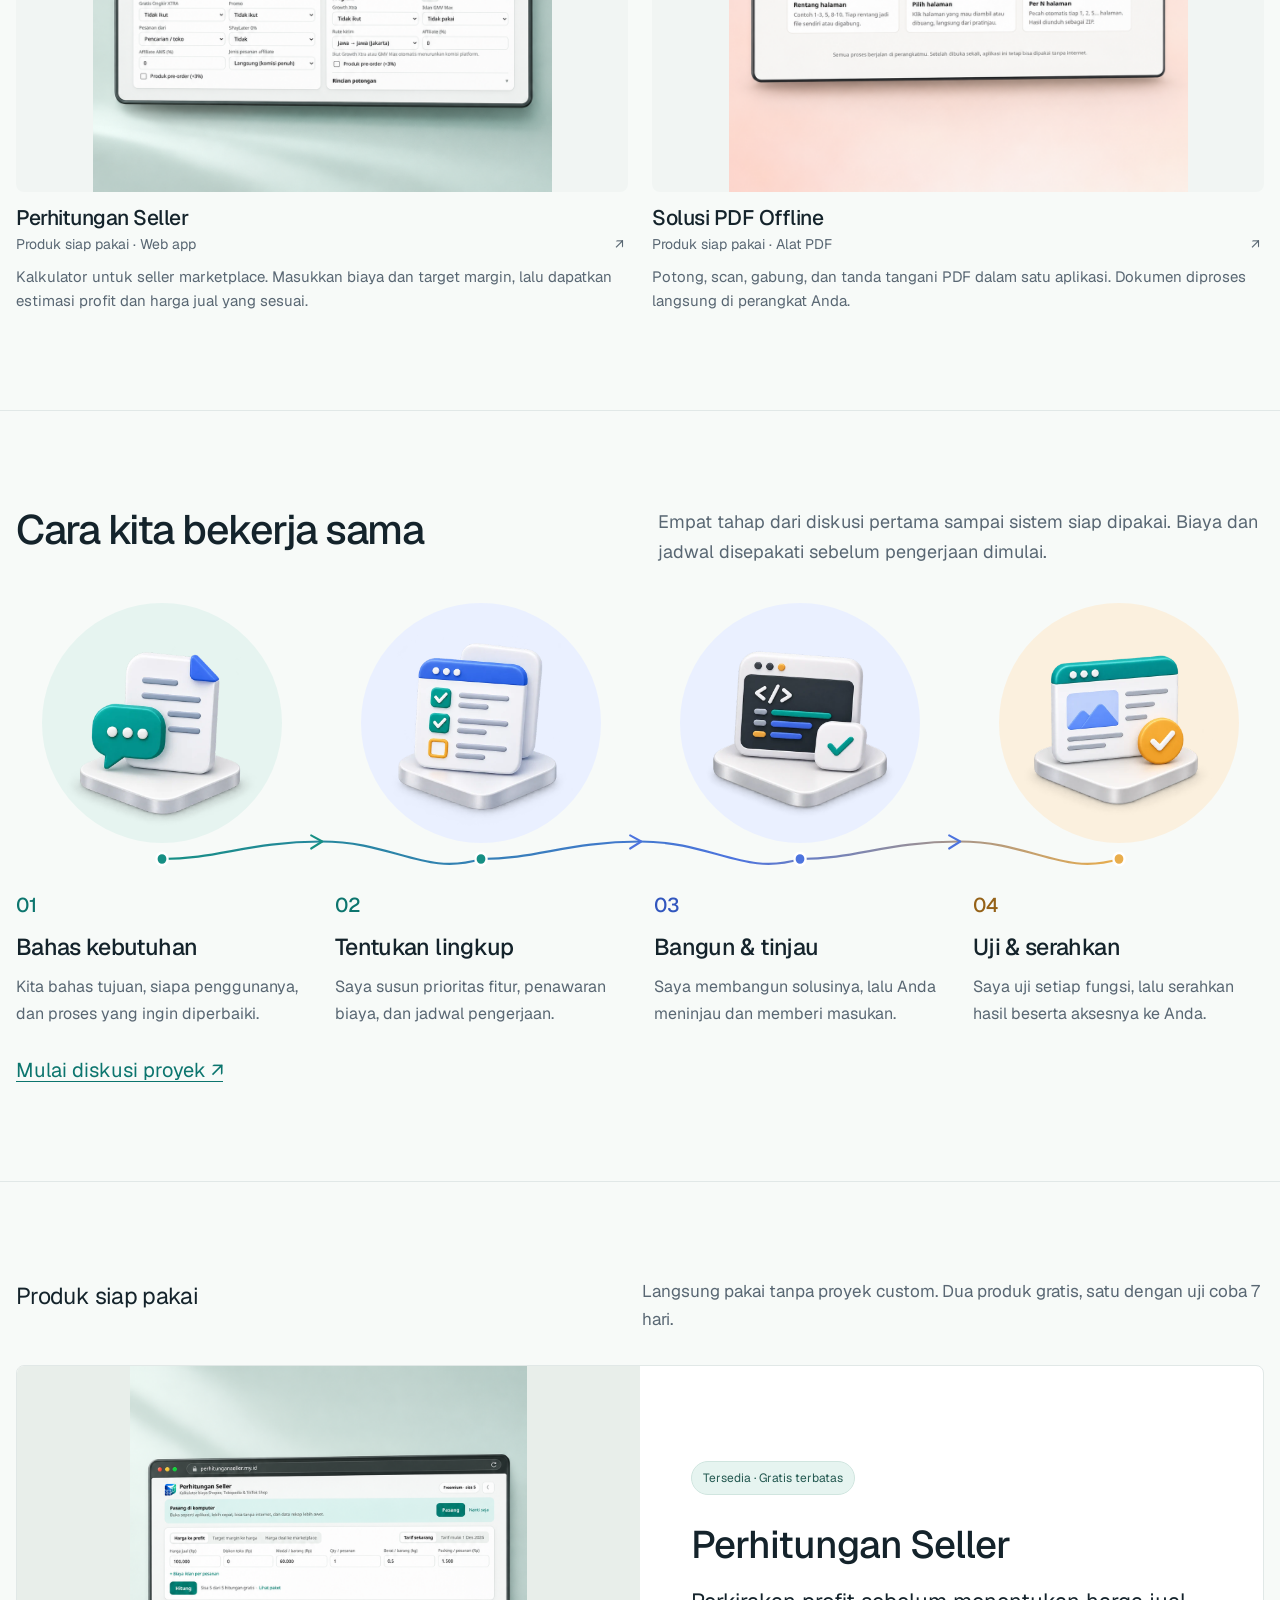
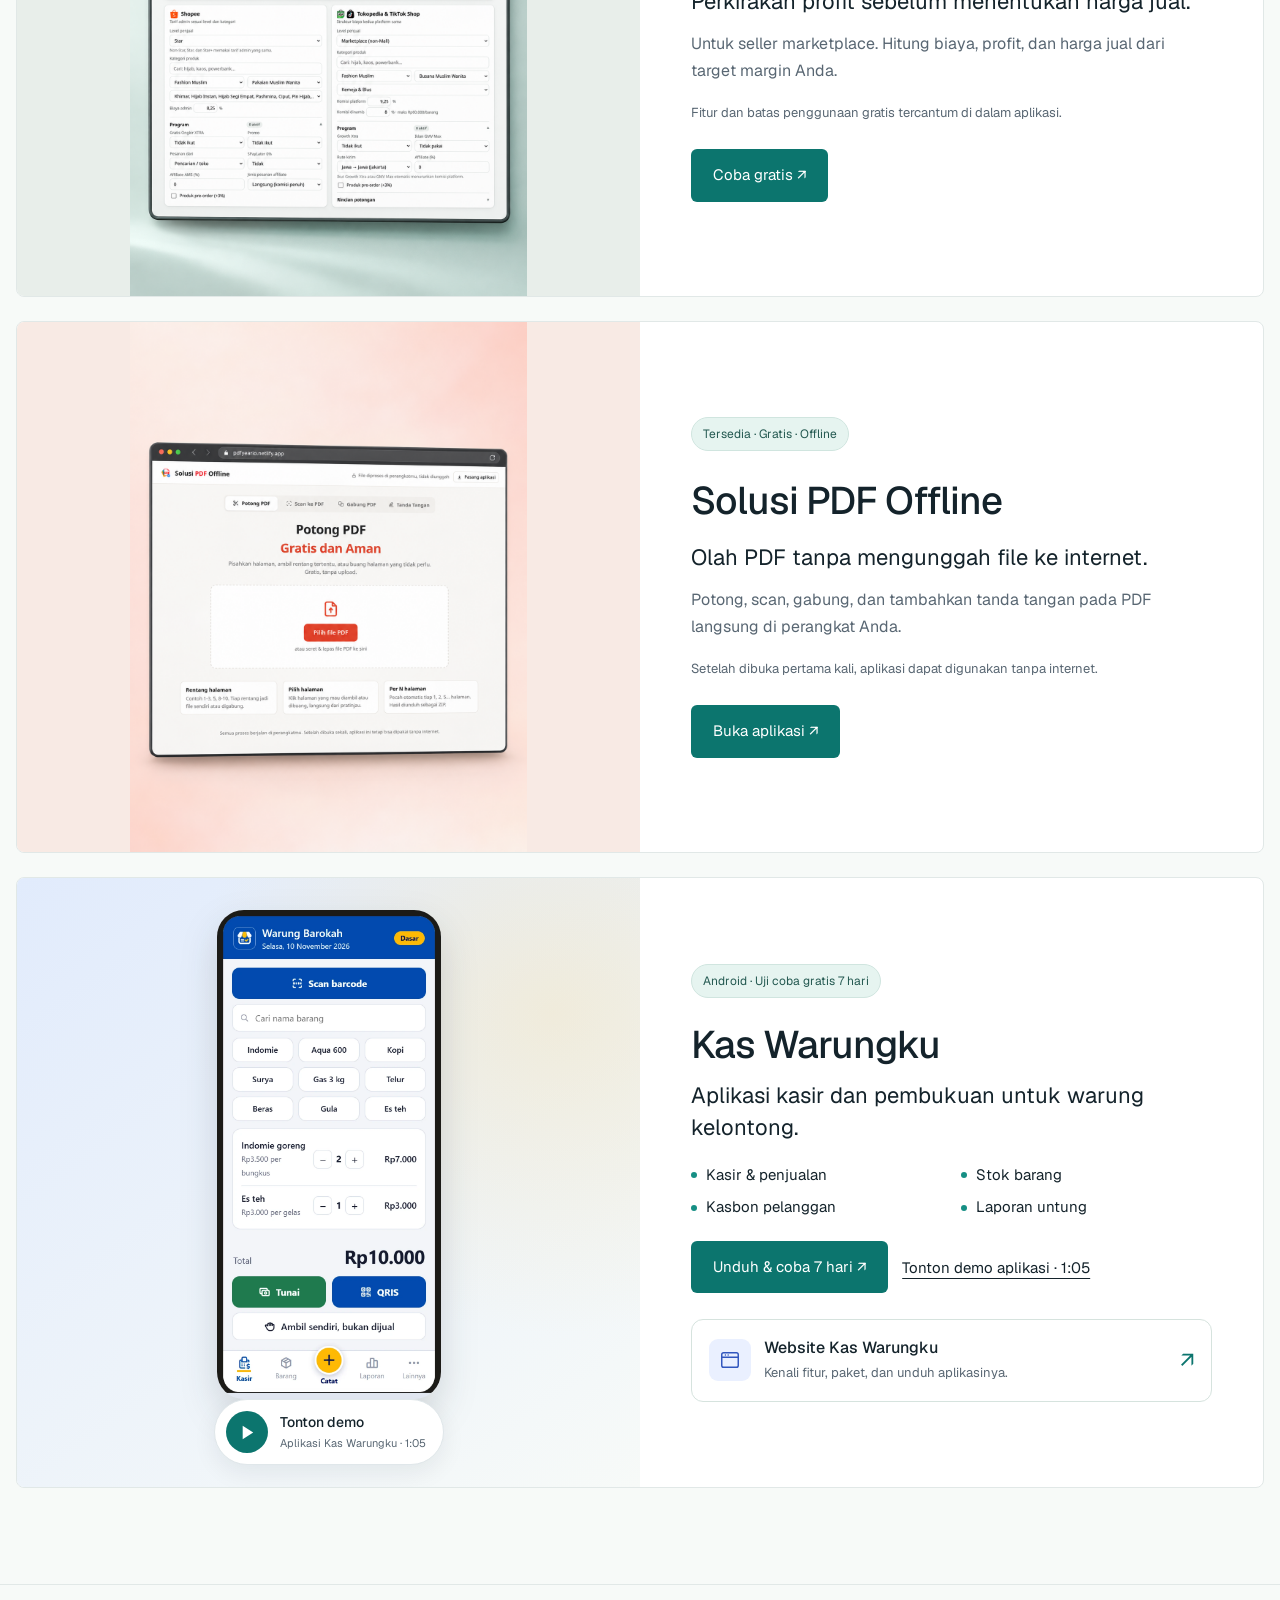
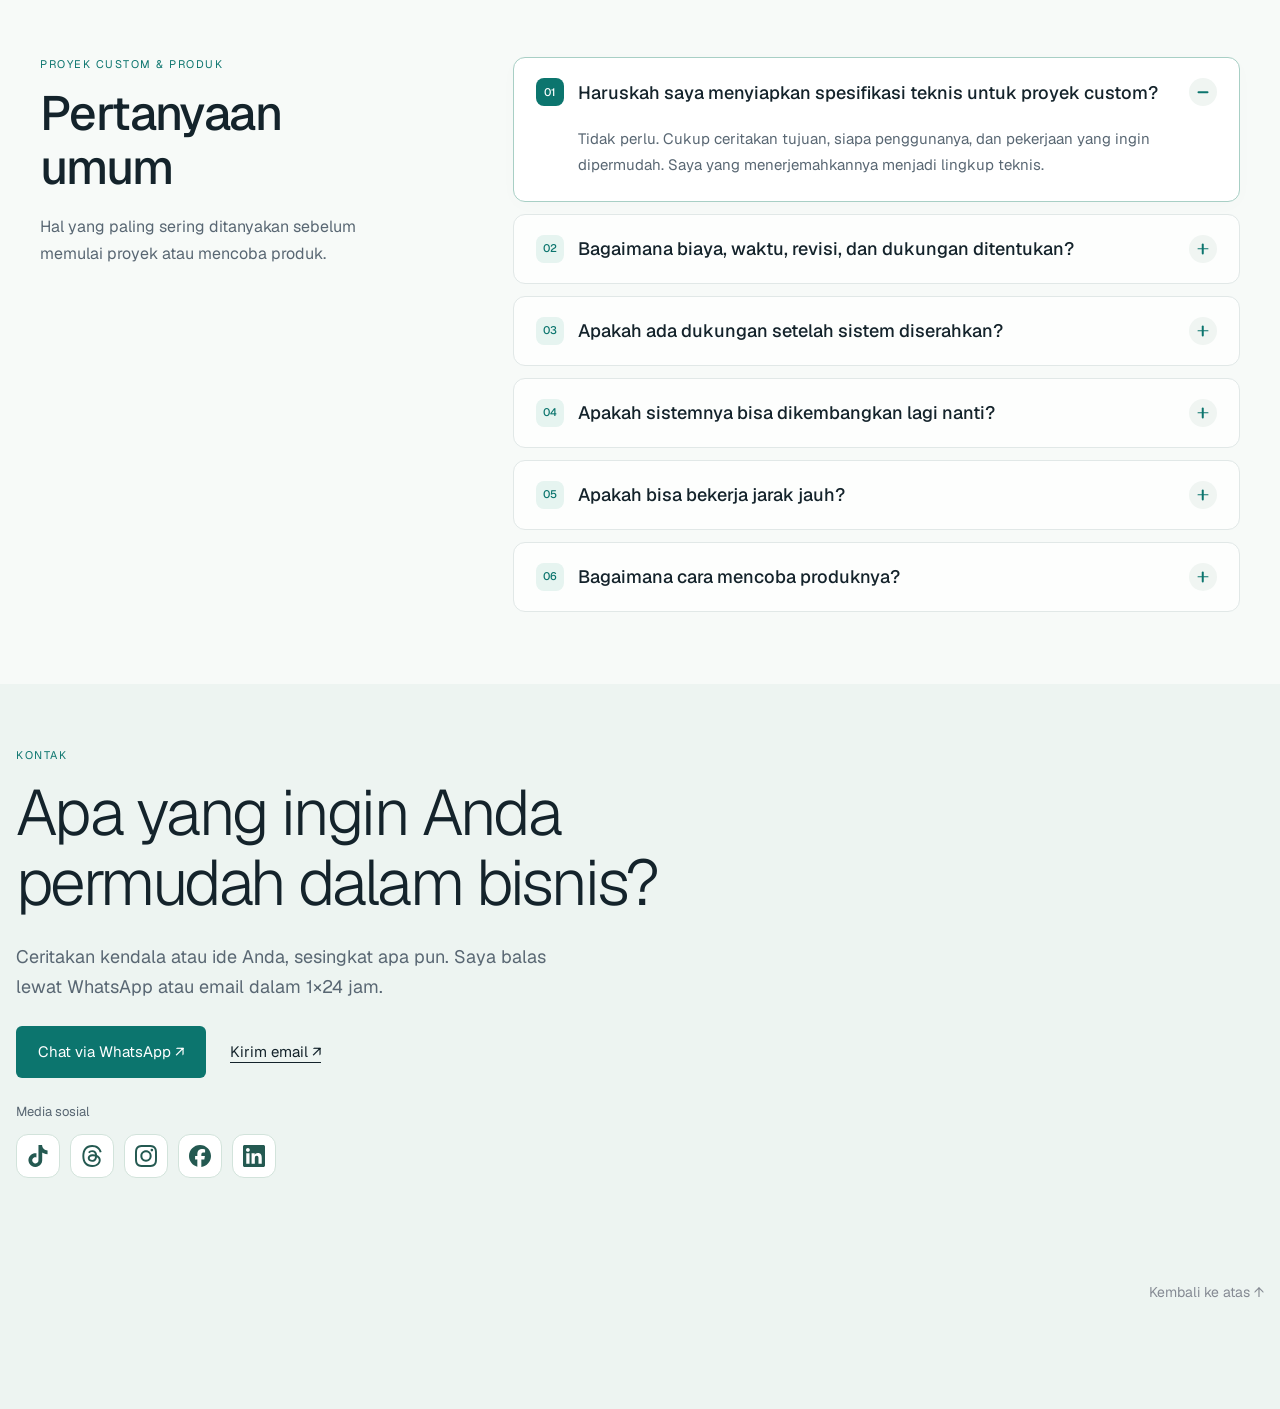
==== commit 60307497: "Menu HP ringkas, jarak teks lebih rapat, hapus kartu FAQ Co-Authored-By: Claude Opus 5.5 <noreply@an" ====
--- a/index.html
+++ b/index.html
@@ -28,9 +28,8 @@
 </head>
 <body id="home">
   <dialog class="mobile-menu" id="mobile-menu" aria-label="Menu navigasi">
-    <div class="mm-head"><span class="identity"><span>Yeario Endriano</span><span class="identity-caption">Website &amp; Software Developer</span></span><button class="close-dialog" type="button" aria-label="Tutup menu">×</button></div>
-    <nav aria-label="Menu navigasi"><ol class="mm-list"><li><a href="#about"><span class="mm-title">Tentang</span><span class="mm-desc">Siapa saya dan cara saya bekerja</span><span class="mm-arrow" aria-hidden="true">→</span></a></li><li><a href="#services"><span class="mm-title">Layanan</span><span class="mm-desc">Website, aplikasi operasional, otomasi</span><span class="mm-arrow" aria-hidden="true">→</span></a></li><li><a href="#work"><span class="mm-title">Proyek</span><span class="mm-desc">6 hasil kerja dengan demo</span><span class="mm-arrow" aria-hidden="true">→</span></a></li><li><a href="#process"><span class="mm-title">Cara kerja</span><span class="mm-desc">4 tahap dari diskusi sampai serah terima</span><span class="mm-arrow" aria-hidden="true">→</span></a></li><li><a href="#products"><span class="mm-title">Produk</span><span class="mm-desc">Aplikasi siap pakai, gratis dicoba</span><span class="mm-arrow" aria-hidden="true">→</span></a></li><li><a href="#faq"><span class="mm-title">FAQ</span><span class="mm-desc">Biaya, waktu, dan dukungan</span><span class="mm-arrow" aria-hidden="true">→</span></a></li><li><a href="#contact"><span class="mm-title">Kontak</span><span class="mm-desc">WhatsApp atau email</span><span class="mm-arrow" aria-hidden="true">→</span></a></li></ol></nav>
-    <div class="mm-cta"><p>Punya kendala bisnis? Konsultasi gratis, balasan 1×24 jam.</p><button class="solid-link" type="button" data-dialog="brief-dialog">Konsultasi gratis ↗</button></div>
+    <button class="close-dialog mm-close" type="button" aria-label="Tutup menu">×</button>
+    <nav aria-label="Menu navigasi"><ol class="mm-list"><li><a href="#about"><span class="mm-title">Tentang</span></a></li><li><a href="#services"><span class="mm-title">Layanan</span></a></li><li><a href="#work"><span class="mm-title">Proyek</span></a></li><li><a href="#process"><span class="mm-title">Cara kerja</span></a></li><li><a href="#products"><span class="mm-title">Produk</span></a></li><li><a href="#faq"><span class="mm-title">FAQ</span></a></li><li><a href="#contact"><span class="mm-title">Kontak</span></a></li></ol></nav>
   </dialog>
   <a class="skip-link" href="#main-content">Lewati ke konten</a>
   <header class="site-header">
@@ -198,11 +197,6 @@
           <details name="portfolio-faq"><summary><span class="faq-number" aria-hidden="true">05</span><span class="faq-question">Apakah bisa bekerja jarak jauh?</span><span class="faq-toggle" aria-hidden="true"></span></summary><div class="faq-answer"><p>Bisa. Saya bekerja remote dengan klien dari seluruh Indonesia maupun luar negeri, dengan komunikasi lewat WhatsApp atau email.</p></div></details>
           <details name="portfolio-faq"><summary><span class="faq-number" aria-hidden="true">06</span><span class="faq-question">Bagaimana cara mencoba produknya?</span><span class="faq-toggle" aria-hidden="true"></span></summary><div class="faq-answer"><p>Perhitungan Seller dan Solusi PDF Offline bisa langsung dibuka gratis lewat tautannya. Kas Warungku tersedia di Android dengan uji coba gratis 7 hari, lalu paket berlangganan. Harga dan cara unduh ada di <a href="https://kaswarungku.web.id/" target="_blank" rel="noopener noreferrer">website Kas Warungku ↗</a>.</p></div></details>
         </div>
-        <aside class="faq-contact" aria-labelledby="faq-contact-title">
-          <div class="faq-contact-heading"><span class="faq-contact-icon" aria-hidden="true"><svg viewBox="0 0 24 24" width="23" height="23" fill="none" stroke="currentColor" stroke-width="1.7" stroke-linecap="round" stroke-linejoin="round"><path d="M20 11.5a8 8 0 0 1-8 8H4l-1 2v-10a8.5 8.5 0 0 1 17 0Z"/><path d="M8 10h8M8 14h5"/></svg></span><h3 id="faq-contact-title">Belum menemukan jawaban?</h3></div>
-          <p>Bahas kebutuhan website, aplikasi, atau produk yang ingin Anda coba.</p>
-          <button class="solid-link" type="button" data-dialog="brief-dialog">Diskusikan kebutuhan ↗</button>
-        </aside>
       </div>
     </section>
   </main>
--- a/mobile-update.css
+++ b/mobile-update.css
@@ -60,19 +60,28 @@
   .menu-toggle{display:inline-flex;align-items:center;gap:8px;min-height:44px;padding:0 14px;border:1px solid var(--line,#DDE5E2);border-radius:999px;background:#fff;font-size:15px;font-weight:500;color:#14232B;flex-shrink:0}
   .menu-toggle-icon{display:grid;gap:4px;width:16px}
   .menu-toggle-icon i{display:block;height:1.5px;background:currentColor;border-radius:2px}
-  .mobile-menu[open]{display:flex;flex-direction:column;margin:0;inset:0 0 auto auto;width:100%;max-width:100%;height:100dvh;max-height:100dvh;padding:0;border:0;border-radius:0;background:var(--page,#F7FAF8);color:#14232B;overflow:auto}
-  .mobile-menu::backdrop{background:#14232B66}
-  .mm-head{display:flex;justify-content:space-between;align-items:center;gap:12px;padding:14px 16px;border-bottom:1px solid var(--line,#DDE5E2)}
-  .mm-head .close-dialog{position:static;width:44px;height:44px;font-size:30px;line-height:1;color:#14232B}
-  .mm-list{list-style:none;margin:0;padding:8px 16px;counter-reset:mm}
-  .mm-list li{border-bottom:1px solid var(--line,#DDE5E2)}
-  .mm-list a{display:grid;grid-template-columns:1fr auto;column-gap:12px;padding:14px 2px;min-height:56px}
-  .mm-title{font-size:20px;font-weight:500;letter-spacing:-.3px}
-  .mm-desc{grid-column:1;font-size:14px;line-height:1.45;color:#596773;margin-top:2px}
-  .mm-arrow{grid-column:2;grid-row:1/3;align-self:center;color:var(--action,#0C756E);font-size:18px}
-  .mm-list a:active{background:#EDF6F1}
-  .mm-cta{margin-top:auto;padding:20px 16px 28px;border-top:1px solid var(--line,#DDE5E2);background:#EDF6F1}
-  .mm-cta p{font-size:15px;line-height:1.5;color:#3F5C53;margin-bottom:14px}
-  .mm-cta .solid-link{width:100%;justify-content:center;min-height:48px}
+  .mobile-menu[open]{display:block;position:fixed;inset:64px 12px auto auto;margin:0;width:200px;max-width:calc(100vw - 24px);max-height:calc(100dvh - 80px);padding:6px;border:1px solid var(--line,#DDE5E2);border-radius:12px;background:#fff;color:#14232B;box-shadow:0 12px 32px #14232B1F;overflow:auto}
+  .mobile-menu::backdrop{background:#14232B14}
+  .mm-close{position:absolute!important;top:4px;right:4px;width:36px;height:36px;font-size:22px!important;line-height:1;color:#596773!important}
+  .mm-list{list-style:none;margin:0;padding:0}
+  .mm-list a{display:flex;align-items:center;min-height:44px;padding:0 44px 0 12px;border-radius:8px;font-size:16px;font-weight:500}
+  .mm-list li+li a{padding-right:12px}
+  .mm-list a:hover,.mm-list a:active{background:#EDF6F1;color:var(--action,#0C756E)}
 }
-@media(prefers-reduced-motion:no-preference) and (max-width:767px){.mobile-menu[open]{animation:mm-in .22s ease-out}@keyframes mm-in{from{opacity:0;transform:translateY(-8px)}to{opacity:1;transform:none}}}
+@media(prefers-reduced-motion:no-preference) and (max-width:767px){.mobile-menu[open]{animation:mm-in .22s ease-out}@keyframes mm-in{from{opacity:0;transform:translateY(-6px) scale(.98)}to{opacity:1;transform:none}}}
+
+/* Jarak lebih rapat di HP. */
+@media(max-width:767px){
+  .section{padding-block:44px}
+  .hero{padding-top:8px}
+  .hero-copy{padding-block:8px 4px;gap:16px}
+  .hero-copy>p,.info-copy>p,.work-intro p,.concrete-services-heading>p{line-height:1.55}
+  .hero-actions{gap:12px 18px;flex-wrap:wrap}
+  .eyebrow{margin-bottom:10px!important}
+  .split-grid{gap:10px}
+  .section-heading,.work-intro{margin-bottom:20px}
+  .concrete-services-heading{gap:10px!important;margin-bottom:20px}
+  .concrete-services-heading h2,.section-title,#process-title{margin-bottom:0}
+  .process-contact{margin-top:8px}
+  .faq-layout{gap:18px}
+}
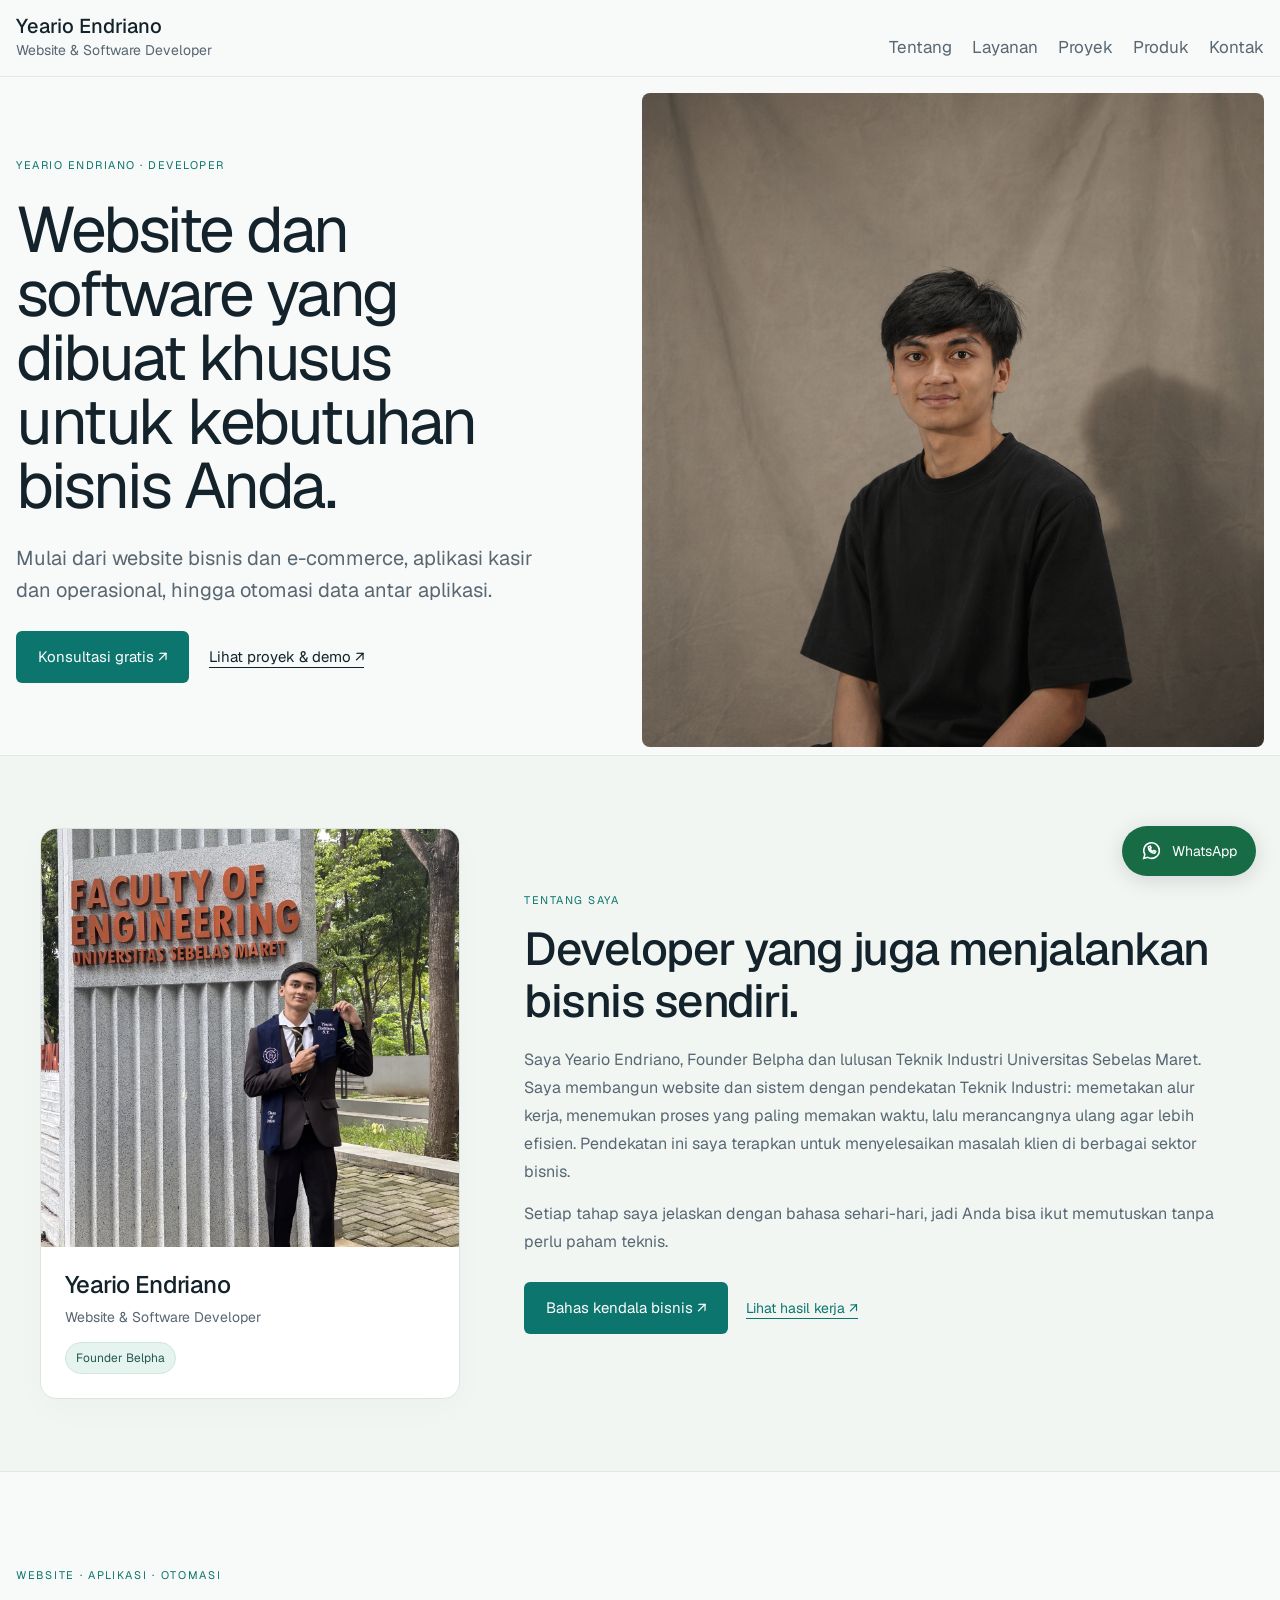
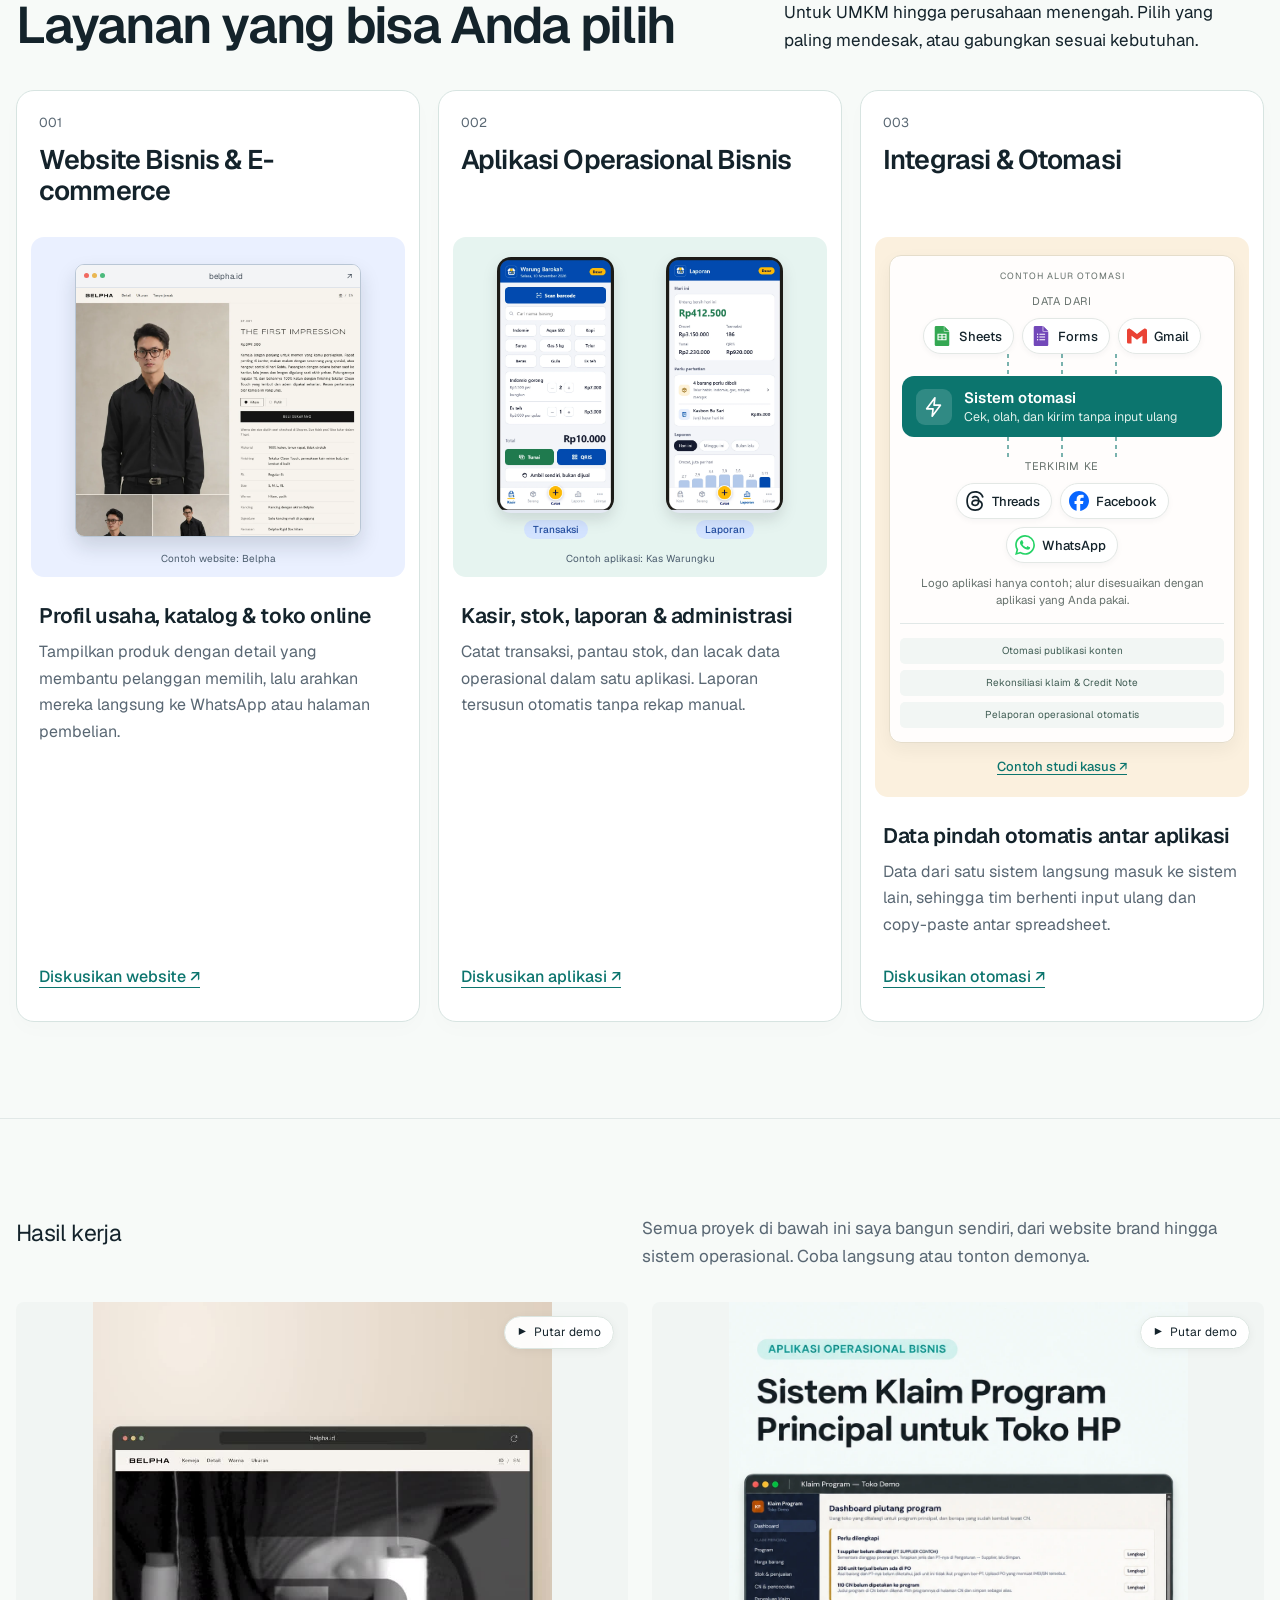
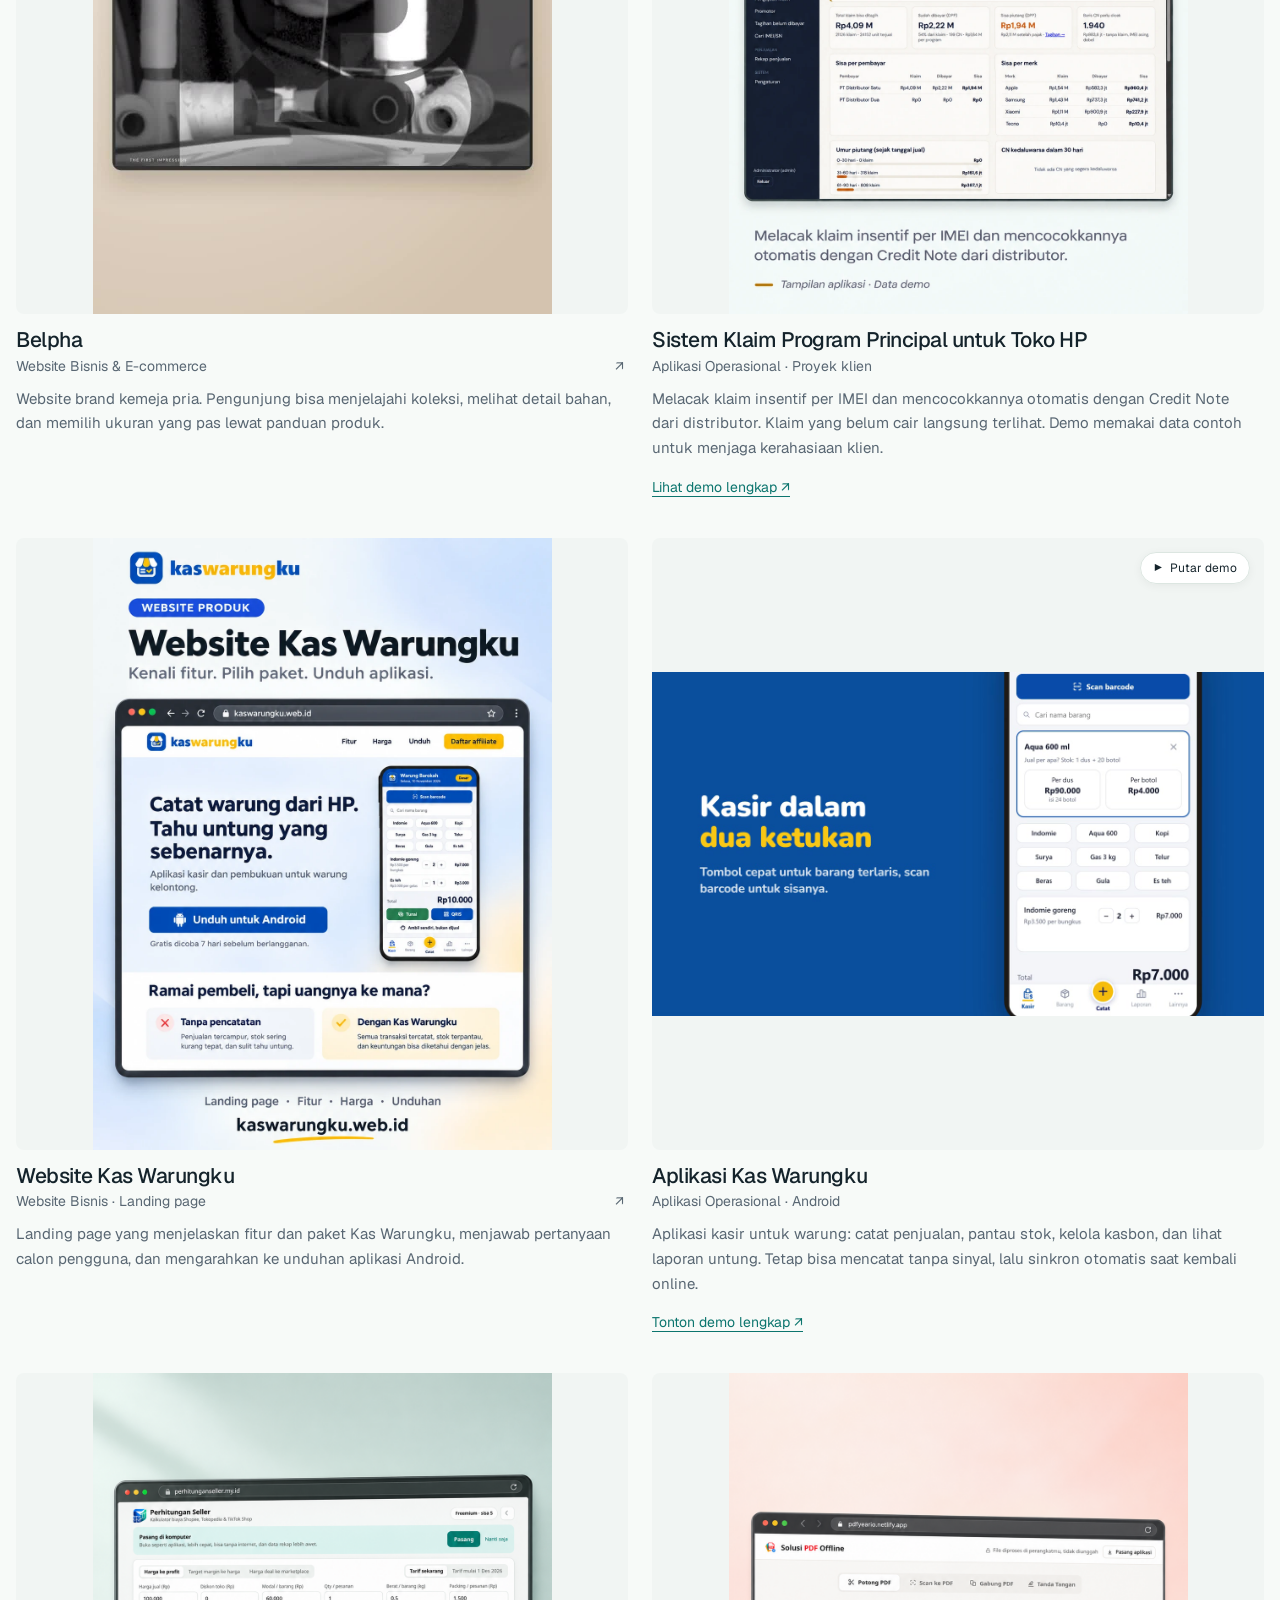
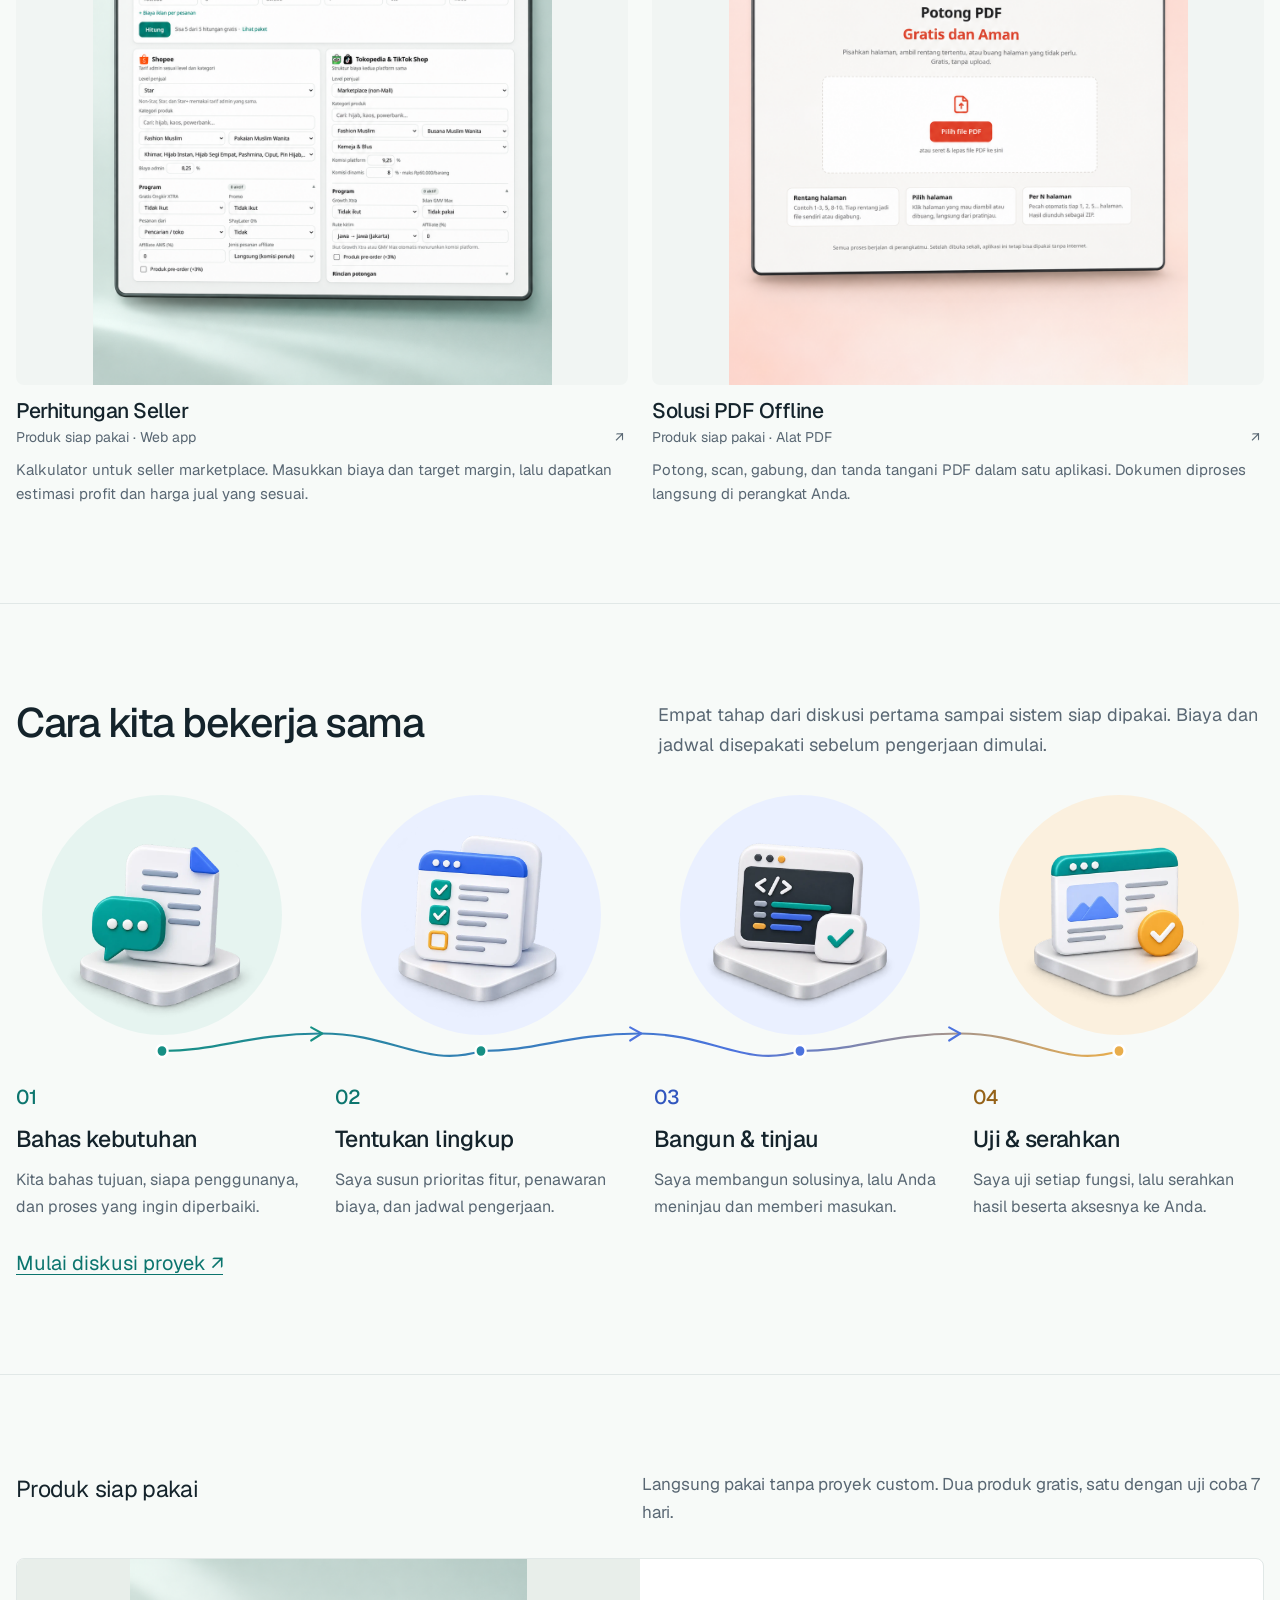
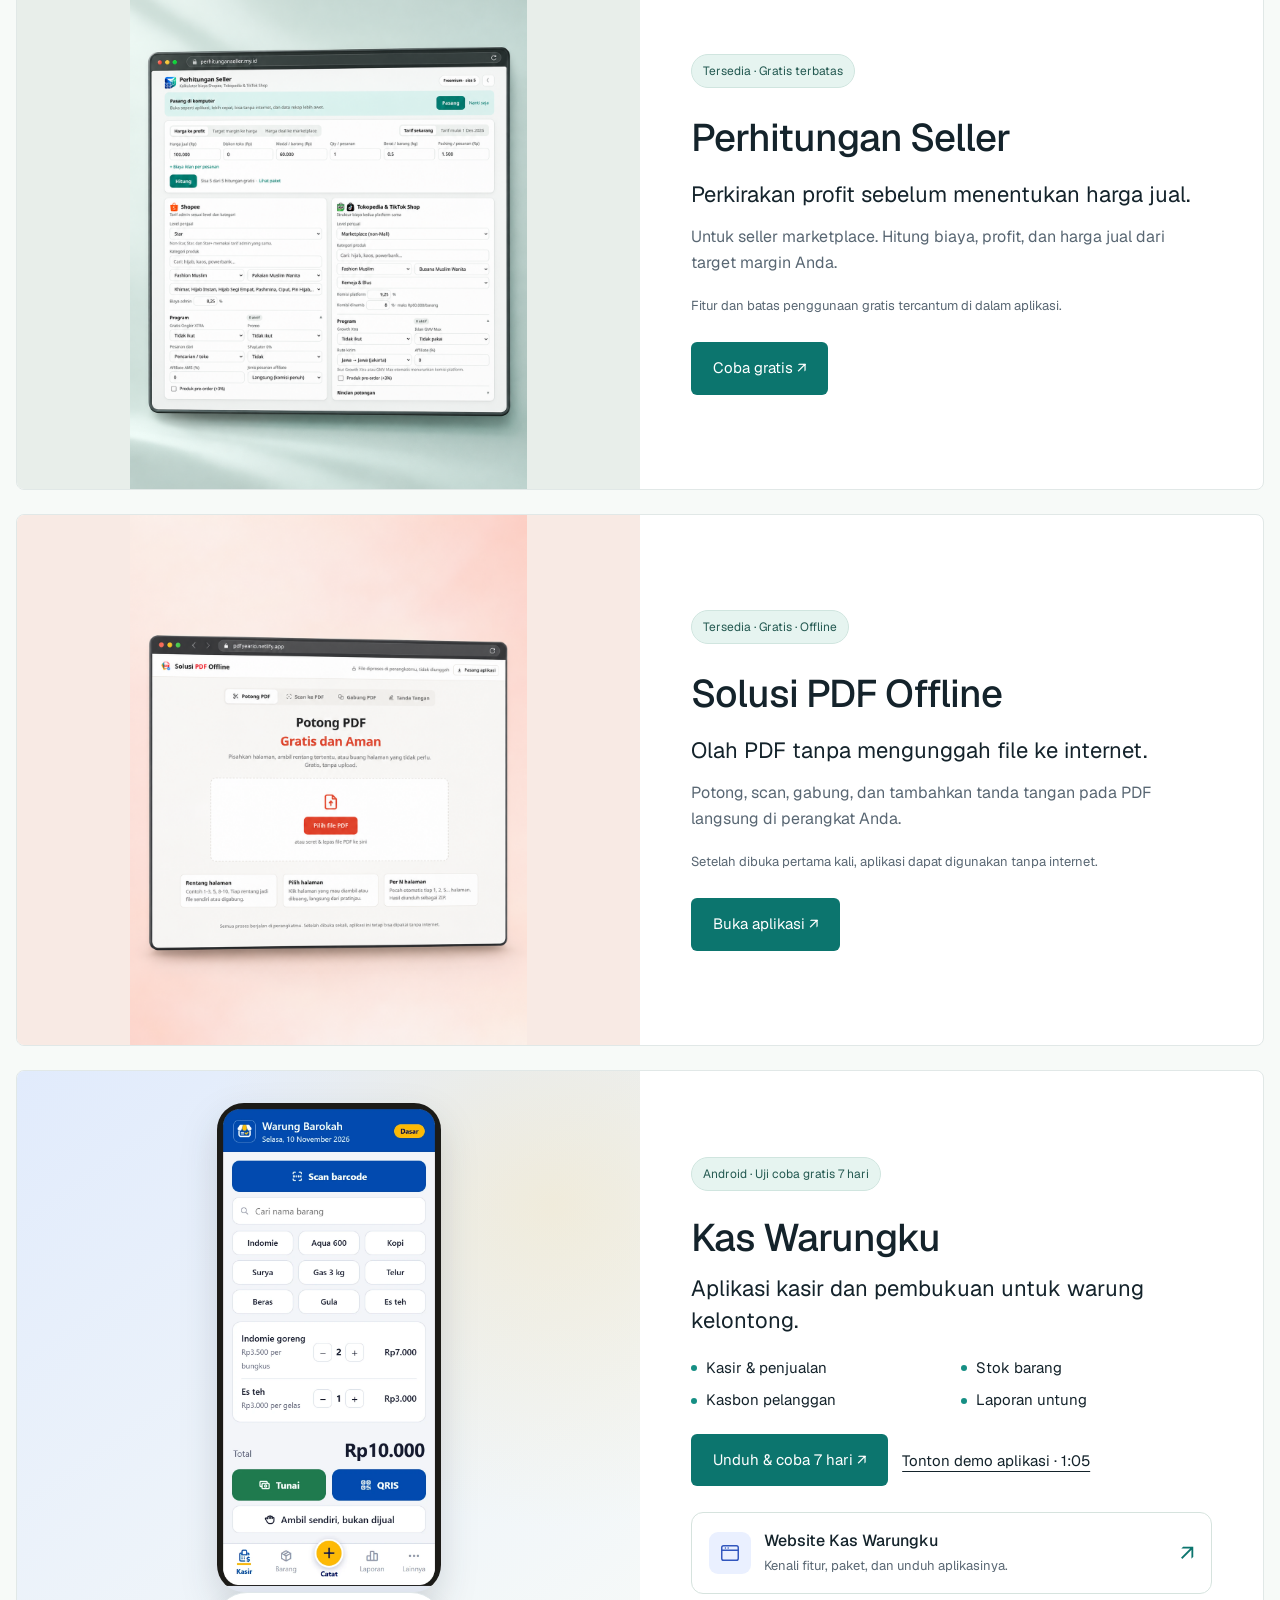
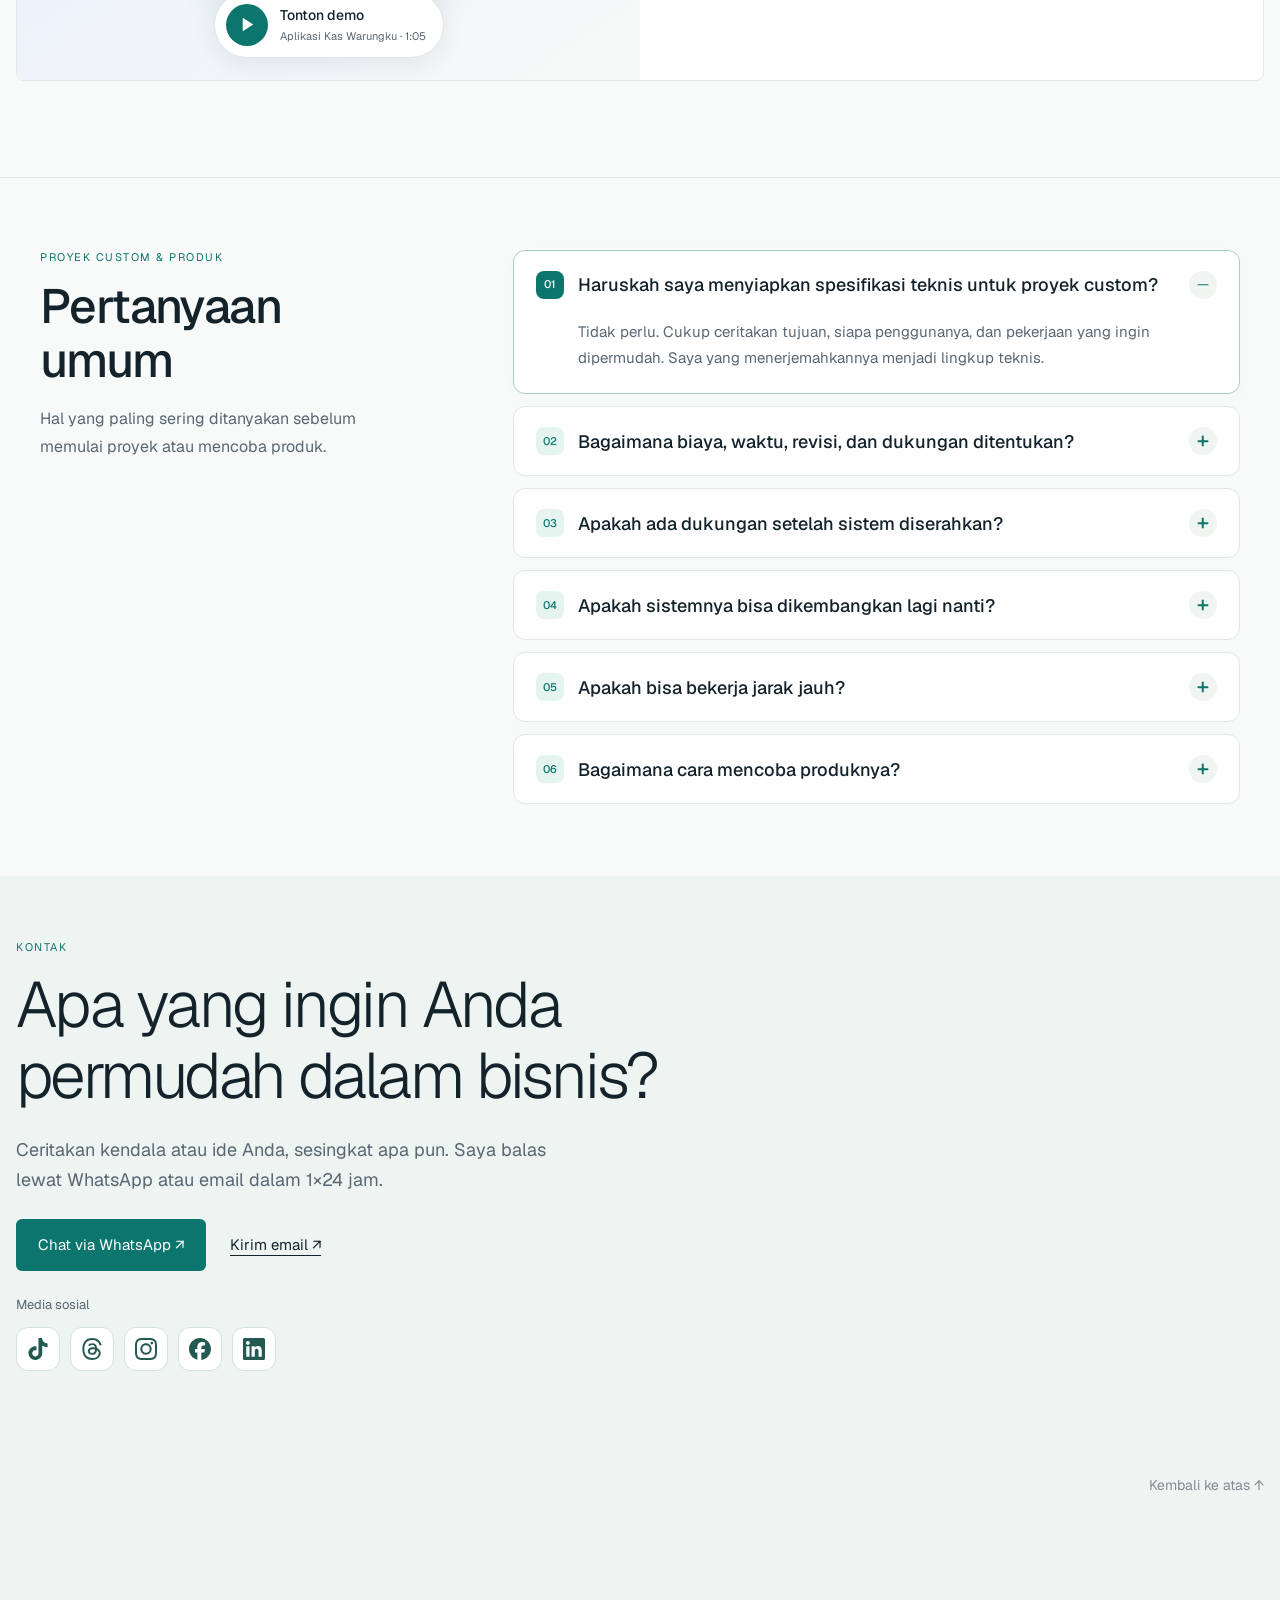
==== commit efe66e31: "Diagram integrasi pakai logo aplikasi (Simple Icons, CC0) Co-Authored-By: Claude Opus 5.5 <noreply@a" ====
--- a/index.html
+++ b/index.html
@@ -90,7 +90,7 @@
           </article>
           <article class="service-card service-integration">
             <header class="service-card-heading"><span class="service-number">003</span><h3>Integrasi &amp; Otomasi</h3></header>
-            <div class="service-preview integration-preview"><div class="mini-workflow"><span class="mini-workflow-label">CONTOH ALUR OTOMASI</span><div class="mini-workflow-path"><span><svg class="" viewBox="0 0 24 24" width="24" height="24" fill="none" stroke="currentColor" stroke-width="1.7" stroke-linecap="round" stroke-linejoin="round" aria-hidden="true" focusable="false"><path d="M14 2H5a2 2 0 0 0-2 2v16a2 2 0 0 0 2 2h14a2 2 0 0 0 2-2V9Z"/><path d="M14 2v7h7M7 13h10M7 17h7"/></svg>Data masuk</span><b aria-hidden="true">→</b><span><svg class="" viewBox="0 0 24 24" width="24" height="24" fill="none" stroke="currentColor" stroke-width="1.7" stroke-linecap="round" stroke-linejoin="round" aria-hidden="true" focusable="false"><rect x="2" y="3" width="7" height="7" rx="2"/><rect x="15" y="14" width="7" height="7" rx="2"/><path d="M5 10v8h10M9 6h10v8"/></svg>Proses otomatis</span><b aria-hidden="true">→</b><span><svg class="" viewBox="0 0 24 24" width="24" height="24" fill="none" stroke="currentColor" stroke-width="1.7" stroke-linecap="round" stroke-linejoin="round" aria-hidden="true" focusable="false"><rect x="3" y="3" width="18" height="18" rx="2"/><path d="M3 9h18M3 15h18M9 3v18"/></svg>Rekap siap</span></div><div class="mini-use-cases"><a href="studi-kasus.html#otomasi-konten">Otomasi publikasi konten</a><a href="studi-kasus.html#rekonsiliasi-klaim">Rekonsiliasi klaim &amp; Credit Note</a><a href="studi-kasus.html#laporan-operasional">Pelaporan operasional otomatis</a></div></div><a class="preview-flow-link" href="studi-kasus.html">Contoh studi kasus ↗</a></div>
+            <div class="service-preview integration-preview"><div class="mini-workflow hub"><span class="mini-workflow-label">CONTOH ALUR OTOMASI</span><div class="hub-row"><span class="hub-tag">Data dari</span><span class="hub-app"><img src="assets/icons/googlesheets.svg" alt="" width="22" height="22" loading="lazy"><em>Sheets</em></span><span class="hub-app"><img src="assets/icons/googleforms.svg" alt="" width="22" height="22" loading="lazy"><em>Forms</em></span><span class="hub-app"><img src="assets/icons/gmail.svg" alt="" width="22" height="22" loading="lazy"><em>Gmail</em></span></div><div class="hub-link" aria-hidden="true"><i></i><i></i><i></i></div><div class="hub-core"><svg viewBox="0 0 24 24" width="20" height="20" fill="none" stroke="currentColor" stroke-width="1.8" stroke-linecap="round" stroke-linejoin="round" aria-hidden="true"><path d="M13 2 4 14h7l-1 8 9-12h-7z"/></svg><span><b>Sistem otomasi</b><small>Cek, olah, dan kirim tanpa input ulang</small></span></div><div class="hub-link" aria-hidden="true"><i></i><i></i><i></i></div><div class="hub-row"><span class="hub-tag">Terkirim ke</span><span class="hub-app"><img src="assets/icons/threads.svg" alt="" width="22" height="22" loading="lazy"><em>Threads</em></span><span class="hub-app"><img src="assets/icons/facebook.svg" alt="" width="22" height="22" loading="lazy"><em>Facebook</em></span><span class="hub-app"><img src="assets/icons/whatsapp.svg" alt="" width="22" height="22" loading="lazy"><em>WhatsApp</em></span></div><p class="hub-note">Logo aplikasi hanya contoh; alur disesuaikan dengan aplikasi yang Anda pakai.</p><div class="mini-use-cases"><a href="studi-kasus.html#otomasi-konten">Otomasi publikasi konten</a><a href="studi-kasus.html#rekonsiliasi-klaim">Rekonsiliasi klaim &amp; Credit Note</a><a href="studi-kasus.html#laporan-operasional">Pelaporan operasional otomatis</a></div></div><a class="preview-flow-link" href="studi-kasus.html">Contoh studi kasus ↗</a></div>
             <div class="service-content"><p class="service-intro">Data pindah otomatis antar aplikasi</p><p class="service-description">Data dari satu sistem langsung masuk ke sistem lain, sehingga tim berhenti input ulang dan copy-paste antar spreadsheet.</p></div>
             <button class="service-discuss" type="button" data-dialog="brief-dialog" data-topic="Integrasi &amp; Otomasi">Diskusikan otomasi ↗</button>
           </article>
--- a/mobile-update.css
+++ b/mobile-update.css
@@ -85,3 +85,30 @@
   .process-contact{margin-top:8px}
   .faq-layout{gap:18px}
 }
+
+/* Diagram integrasi dengan logo aplikasi (Simple Icons, CC0). */
+.mini-workflow.hub{padding:18px 14px}
+.hub-row{display:flex;align-items:center;justify-content:center;gap:8px;flex-wrap:wrap}
+.hub-tag{flex-basis:100%;text-align:center;font-size:11px;letter-spacing:.6px;text-transform:uppercase;color:#66716C;margin-bottom:2px}
+.hub-app{display:inline-flex;align-items:center;gap:7px;padding:7px 11px 7px 8px;background:#fff;border:1px solid #E3E8E5;border-radius:999px;box-shadow:0 2px 6px #14232B0A}
+.hub-app img{width:20px;height:20px;display:block}
+.hub-app em{font-style:normal;font-size:13px;font-weight:500;color:#14232B}
+.hub-link{display:flex;justify-content:center;gap:52px;height:22px}
+.hub-link i{display:block;width:2px;height:100%;background:repeating-linear-gradient(#0C756E 0 4px,transparent 4px 8px);opacity:.55}
+.hub-core{display:flex;align-items:center;gap:12px;margin:0 auto;max-width:320px;padding:12px 14px;border-radius:12px;background:#0C756E;color:#fff}
+.hub-core svg{flex-shrink:0;width:22px;height:22px;padding:7px;box-sizing:content-box;background:#FFFFFF26;border-radius:9px}
+.hub-core b{display:block;font-size:15px;font-weight:600;line-height:1.3}
+.hub-core small{display:block;font-size:12.5px;line-height:1.4;color:#DDEFEA}
+.hub-note{margin:12px 0 0;font-size:11.5px;line-height:1.45;color:#66716C;text-align:center}
+#services .integration-preview{height:auto!important;min-height:0!important;justify-content:flex-start}
+@media(max-width:480px){
+  .mini-workflow.hub{padding:16px 10px}
+  .hub-row{gap:6px}
+  .hub-app{gap:5px;padding:6px 9px 6px 6px}
+  .hub-app img{width:17px;height:17px}
+  .hub-app em{font-size:12px}
+  .hub-link{gap:44px;height:18px}
+  .hub-core{gap:10px;padding:10px 12px}
+  .hub-core b{font-size:14px}
+  .hub-core small{font-size:12px}
+}
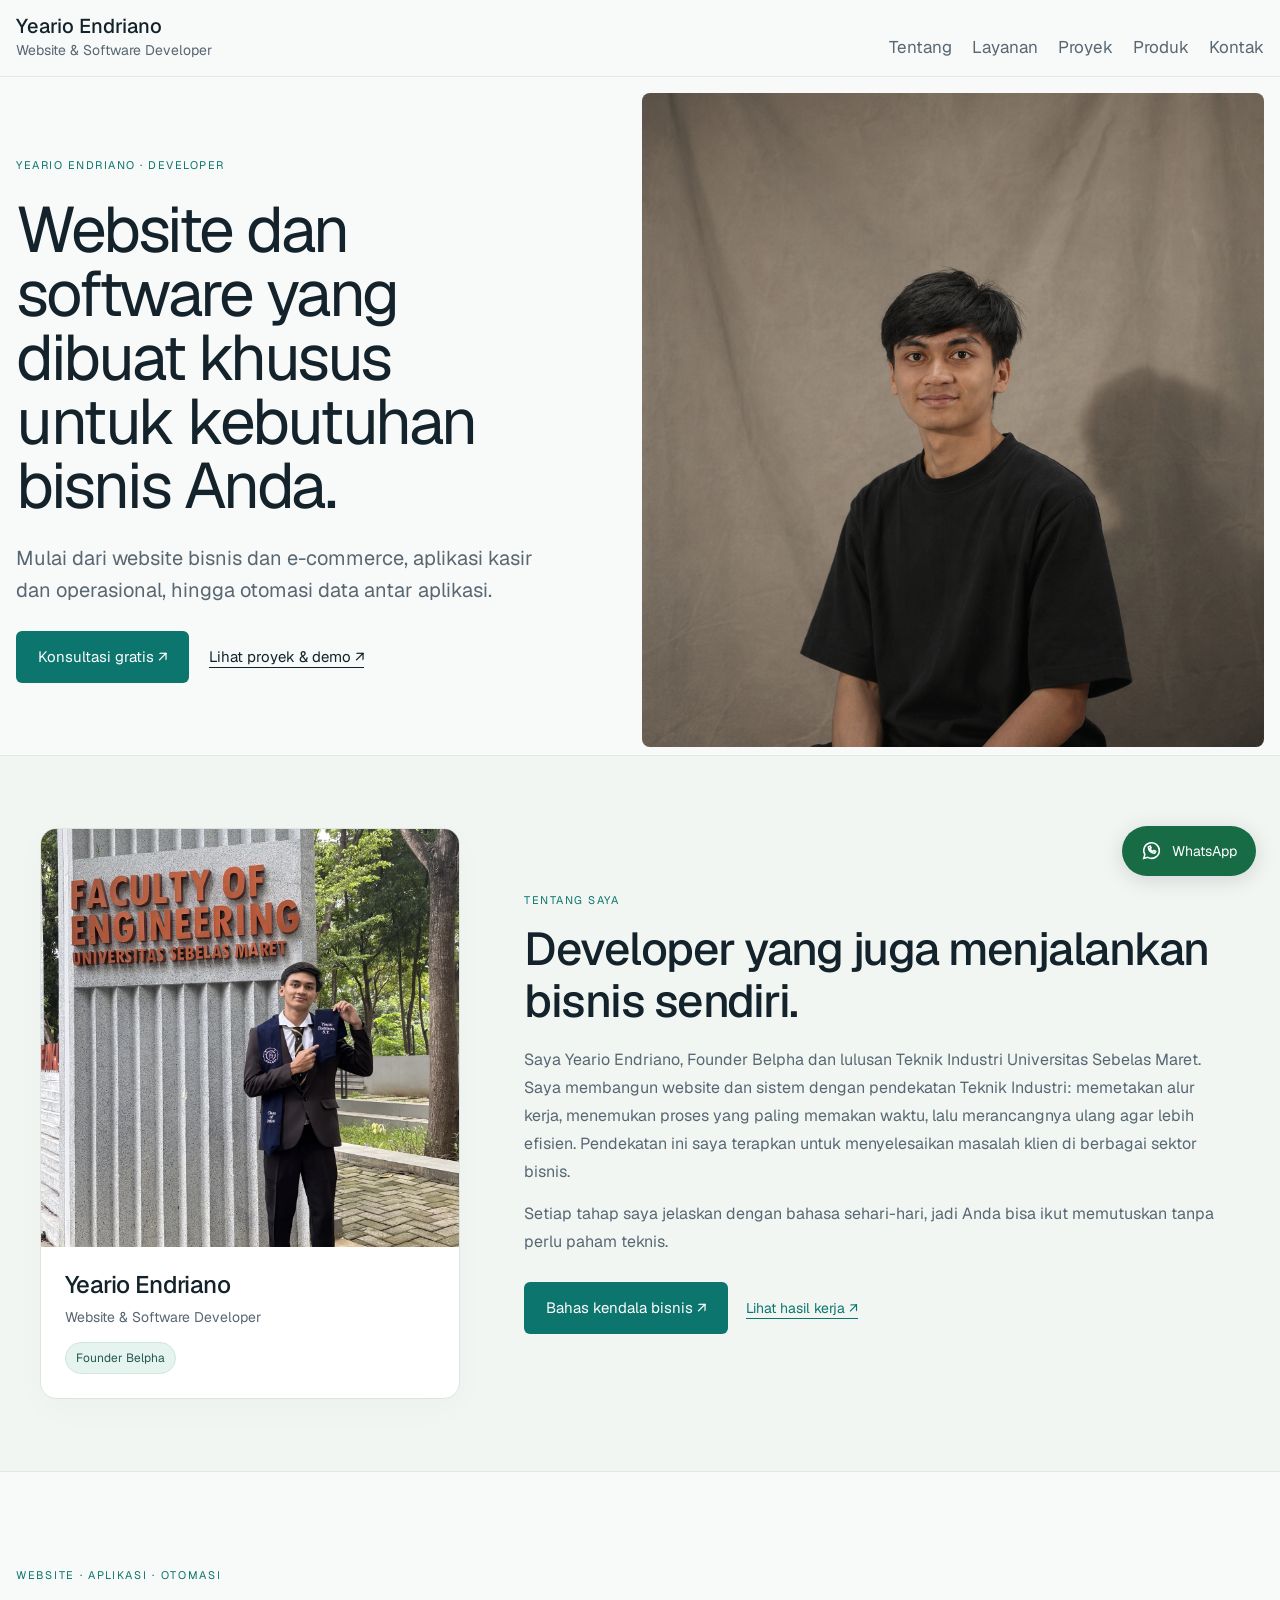
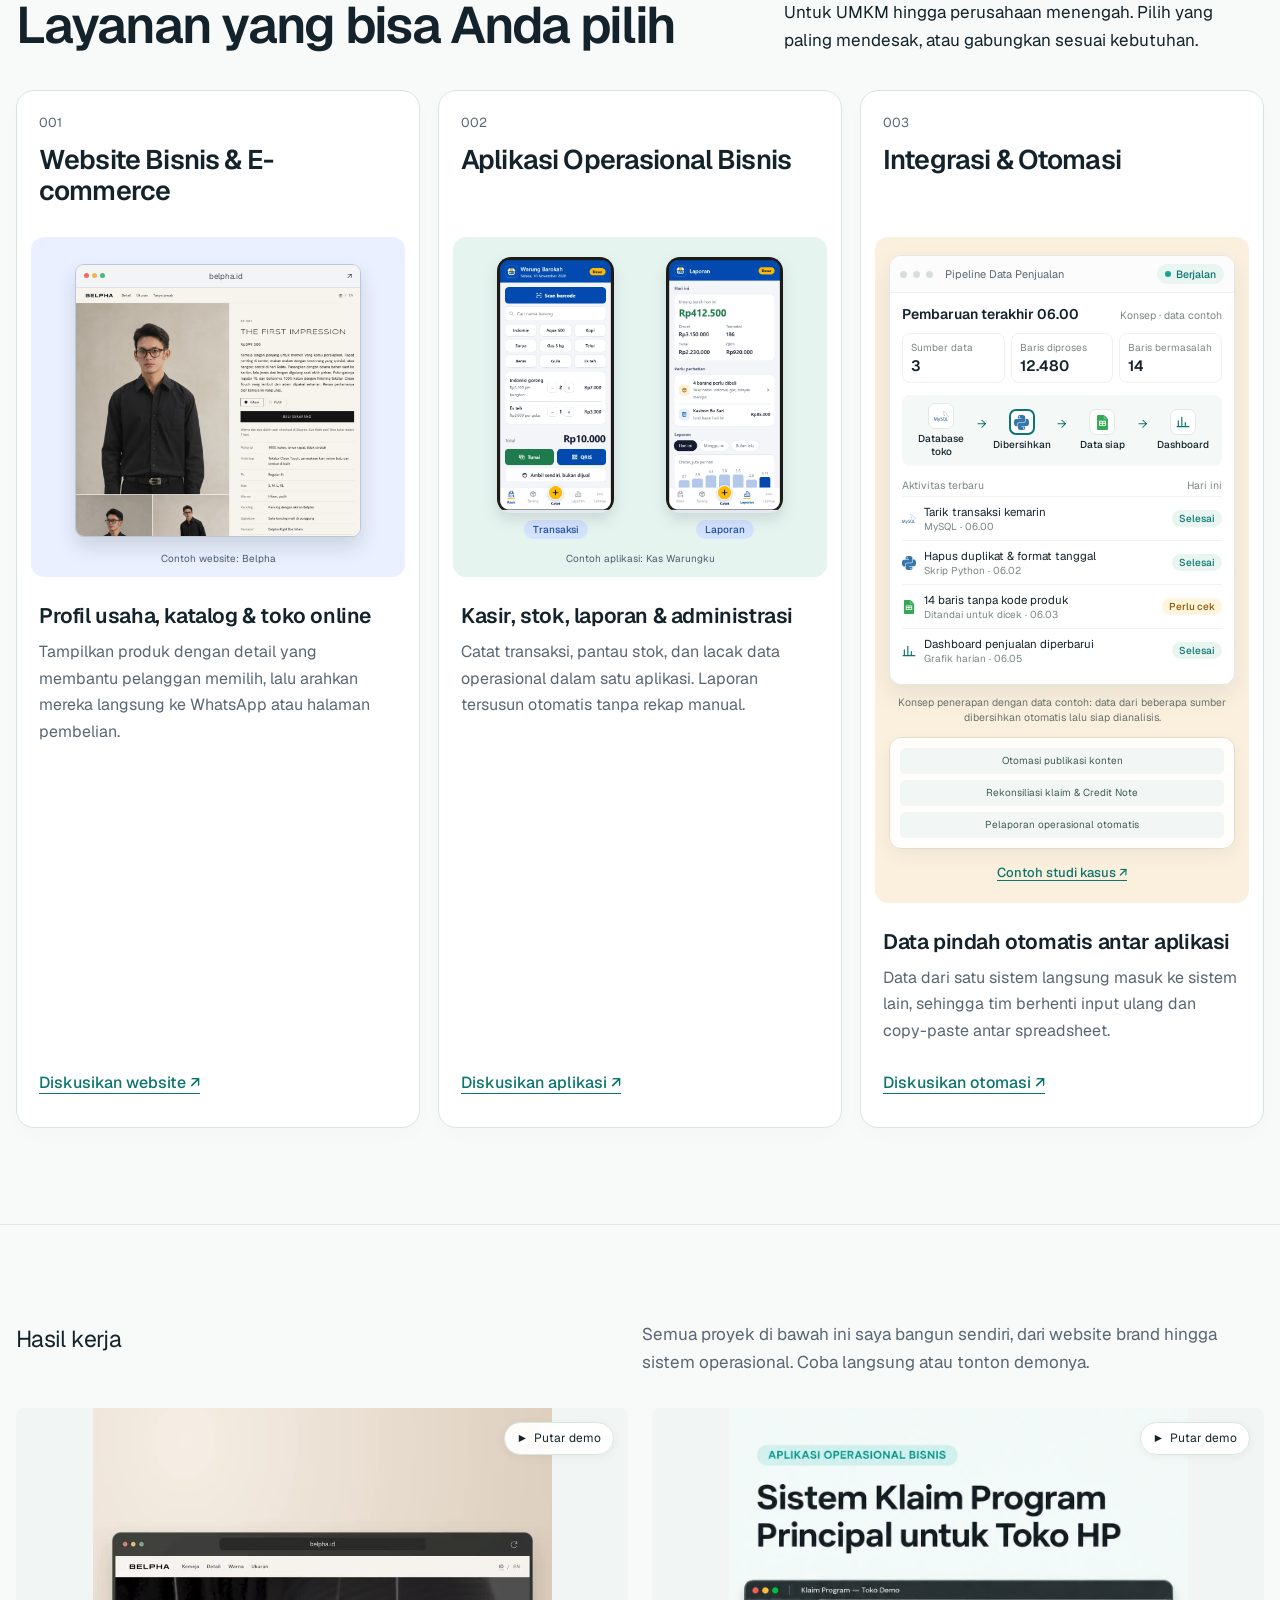
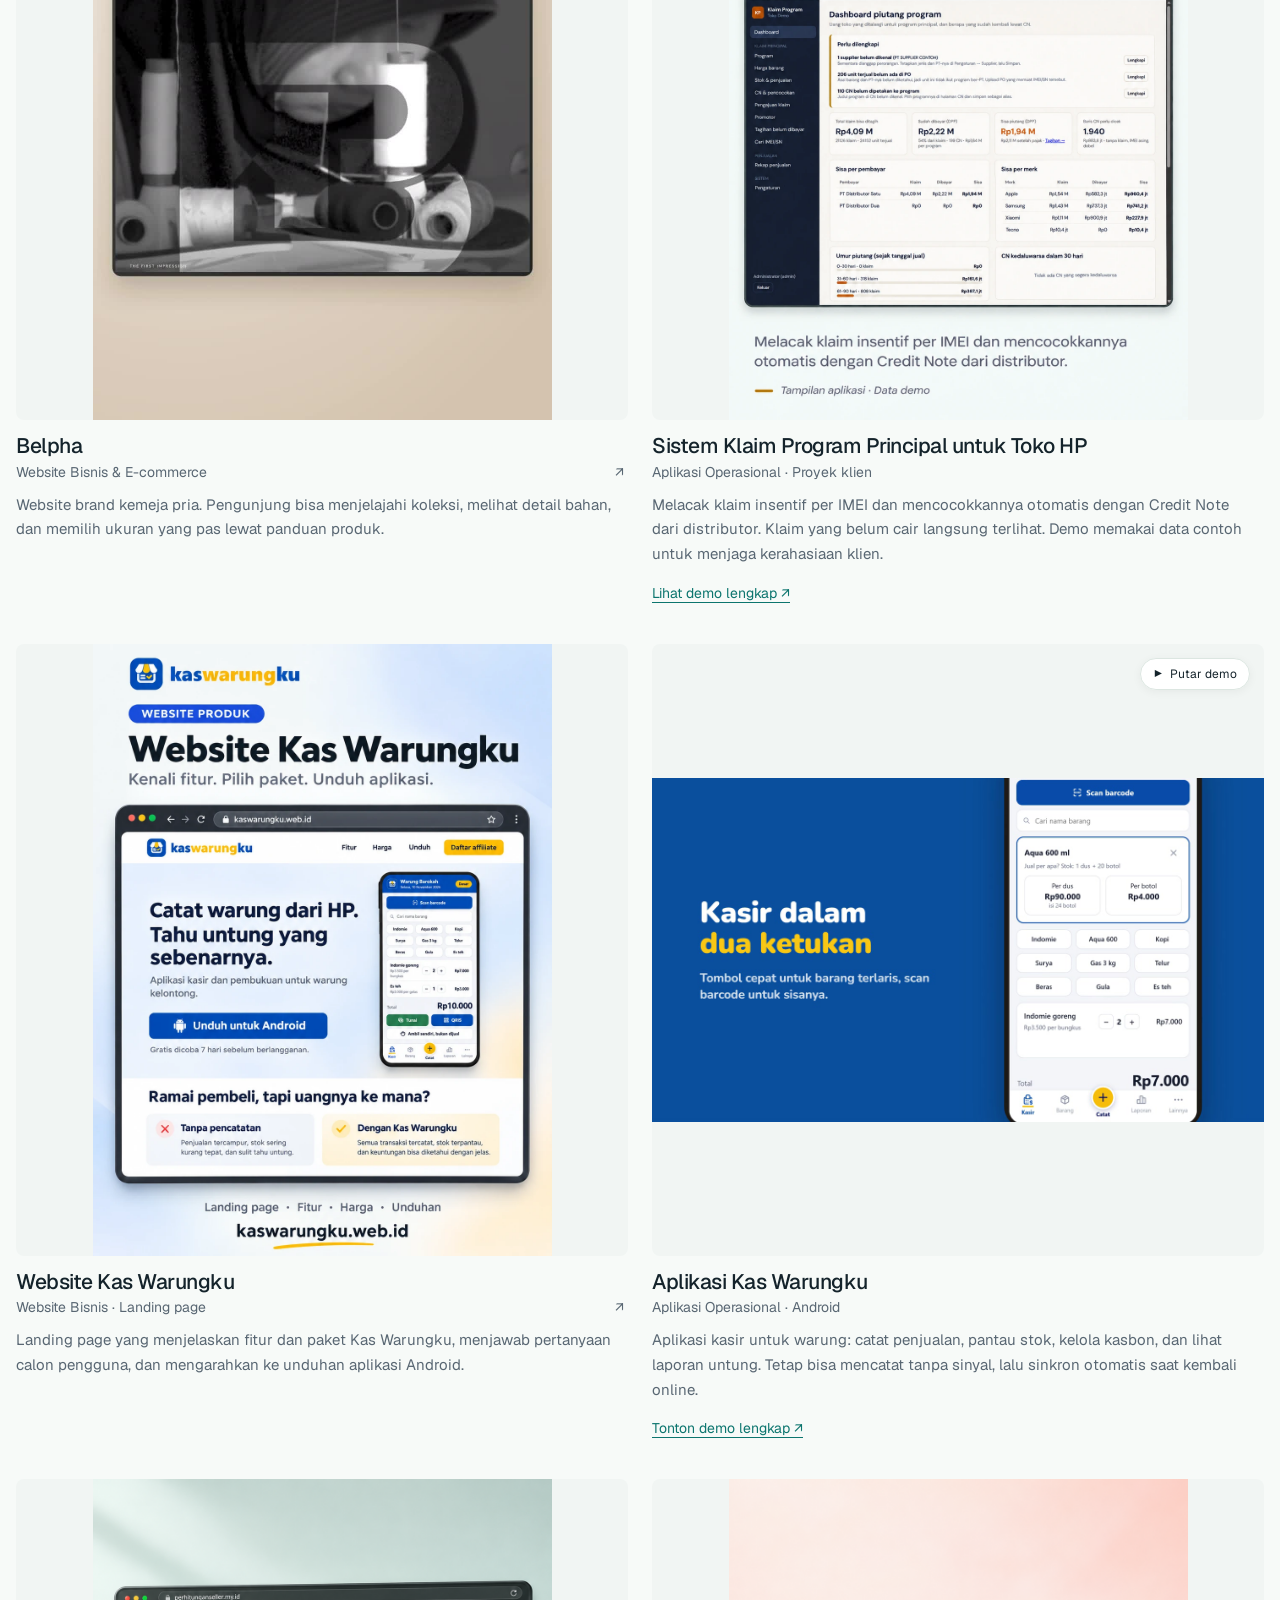
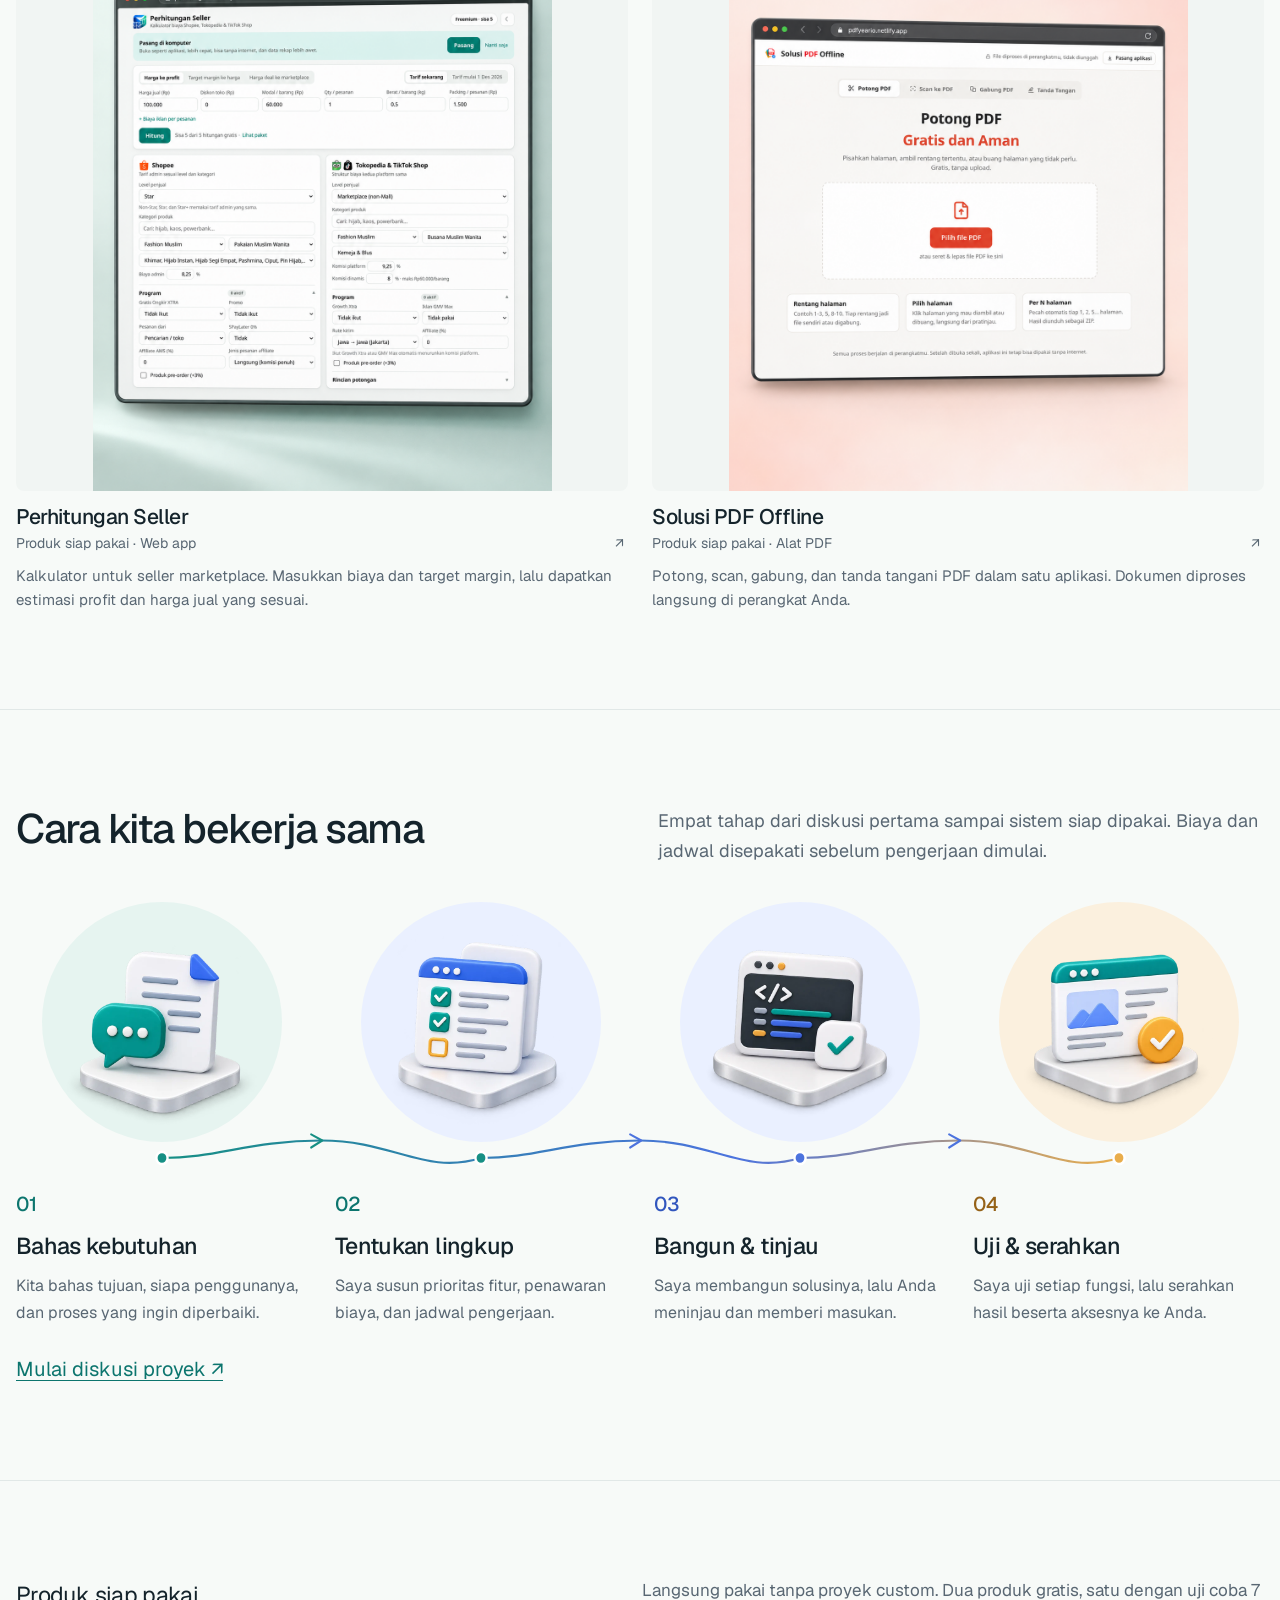
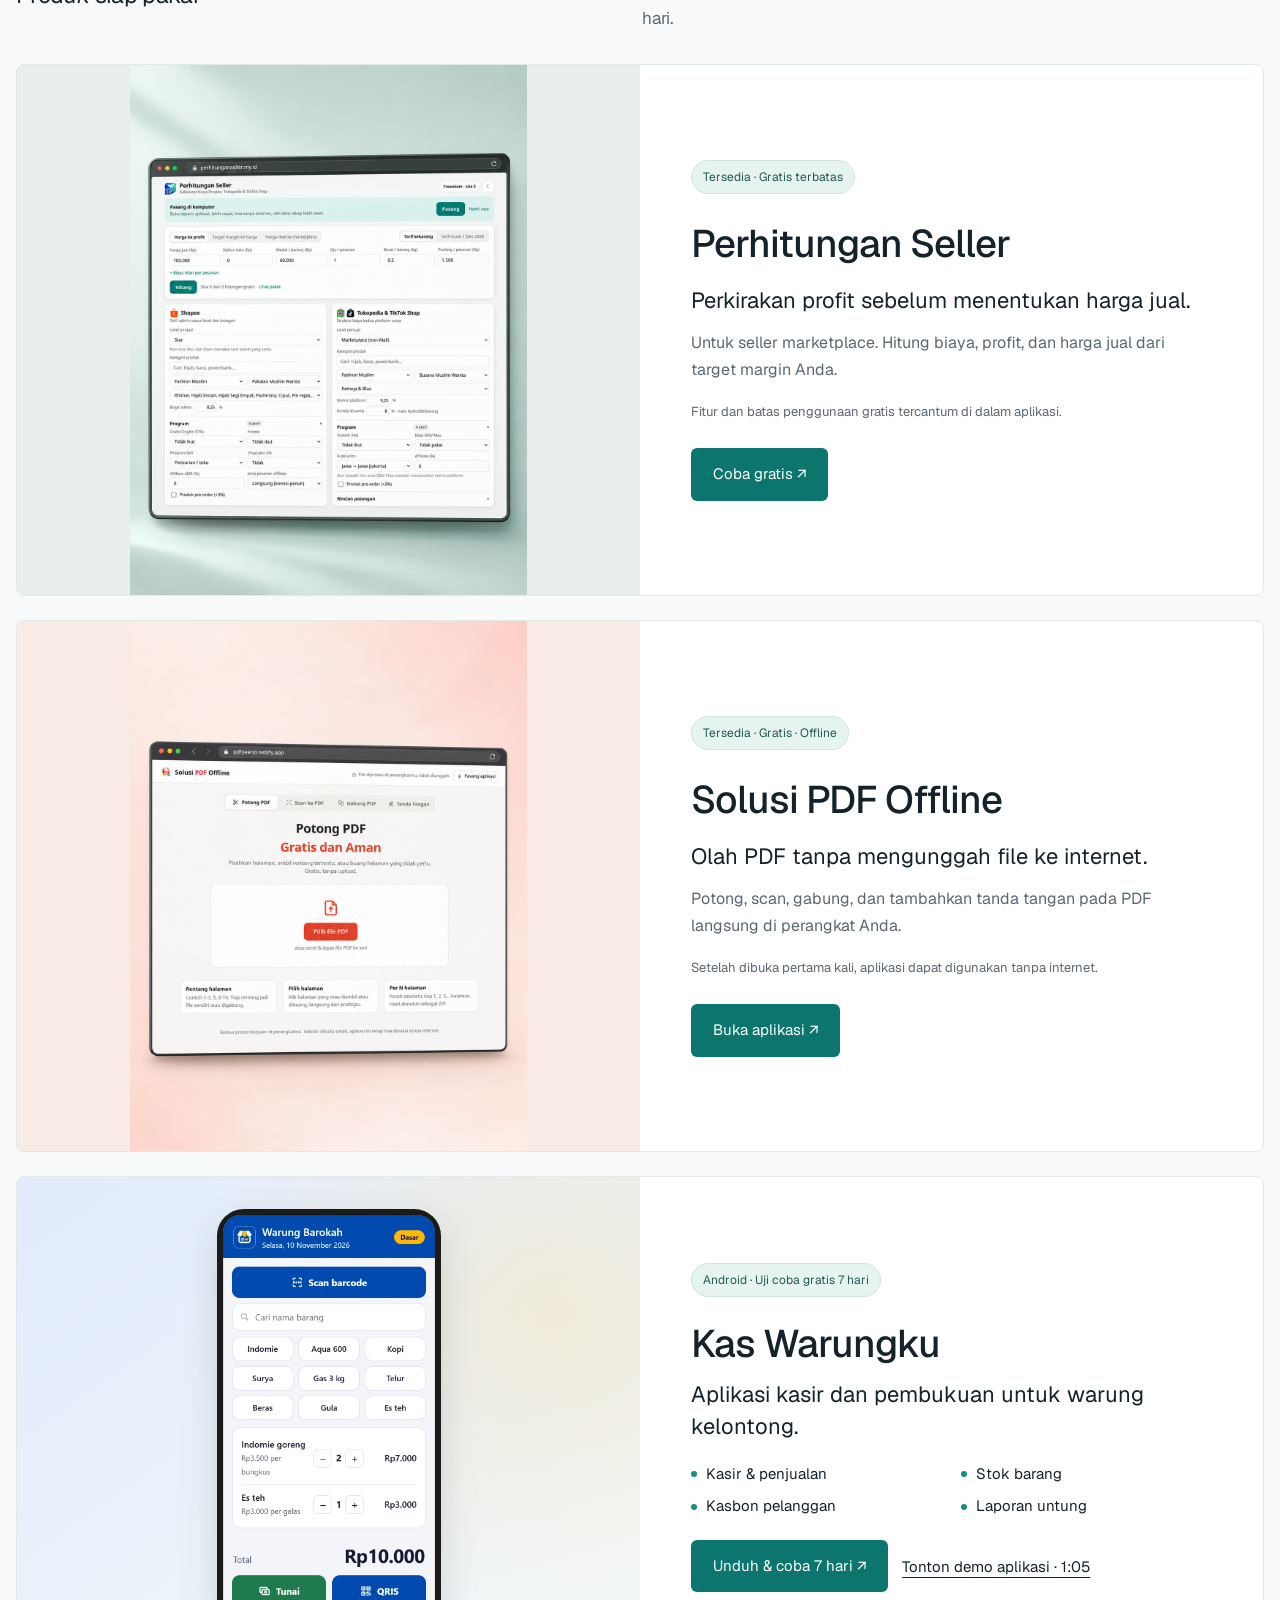
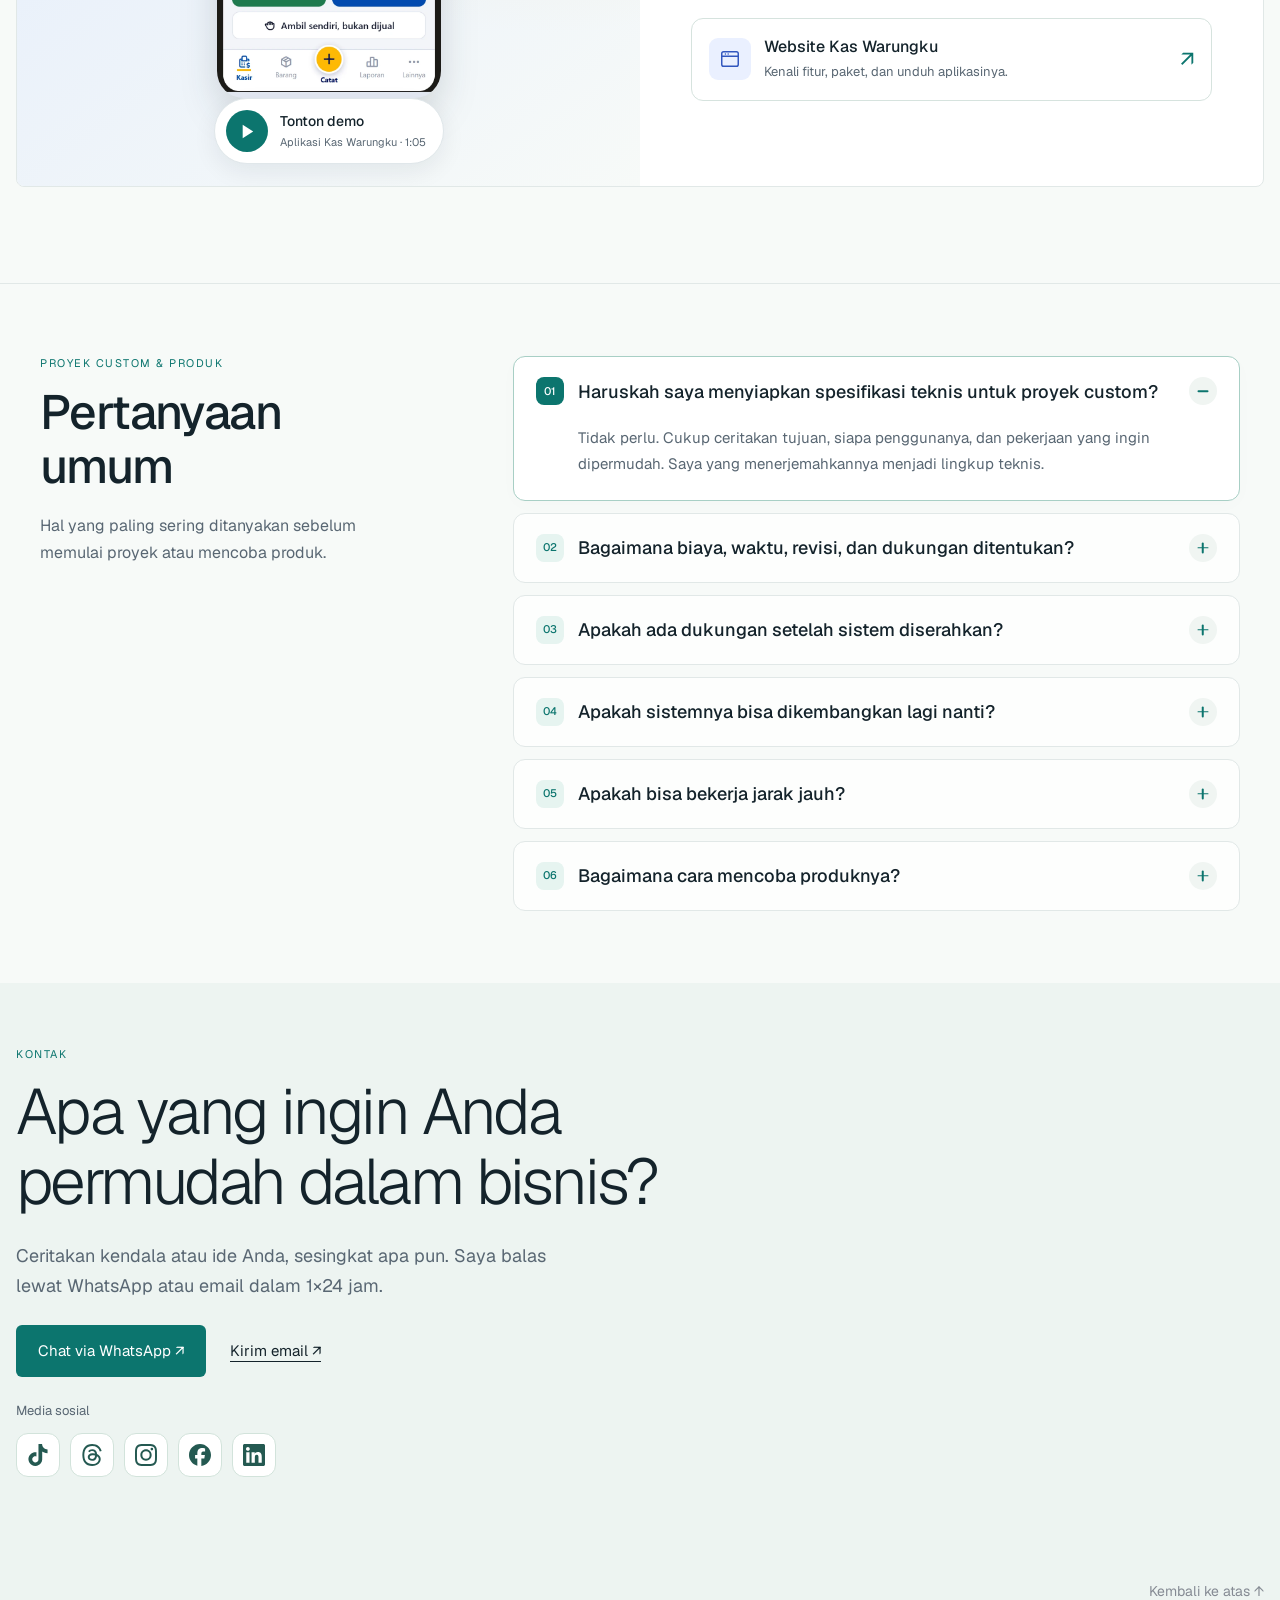
==== commit afbdee9e: "Kartu otomasi: dashboard konsep pipeline data (data contoh) Co-Authored-By: Claude Opus 5.5 <noreply" ====
--- a/index.html
+++ b/index.html
@@ -90,7 +90,9 @@
           </article>
           <article class="service-card service-integration">
             <header class="service-card-heading"><span class="service-number">003</span><h3>Integrasi &amp; Otomasi</h3></header>
-            <div class="service-preview integration-preview"><div class="mini-workflow hub"><span class="mini-workflow-label">CONTOH ALUR OTOMASI</span><div class="hub-row"><span class="hub-tag">Data dari</span><span class="hub-app"><img src="assets/icons/googlesheets.svg" alt="" width="22" height="22" loading="lazy"><em>Sheets</em></span><span class="hub-app"><img src="assets/icons/googleforms.svg" alt="" width="22" height="22" loading="lazy"><em>Forms</em></span><span class="hub-app"><img src="assets/icons/gmail.svg" alt="" width="22" height="22" loading="lazy"><em>Gmail</em></span></div><div class="hub-link" aria-hidden="true"><i></i><i></i><i></i></div><div class="hub-core"><svg viewBox="0 0 24 24" width="20" height="20" fill="none" stroke="currentColor" stroke-width="1.8" stroke-linecap="round" stroke-linejoin="round" aria-hidden="true"><path d="M13 2 4 14h7l-1 8 9-12h-7z"/></svg><span><b>Sistem otomasi</b><small>Cek, olah, dan kirim tanpa input ulang</small></span></div><div class="hub-link" aria-hidden="true"><i></i><i></i><i></i></div><div class="hub-row"><span class="hub-tag">Terkirim ke</span><span class="hub-app"><img src="assets/icons/threads.svg" alt="" width="22" height="22" loading="lazy"><em>Threads</em></span><span class="hub-app"><img src="assets/icons/facebook.svg" alt="" width="22" height="22" loading="lazy"><em>Facebook</em></span><span class="hub-app"><img src="assets/icons/whatsapp.svg" alt="" width="22" height="22" loading="lazy"><em>WhatsApp</em></span></div><p class="hub-note">Logo aplikasi hanya contoh; alur disesuaikan dengan aplikasi yang Anda pakai.</p><div class="mini-use-cases"><a href="studi-kasus.html#otomasi-konten">Otomasi publikasi konten</a><a href="studi-kasus.html#rekonsiliasi-klaim">Rekonsiliasi klaim &amp; Credit Note</a><a href="studi-kasus.html#laporan-operasional">Pelaporan operasional otomatis</a></div></div><a class="preview-flow-link" href="studi-kasus.html">Contoh studi kasus ↗</a></div>
+            <div class="service-preview integration-preview"><div class="auto-dash"><div class="app" role="img" aria-label="Contoh tampilan dashboard pipeline data penjualan, konsep penerapan dengan data contoh"><div class="app-bar"><i></i><i></i><i></i><span>Pipeline Data Penjualan</span><span class="live">Berjalan</span></div><div class="app-body">
+<div class="title"><b>Pembaruan terakhir 06.00</b><small>Konsep · data contoh</small></div><div class="stats"><div class="stat"><small>Sumber data</small><b>3</b></div><div class="stat"><small>Baris diproses</small><b>12.480</b></div><div class="stat"><small>Baris bermasalah</small><b>14</b></div></div><div class="flow"><div class="node"><span class="ic"><img src="assets/icons/mysql.svg" alt=""></span>Database toko</div><span class="arr">→</span><div class="node core"><span class="ic"><img src="assets/icons/python.svg" alt=""></span>Dibersihkan</div><span class="arr">→</span><div class="node"><span class="ic"><img src="assets/icons/googlesheets.svg" alt=""></span>Data siap</div><span class="arr">→</span><div class="node"><span class="ic"><svg width="14" height="14" viewBox="0 0 24 24" fill="none" stroke="#0C756E" stroke-width="2" stroke-linecap="round"><path d="M4 20V10M10 20V4M16 20v-7M22 20H2"/></svg></span>Dashboard</div></div>
+<div class="log-h"><span>Aktivitas terbaru</span><span>Hari ini</span></div><div class="row"><img src="assets/icons/mysql.svg" alt=""><span class="t">Tarik transaksi kemarin<small>MySQL · 06.00</small></span><span class="badge ok">Selesai</span></div><div class="row"><img src="assets/icons/python.svg" alt=""><span class="t">Hapus duplikat & format tanggal<small>Skrip Python · 06.02</small></span><span class="badge ok">Selesai</span></div><div class="row"><img src="assets/icons/googlesheets.svg" alt=""><span class="t">14 baris tanpa kode produk<small>Ditandai untuk dicek · 06.03</small></span><span class="badge wait">Perlu cek</span></div><div class="row"><svg width="14" height="14" viewBox="0 0 24 24" fill="none" stroke="#0C756E" stroke-width="2" stroke-linecap="round"><path d="M4 20V10M10 20V4M16 20v-7M22 20H2"/></svg><span class="t">Dashboard penjualan diperbarui<small>Grafik harian · 06.05</small></span><span class="badge ok">Selesai</span></div></div></div><p class="note">Konsep penerapan dengan data contoh: data dari beberapa sumber dibersihkan otomatis lalu siap dianalisis.</p></div><div class="mini-workflow"><div class="mini-use-cases"><a href="studi-kasus.html#otomasi-konten">Otomasi publikasi konten</a><a href="studi-kasus.html#rekonsiliasi-klaim">Rekonsiliasi klaim &amp; Credit Note</a><a href="studi-kasus.html#laporan-operasional">Pelaporan operasional otomatis</a></div></div><a class="preview-flow-link" href="studi-kasus.html">Contoh studi kasus ↗</a></div>
             <div class="service-content"><p class="service-intro">Data pindah otomatis antar aplikasi</p><p class="service-description">Data dari satu sistem langsung masuk ke sistem lain, sehingga tim berhenti input ulang dan copy-paste antar spreadsheet.</p></div>
             <button class="service-discuss" type="button" data-dialog="brief-dialog" data-topic="Integrasi &amp; Otomasi">Diskusikan otomasi ↗</button>
           </article>
--- a/mobile-update.css
+++ b/mobile-update.css
@@ -112,3 +112,48 @@
   .hub-core b{font-size:14px}
   .hub-core small{font-size:12px}
 }
+
+/* Dashboard konsep pipeline data (kartu Integrasi & Otomasi). */
+#services .auto-dash /* Jendela aplikasi */
+.app{background:#fff;border:1px solid #E3E8E5;border-radius:12px;box-shadow:0 10px 24px #14232B14;overflow:hidden;font-size:12px}
+#services .auto-dash .app-bar{display:flex;align-items:center;gap:6px;padding:8px 10px;border-bottom:1px solid #EEF1EF;background:#FBFCFB}
+#services .auto-dash .app-bar i{width:7px;height:7px;border-radius:50%;background:#D8DEDB}
+#services .auto-dash .app-bar span{margin-left:6px;font-size:11px;color:#596773}
+#services .auto-dash .app-bar .live{margin-left:auto;display:inline-flex;align-items:center;gap:5px;font-size:10.5px;font-weight:500;color:#0C756E;background:#E8F5F1;padding:3px 8px;border-radius:99px}
+#services .auto-dash .app-bar .live::before{content:"";width:6px;height:6px;border-radius:50%;background:#18A58E}
+#services .auto-dash .app-body{padding:12px}
+#services .auto-dash .title{display:flex;justify-content:space-between;align-items:baseline;margin-bottom:10px}
+#services .auto-dash .title b{font-size:14px;font-weight:600}
+#services .auto-dash .title small{font-size:10.5px;color:#7A8784}
+#services .auto-dash /* Ringkasan */
+.stats{display:grid;grid-template-columns:repeat(3,1fr);gap:6px;margin-bottom:12px}
+#services .auto-dash .stat{border:1px solid #EEF1EF;border-radius:8px;padding:7px 8px}
+#services .auto-dash .stat small{display:block;font-size:10px;color:#7A8784;line-height:1.3}
+#services .auto-dash .stat b{display:block;font-size:15px;font-weight:600;margin-top:2px}
+#services .auto-dash .stat b em{font-style:normal;font-size:10px;font-weight:500;color:#0C756E;margin-left:3px}
+#services .auto-dash /* Alur */
+.flow{display:flex;align-items:center;gap:4px;margin-bottom:12px;padding:8px;background:#F4F8F6;border-radius:8px}
+#services .auto-dash .node{flex:1;display:flex;flex-direction:column;align-items:center;gap:4px;text-align:center;font-size:10px;font-weight:500;line-height:1.25}
+#services .auto-dash .node .ic{width:26px;height:26px;border-radius:7px;background:#fff;border:1px solid #E3E8E5;display:flex;align-items:center;justify-content:center}
+#services .auto-dash .node .ic img{width:15px;height:15px}
+#services .auto-dash .node.core .ic{background:#0C756E;border-color:#0C756E;color:#fff}
+#services .auto-dash .arr{color:#0C756E;font-size:12px;margin-top:-14px}
+#services .auto-dash .multi{display:flex;gap:2px}
+#services .auto-dash .multi .ic{width:22px;height:22px;border-radius:6px}
+#services .auto-dash .multi .ic img{width:13px;height:13px}
+#services .auto-dash /* Log */
+.log-h{display:flex;justify-content:space-between;font-size:10.5px;color:#7A8784;margin-bottom:4px}
+#services .auto-dash .row{display:grid;grid-template-columns:auto 1fr auto;gap:8px;align-items:center;padding:7px 0;border-top:1px solid #F0F3F1}
+#services .auto-dash .row img{width:14px;height:14px}
+#services .auto-dash .row .t{font-size:11.5px;line-height:1.35}
+#services .auto-dash .row .t small{display:block;font-size:10px;color:#7A8784}
+#services .auto-dash .badge{font-size:10px;font-weight:500;padding:2px 7px;border-radius:99px;white-space:nowrap}
+#services .auto-dash .ok{background:#E8F5F1;color:#0C756E}
+#services .auto-dash .row>svg{width:14px;height:14px}
+#services .auto-dash .wait{background:#FFF4DE;color:#8A5A00}
+#services .auto-dash .note{margin:10px 2px 0;font-size:10.5px;color:#66716C;text-align:center;line-height:1.4}
+#services .auto-dash{width:100%;max-width:420px;text-align:left}
+#services .auto-dash .node.core .ic{background:#fff;border:2px solid #0C756E}
+#services .auto-dash .row>svg{width:14px;height:14px}
+#services .integration-preview .mini-use-cases{margin-top:0!important;padding-top:0!important;border-top:0!important}
+#services .integration-preview .mini-workflow{padding:10px!important}
